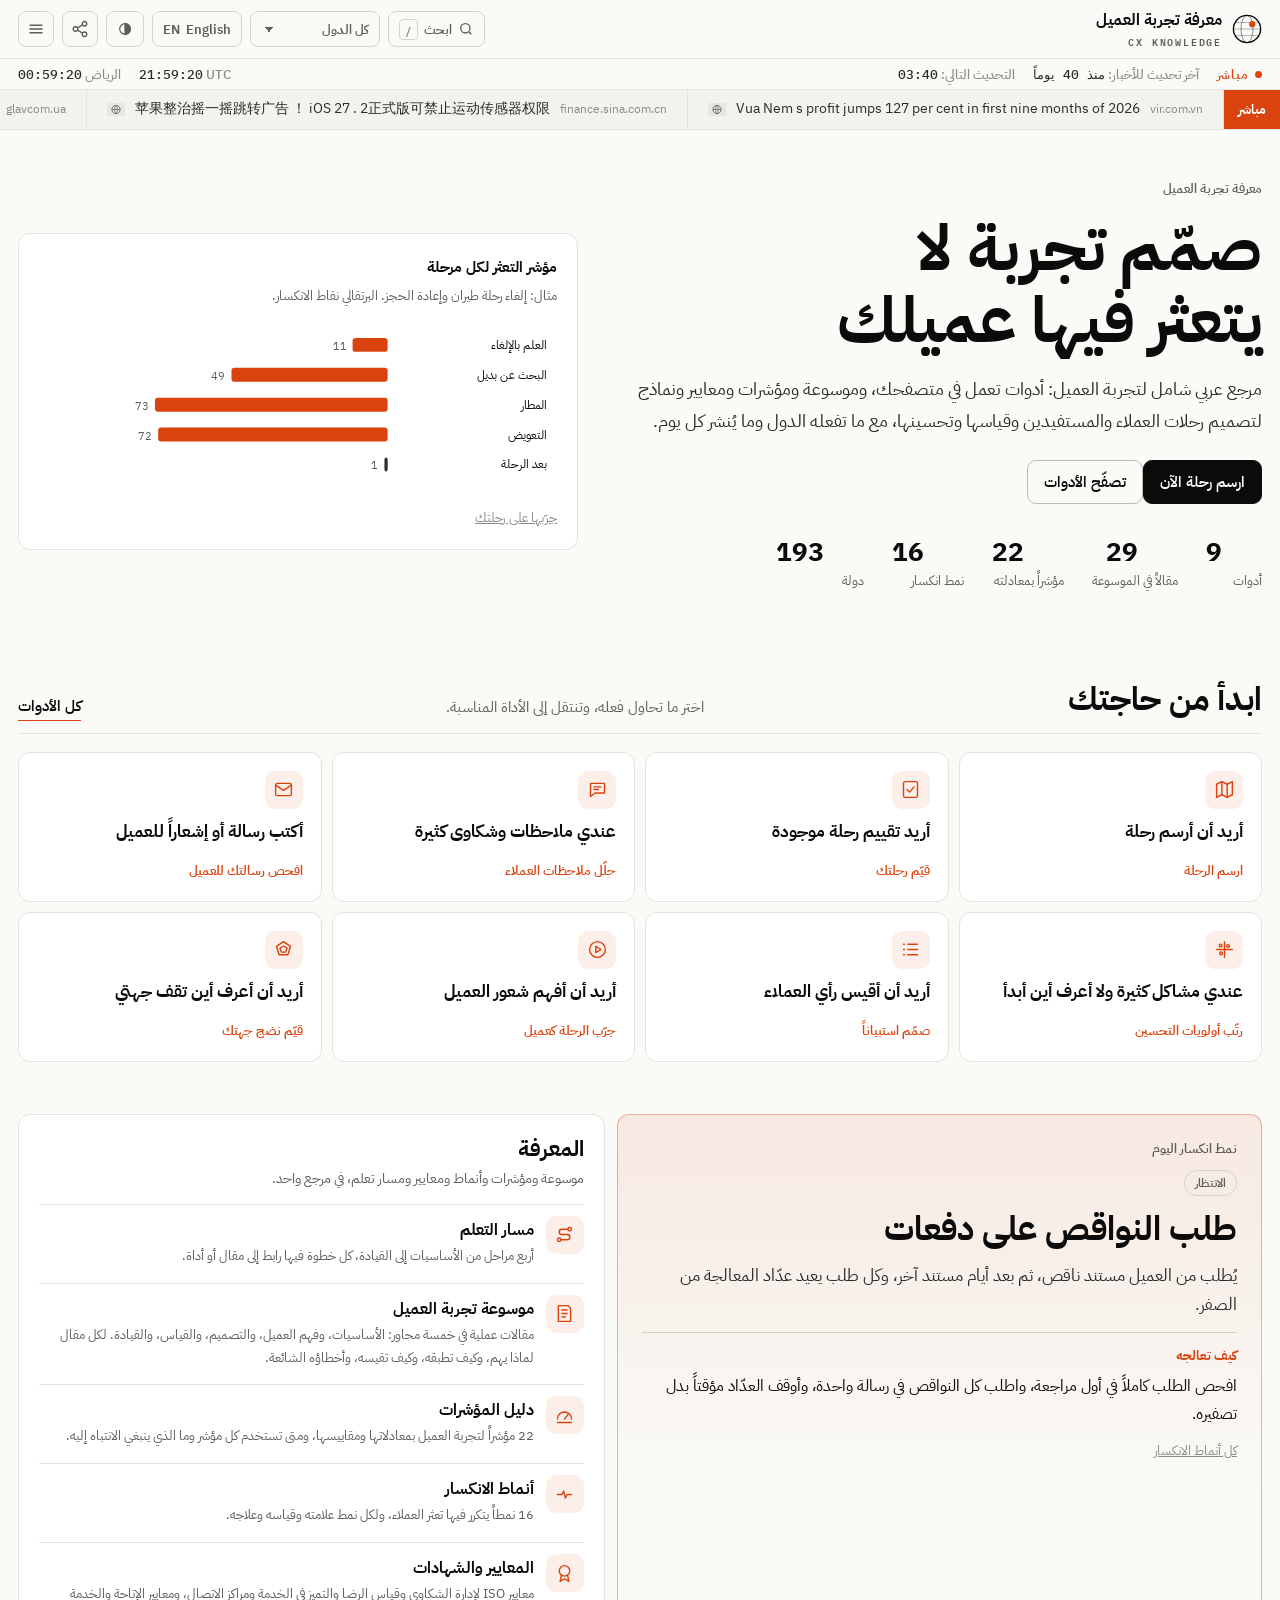
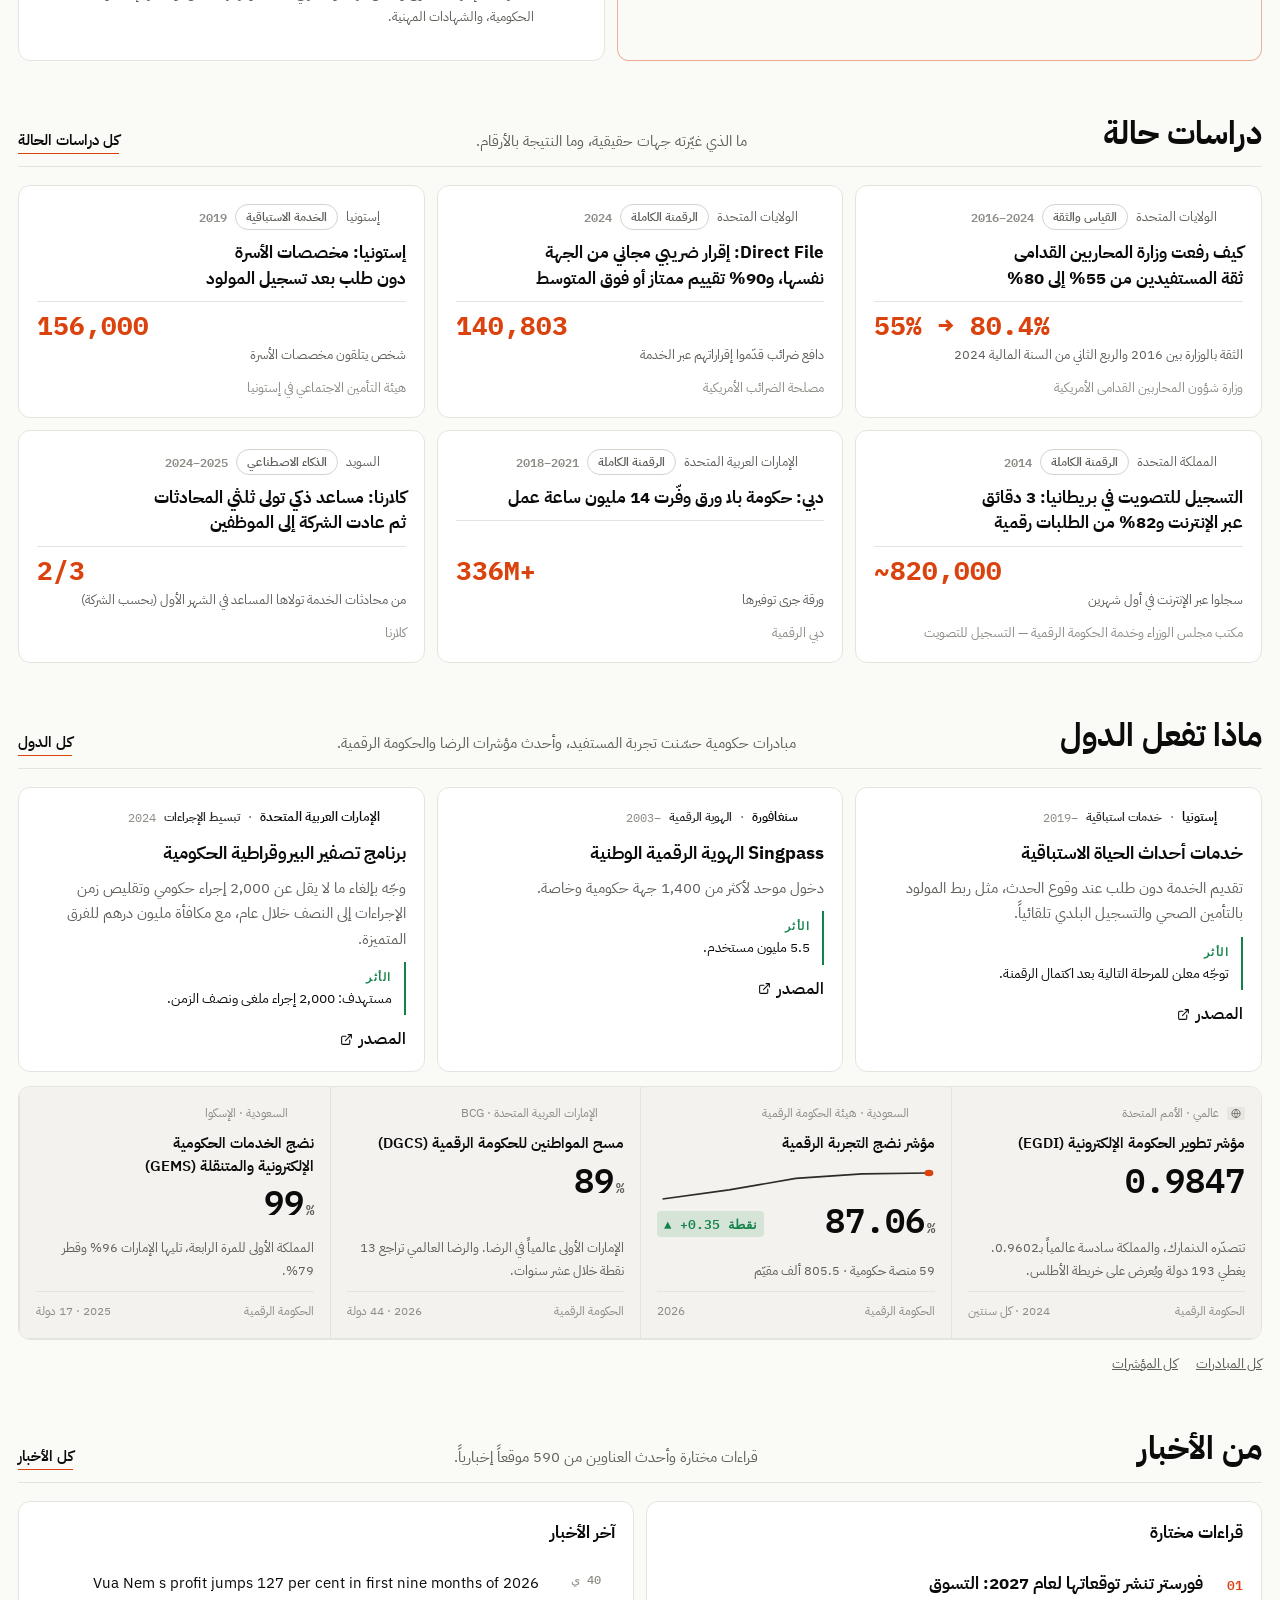
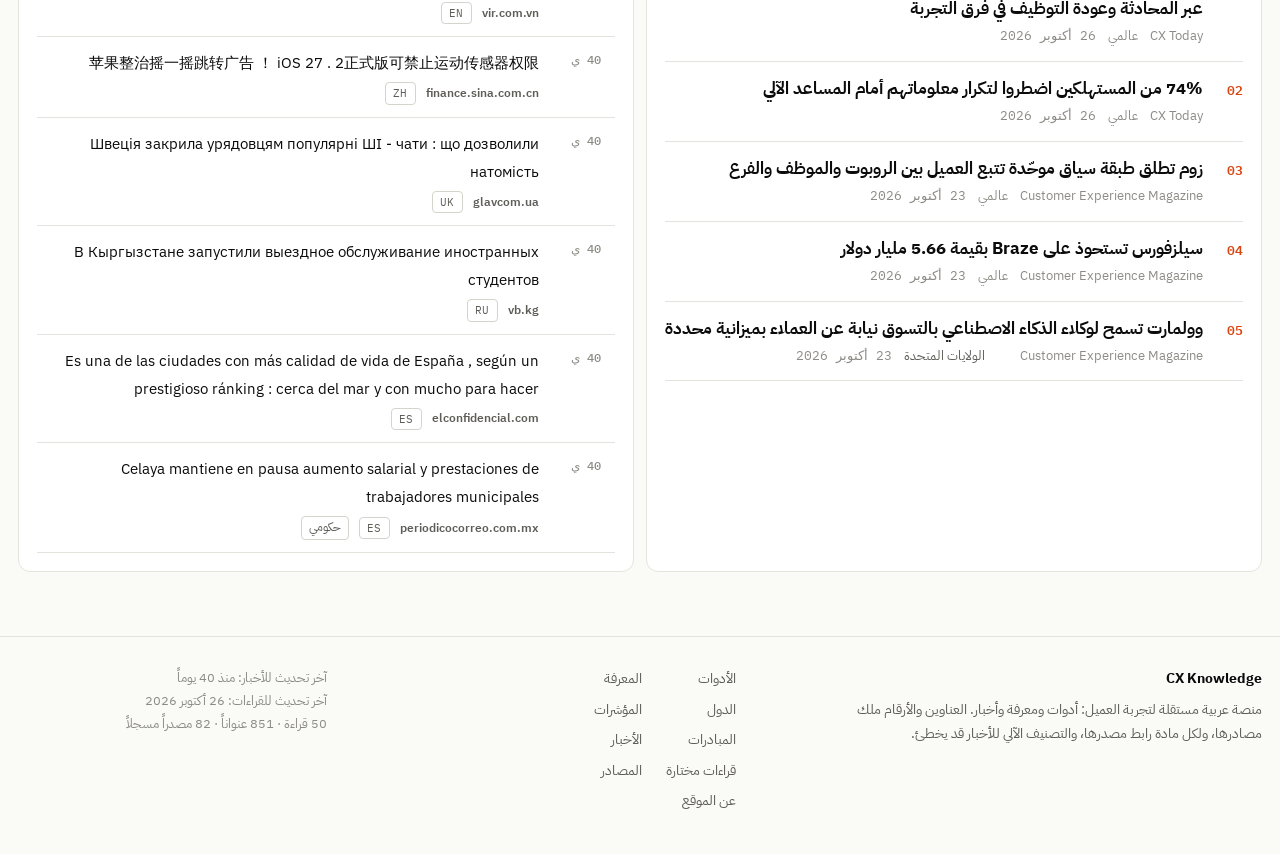
==== index.html @ 2ec8a0c2 "Cache-bust Co-Authored-By: Claude Opus 5.5 <noreply@anthropic.com> Claude-Session: https://claude.ai" ====
<!doctype html>
<html lang="ar" dir="rtl">
<head>
<meta charset="utf-8">
<meta name="viewport" content="width=device-width,initial-scale=1,viewport-fit=cover">
<title>CX Knowledge | معرفة تجربة العميل</title>
<meta name="description" content="منصة عربية لتجربة العميل: أدوات لرسم الرحلة وكشف نقاط الانكسار وتحليل ملاحظات العملاء وفحص الرسائل، ومعرفة عملية، وأخبار ومؤشرات من 193 دولة.">
<meta property="og:type" content="website">
<meta property="og:site_name" content="CX Knowledge">
<meta property="og:title" content="CX Knowledge | معرفة تجربة العميل">
<meta property="og:description" content="ارسم رحلة عميلك واكشف نقاط انكسارها، وحلّل ملاحظات العملاء، وافحص رسائلك، وتابع ما تفعله الدول في تجربة المستفيد.">
<meta property="og:image" content="assets/og.png">
<meta property="og:locale" content="ar_SA">
<meta name="twitter:card" content="summary_large_image">
<meta name="theme-color" content="#000000">
<link rel="icon" href="assets/favicon.svg" type="image/svg+xml">
<link rel="preconnect" href="https://fonts.googleapis.com">
<link rel="preconnect" href="https://fonts.gstatic.com" crossorigin>
<link rel="stylesheet" href="assets/fonts/fonts.css?v=202610271252">
<link rel="stylesheet" href="https://fonts.googleapis.com/css2?family=IBM+Plex+Sans+Arabic:wght@400;500;600;700&family=IBM+Plex+Sans:wght@400;500;600&family=IBM+Plex+Mono:wght@500;600&display=swap">
<link rel="stylesheet" href="assets/app.css?v=202610271252">
</head>
<body>
<a class="skip" href="#main">انتقل إلى المحتوى</a>
<header class="top">
  <div class="wrap bar">
    <a class="brand" href="#/" aria-label="CX Knowledge">
      <svg class="mark" viewBox="0 0 32 32" aria-hidden="true"><circle cx="16" cy="16" r="14.5" fill="none" stroke="currentColor" stroke-width="1.5"/><ellipse cx="16" cy="16" rx="6.4" ry="14.5" fill="none" stroke="currentColor" stroke-width="1" opacity=".5"/><path d="M1.5 16h29M4 9h24M4 23h24" stroke="currentColor" stroke-width=".9" opacity=".35"/><circle cx="21.6" cy="10.8" r="3.3" fill="var(--accent)"/></svg>
      <span class="bt"><b id="brandT">معرفة تجربة العميل</b><small id="brandS">CX KNOWLEDGE</small></span>
    </a>
    <nav class="nav" id="nav" aria-label="الأقسام"></nav>
    <div class="tools">
      <button class="ctl sbtn" id="searchBtn" type="button" aria-label="ابحث في الموقع"><svg viewBox="0 0 24 24" fill="none" stroke="currentColor" stroke-width="2" aria-hidden="true"><circle cx="11" cy="11" r="7"/><path d="m20 20-3.5-3.5"/></svg><span class="tx" id="searchTx">ابحث</span><kbd class="tx">/</kbd></button>
      <select id="lensSel" class="ctl" aria-label="تصفية بالدولة"></select>
      <button class="ctl" id="langBtn" type="button">EN</button>
      <button class="ctl" id="themeBtn" type="button" aria-label="المظهر"></button>
      <button class="iconbtn" id="shareBtn" type="button" aria-label="شارك الموقع"><svg viewBox="0 0 24 24" aria-hidden="true"><circle cx="18" cy="5" r="3" fill="none" stroke="currentColor" stroke-width="1.8"/><circle cx="6" cy="12" r="3" fill="none" stroke="currentColor" stroke-width="1.8"/><circle cx="18" cy="19" r="3" fill="none" stroke="currentColor" stroke-width="1.8"/><path d="m8.6 13.5 6.8 4M15.4 6.5l-6.8 4" stroke="currentColor" stroke-width="1.8"/></svg></button>
      <button class="iconbtn menu" id="menuBtn" type="button" aria-label="القائمة" aria-expanded="false"><svg viewBox="0 0 24 24" aria-hidden="true"><path d="M4 7h16M4 12h16M4 17h16" stroke="currentColor" stroke-width="1.8" stroke-linecap="round"/></svg></button>
    </div>
  </div>
</header>
<div class="status"><div class="wrap" id="status"></div></div>
<div class="ticker"><span class="tg">مباشر</span><div class="rail"><div class="track" id="tickTrack"></div></div></div>

<main id="main" tabindex="-1"></main>

<footer class="foot">
  <div class="wrap fgrid">
    <div>
      <b>CX Knowledge</b>
      <p id="footP"></p>
    </div>
    <div class="flinks" id="footLinks"></div>
    <div class="fmeta" id="fmeta"></div>
  </div>
</footer>
<nav class="bnav" id="bnav" aria-label="Quick"></nav>
<div class="toast" id="toast" role="status" aria-live="polite"></div>
<div class="tip" id="tip" role="tooltip" hidden></div>

<script>try{var t=localStorage.getItem('cxk-theme2');if(t==='light'||t==='dark')document.documentElement.setAttribute('data-theme',t);if(/^#\/?en(\/|$)/.test(location.hash)){document.documentElement.lang='en';document.documentElement.dir='ltr';}}catch(e){}</script>
<script src="data/countries.js?v=202610271252"></script>
<script src="data/profiles.js?v=202610271252"></script>
<script src="data/news.js?v=202610271252"></script>
<script src="data/indices.js?v=202610271252"></script>
<script src="data/library.js?v=202610271252"></script>
<script src="data/lab.js?v=202610271252"></script>
<script src="data/kit.js?v=202610271252"></script>
<script src="data/cases.js?v=202610271252"></script>
<script src="data/methods.js?v=202610271252"></script>
<script src="data/ref.js?v=202610271252"></script>
<script src="data/sources.js?v=202610271252"></script>
<script src="assets/vendor/d3-array.min.js?v=202610271252"></script>
<script src="assets/vendor/d3-geo.min.js?v=202610271252"></script>
<script src="assets/vendor/topojson-client.min.js?v=202610271252"></script>
<script src="assets/i18n.js?v=202610271252"></script>
<script src="assets/lab.js?v=202610271252"></script>
<script src="assets/tools.js?v=202610271252"></script>
<script src="assets/assess.js?v=202610271252"></script>
<script src="assets/ref.js?v=202610271252"></script>
<script src="assets/app.js?v=202610271252"></script>
</body>
</html>
---- assets/fonts/fonts.css ----
/* خط ثمانية — تُضاف ملفات الخط هنا بعد تنزيلها من الصفحة الرسمية.
   حتى ذلك الحين تُستخدم الخطوط البديلة المعرّفة في app.css. */
---- assets/app.css ----
/* CX Knowledge — مرصد أسود: الخريطة الحية والبث المباشر في الواجهة، وكل ما عداهما طبقات عليها.
   Single black theme by choice. One signal colour (orange) marks what is live or needs attention. */
:root{
  color-scheme:dark;
  --bg:#000; --bg-2:#060606; --surface:#0B0B0B; --surface-2:#131313; --surface-3:#1A1A1A;
  --line:#1C1C1C; --line-2:#2A2A2A; --line-3:#3A3A3A;
  --fg:#F2F1EC; --fg-2:#D6D5CF; --muted:#9F9E98; --faint:#64635E;
  --accent:#FF5A1F; --accent-ink:#000; --accent-soft:rgba(255,90,31,.13); --accent-line:rgba(255,90,31,.45);
  --up:#4CC38A; --down:#F0524A;
  --ramp-lo:#1B1B1B; --ramp-hi:#E9E7E0; --map-none:#0E0E0E; --map-stroke:#000;
  --gulf:#4CC38A; --arab:#6DB3F2; --europe:#B4B8FF; --asia:#F28DB2; --americas:#F2A66D; --africa:#E3C565; --oceania:#7FD9C0; --world:#9F9E98;
  --grid:rgba(242,241,236,.05); --hdr-bg:rgba(0,0,0,.86); --shadow:0 24px 60px rgba(0,0,0,.7);
  --f-display:"Thmanyah Serif Display","Thmanyah Sans","IBM Plex Sans Arabic",Tahoma,sans-serif;
  --f-body:"Thmanyah Sans","IBM Plex Sans Arabic","IBM Plex Sans","Segoe UI",Tahoma,sans-serif;
  --f-mono:"IBM Plex Mono",ui-monospace,Menlo,Consolas,monospace;
  --r:12px; --hdr:58px;
}
@media (prefers-color-scheme: light){:root:not([data-theme="dark"]){color-scheme:light;
  --bg:#FAFAF7; --bg-2:#F3F2EE; --surface:#FFFFFF; --surface-2:#F0EFEA; --surface-3:#E7E6E0;
  --line:#E4E3DD; --line-2:#D4D3CC; --line-3:#BEBDB6;
  --fg:#0B0B0B; --fg-2:#2B2B29; --muted:#5E5D58; --faint:#8C8B85;
  --accent:#DB430E; --accent-ink:#FFFFFF; --accent-soft:rgba(219,67,14,.09); --accent-line:rgba(219,67,14,.4);
  --up:#13834A; --down:#CC3329;
  --ramp-lo:#ECEBE6; --ramp-hi:#161616; --map-none:#F2F1EC; --map-stroke:#FAFAF7;
  --gulf:#13834A; --arab:#1D6FA8; --europe:#4C5BD3; --asia:#B0336A; --americas:#B4532A; --africa:#8A6A0E; --oceania:#1F7F66; --world:#5E5D58;
  --grid:rgba(11,11,11,.06); --hdr-bg:rgba(250,250,247,.88); --shadow:0 24px 60px rgba(20,20,20,.16);
}}
:root[data-theme="light"]{color-scheme:light;
  --bg:#FAFAF7; --bg-2:#F3F2EE; --surface:#FFFFFF; --surface-2:#F0EFEA; --surface-3:#E7E6E0;
  --line:#E4E3DD; --line-2:#D4D3CC; --line-3:#BEBDB6;
  --fg:#0B0B0B; --fg-2:#2B2B29; --muted:#5E5D58; --faint:#8C8B85;
  --accent:#DB430E; --accent-ink:#FFFFFF; --accent-soft:rgba(219,67,14,.09); --accent-line:rgba(219,67,14,.4);
  --up:#13834A; --down:#CC3329;
  --ramp-lo:#ECEBE6; --ramp-hi:#161616; --map-none:#F2F1EC; --map-stroke:#FAFAF7;
  --gulf:#13834A; --arab:#1D6FA8; --europe:#4C5BD3; --asia:#B0336A; --americas:#B4532A; --africa:#8A6A0E; --oceania:#1F7F66; --world:#5E5D58;
  --grid:rgba(11,11,11,.06); --hdr-bg:rgba(250,250,247,.88); --shadow:0 24px 60px rgba(20,20,20,.16);
}
:root[data-theme="dark"]{color-scheme:dark;
  --bg:#000; --bg-2:#060606; --surface:#0B0B0B; --surface-2:#131313; --surface-3:#1A1A1A;
  --line:#1C1C1C; --line-2:#2A2A2A; --line-3:#3A3A3A;
  --fg:#F2F1EC; --fg-2:#D6D5CF; --muted:#9F9E98; --faint:#64635E;
  --accent:#FF5A1F; --accent-ink:#000; --accent-soft:rgba(255,90,31,.13); --accent-line:rgba(255,90,31,.45);
  --up:#4CC38A; --down:#F0524A;
  --ramp-lo:#1B1B1B; --ramp-hi:#E9E7E0; --map-none:#0E0E0E; --map-stroke:#000;
  --gulf:#4CC38A; --arab:#6DB3F2; --europe:#B4B8FF; --asia:#F28DB2; --americas:#F2A66D; --africa:#E3C565; --oceania:#7FD9C0; --world:#9F9E98;
  --grid:rgba(242,241,236,.05); --hdr-bg:rgba(0,0,0,.86); --shadow:0 24px 60px rgba(0,0,0,.7);
}
:root[lang="en"]{--f-display:"IBM Plex Sans","Thmanyah Sans",system-ui,sans-serif;--f-body:"IBM Plex Sans","Thmanyah Sans",system-ui,sans-serif}
*{box-sizing:border-box}
html{scroll-padding-top:calc(var(--hdr) + 56px)}
body{margin:0;background:var(--bg);color:var(--fg);font:16px/1.75 var(--f-body);-webkit-font-smoothing:antialiased;padding-top:env(safe-area-inset-top,0px)}
body::before{content:"";position:fixed;inset:0 0 auto;height:env(safe-area-inset-top,0px);z-index:30;background:var(--bg)}
a{color:inherit}
img{max-width:100%}
h1,h2,h3,h4{font-family:var(--f-display);margin:0;line-height:1.3;text-wrap:balance;font-weight:700}
p{margin:0}
button{font:inherit;color:inherit}
:focus-visible{outline:2px solid var(--accent);outline-offset:2px;border-radius:4px}
[hidden]{display:none!important}
.num,.mono{font-family:var(--f-mono);font-variant-numeric:tabular-nums}
.wrap{max-width:1360px;margin-inline:auto;padding-left:max(18px,env(safe-area-inset-left,0px));padding-right:max(18px,env(safe-area-inset-right,0px))}
.skip{position:absolute;inset-inline-start:12px;top:-80px;background:var(--accent);color:var(--accent-ink);padding:8px 12px;border-radius:6px;z-index:50}
.skip:focus{top:8px}
.sr{position:absolute;width:1px;height:1px;overflow:hidden;clip:rect(0 0 0 0);white-space:nowrap}
.kicker{font:600 11.5px var(--f-mono);letter-spacing:.16em;color:var(--muted);text-transform:uppercase;display:inline-flex;align-items:center;gap:8px}
.kicker.live::before{content:"";width:7px;height:7px;border-radius:50%;background:var(--accent);animation:blink 1.6s infinite}
@keyframes blink{50%{opacity:.25}}

/* header */
.top{position:sticky;top:env(safe-area-inset-top,0px);z-index:20;background:var(--hdr-bg);backdrop-filter:blur(14px);-webkit-backdrop-filter:blur(14px);border-bottom:1px solid var(--line)}
.bar{display:flex;align-items:center;gap:16px;height:var(--hdr)}
.brand{display:flex;align-items:center;gap:10px;text-decoration:none;flex:none}
.mark{width:30px;height:30px}
.bt{display:grid;line-height:1.1}
.bt b{font:700 16px var(--f-body)}
.bt small{font:600 10px var(--f-mono);letter-spacing:.18em;color:var(--muted)}
.nav{display:flex;gap:0;margin-inline-start:10px}
.nav a{text-decoration:none;font-size:14.5px;color:var(--muted);padding:6px 11px;border-radius:6px;white-space:nowrap;display:inline-flex;align-items:center;gap:6px}
.nav a:hover{color:var(--fg)}
.nav a[aria-current="page"]{color:var(--fg);background:var(--surface-2)}
.nav a .ld{width:6px;height:6px;border-radius:50%;background:var(--accent);animation:blink 1.6s infinite}
.tools{margin-inline-start:auto;display:flex;align-items:center;gap:8px}
.clock{font:500 12.5px var(--f-mono);color:var(--muted);display:inline-flex;gap:8px;align-items:center;white-space:nowrap;direction:ltr}
.clock b{color:var(--fg);font-weight:500}
.iconbtn{width:36px;height:36px;display:inline-grid;place-items:center;border-radius:8px;border:1px solid var(--line-2);background:transparent;cursor:pointer;color:var(--muted)}
.iconbtn:hover{color:var(--fg);border-color:var(--line-3)}
.iconbtn svg{width:18px;height:18px}
.menu{display:none}
@media (max-width:1320px){
  .nav{position:fixed;inset:calc(var(--hdr) + env(safe-area-inset-top,0px)) 0 auto;flex-direction:column;margin:0;background:var(--bg);border-bottom:1px solid var(--line);padding:6px max(16px,env(safe-area-inset-left,0px)) 14px;transform:translateY(-8px);opacity:0;pointer-events:none;transition:.18s}
  .nav.open{transform:none;opacity:1;pointer-events:auto}
  .nav a{font-size:17px;padding:13px 6px;border-bottom:1px solid var(--line);border-radius:0}
  .nav a[aria-current="page"]{background:none;color:var(--accent)}
  .menu{display:inline-grid}
}
@media (max-width:1440px){.tools #themeBtn .tx{display:none}.tools select.ctl{max-width:130px}}

/* wire ticker */
.ticker{border-bottom:1px solid var(--line);background:var(--bg-2);overflow:hidden;display:flex;height:40px}
.ticker .tg{flex:none;background:var(--accent);color:var(--accent-ink);font:700 13px var(--f-body);padding:0 14px;display:flex;align-items:center;gap:8px}
.ticker .rail{overflow:hidden;flex:1;min-width:0;display:flex}
.ticker .track{display:flex;width:max-content;animation:tick 150s linear infinite}
.ticker:hover .track{animation-play-state:paused}
.ticker a{white-space:nowrap;padding:0 20px;font-size:14px;text-decoration:none;border-inline-end:1px solid var(--line);display:inline-flex;align-items:center;gap:10px;color:var(--fg-2)}
.ticker a:hover{color:var(--fg)}
.ticker a .s{color:var(--faint);font-size:12px}
@keyframes tick{from{transform:translateX(0)}to{transform:translateX(50%)}}
@keyframes tickl{from{transform:translateX(0)}to{transform:translateX(-50%)}}
[dir="ltr"] .ticker .track{animation-name:tickl}

/* observatory head */
.obs-head{display:grid;grid-template-columns:minmax(0,1fr) auto;gap:20px 40px;align-items:end;padding-block:30px 22px;border-bottom:1px solid var(--line)}
.obs-head h1{font-size:clamp(34px,5vw,64px);line-height:1.08;margin-top:8px}
.obs-head p{color:var(--muted);margin-top:10px;max-width:60ch}
.counters{display:flex;flex-wrap:wrap;border:1px solid var(--line);border-radius:var(--r)}
.counters div{padding:12px 18px;display:grid;gap:2px;border-inline-start:1px solid var(--line);min-width:118px}
.counters div:first-child{border-inline-start:0}
.counters b{font:600 28px/1.1 var(--f-mono)}
.counters span{font-size:12.5px;color:var(--muted)}
@media (max-width:980px){.obs-head{grid-template-columns:minmax(0,1fr)}.counters div{flex:1 1 45%;border-inline-start:0;border-top:1px solid var(--line)}.counters div:nth-child(-n+2){border-top:0}.counters div:nth-child(even){border-inline-start:1px solid var(--line)}}

/* dashboard grid */
.dash{display:grid;grid-template-columns:minmax(0,1.75fr) minmax(320px,1fr);gap:0;border:1px solid var(--line);border-radius:var(--r);margin-top:22px;overflow:hidden;background:var(--bg-2)}
@media (max-width:1000px){.dash{grid-template-columns:minmax(0,1fr)}}
.pane{min-width:0;display:flex;flex-direction:column}
.pane+.pane{border-inline-start:1px solid var(--line)}
@media (max-width:1000px){.pane+.pane{border-inline-start:0;border-top:1px solid var(--line)}}
.phd{display:flex;align-items:center;gap:10px;flex-wrap:wrap;padding:12px 16px;border-bottom:1px solid var(--line)}
.phd h2{font:700 16px var(--f-body)}
.phd .grow{flex:1}
.seg{display:inline-flex;border:1px solid var(--line-2);border-radius:8px;overflow:hidden}
.seg button{background:transparent;border:0;padding:5px 11px;font-size:13px;color:var(--muted);cursor:pointer}
.seg button[aria-pressed="true"]{background:var(--fg);color:var(--bg)}
.mapbox{position:relative;min-width:0;padding:8px 10px 6px}
.mapbox svg{display:block;width:100%;height:auto}
.mapbox path.c{stroke:var(--map-stroke);stroke-width:.45;cursor:pointer;transition:fill .2s}
.mapbox path.c:hover,.mapbox path.c.hl{stroke:var(--accent);stroke-width:1.3}
.mapbox path.sph{fill:var(--bg);stroke:var(--line-2);stroke-width:1}
.mapbox path.grat{fill:none;stroke:var(--grid);stroke-width:.6}
.mapbox circle.pin{fill:var(--accent);pointer-events:none}
.mapbox circle.halo{fill:none;stroke:var(--accent);stroke-width:1.2;pointer-events:none;transform-box:fill-box;transform-origin:center;animation:halo 2.4s ease-out infinite}
.mapbox circle.dpin{fill:var(--fg);stroke:var(--bg);stroke-width:1.2;pointer-events:none}
@keyframes halo{0%{transform:scale(1);opacity:.9}100%{transform:scale(3.2);opacity:0}}
.legend{display:flex;flex-wrap:wrap;align-items:center;gap:8px 16px;font-size:12px;color:var(--muted);padding:6px 6px 10px}
.legend .sw{display:inline-flex;align-items:center;gap:5px;white-space:nowrap}
.legend .sw i{width:12px;height:12px;border-radius:2px;display:inline-block;box-shadow:0 0 0 1px var(--line-2)}
.legend .pk{display:inline-flex;align-items:center;gap:6px}
.legend .pk i{width:9px;height:9px;border-radius:50%;background:var(--accent)}
.legend .pk i.w{background:var(--fg)}
.tip{position:fixed;z-index:40;pointer-events:none;background:var(--surface-2);border:1px solid var(--line-3);border-radius:10px;padding:10px 12px;font-size:13.5px;max-width:270px;box-shadow:var(--shadow)}
.tip b{display:block;font:700 15px var(--f-body)}
.tip .r{color:var(--muted);display:block}
.tip .hot{color:var(--accent);display:block;margin-top:2px}

/* wire */
.wire{overflow-y:auto;max-height:640px;scrollbar-width:thin;scrollbar-color:var(--line-3) transparent}
@media (max-width:1000px){.wire{max-height:none}}
.wtabs{display:flex;gap:4px;overflow-x:auto;scrollbar-width:none;padding:10px 12px;border-bottom:1px solid var(--line)}
.wtabs button{flex:none;font-size:13px;padding:5px 10px;border-radius:99px;border:1px solid var(--line-2);background:transparent;color:var(--muted);cursor:pointer;white-space:nowrap}
.wtabs button[aria-pressed="true"]{background:var(--fg);color:var(--bg);border-color:var(--fg)}
.wi{display:grid;grid-template-columns:52px minmax(0,1fr);gap:10px;padding:12px 14px;border-bottom:1px solid var(--line);text-decoration:none;position:relative}
.wi:hover{background:var(--surface)}
.wi .tm{font:500 12px var(--f-mono);color:var(--faint);padding-top:3px;white-space:nowrap}
.wi.new .tm{color:var(--accent)}
.wi .tt{font-size:15px;line-height:1.55;color:var(--fg)}
.wi .tt[dir="ltr"]{font-family:"IBM Plex Sans","Helvetica Neue",Arial,sans-serif;text-align:left;font-size:14.5px}
.wi .mt{display:flex;flex-wrap:wrap;align-items:center;gap:6px 10px;margin-top:5px;font-size:12px;color:var(--faint)}
.wi .src{color:var(--muted);font-weight:600}
.tag{font-size:11.5px;padding:1px 7px;border-radius:4px;border:1px solid var(--line-2);color:var(--muted);white-space:nowrap}
.tag.ed{border-color:var(--accent-line);color:var(--accent)}
.tag.en{font-family:var(--f-mono);font-size:10.5px;letter-spacing:.06em}
.ctry{display:inline-flex;align-items:center;gap:5px;text-decoration:none;color:var(--muted)}
.ctry:hover{color:var(--fg)}
.wmore{padding:12px;text-align:center;border-bottom:1px solid var(--line)}
.wnote{padding:10px 14px;font-size:12px;color:var(--faint)}

/* sections */
section.blk{padding-block:52px 0}
.sh{display:flex;flex-wrap:wrap;align-items:end;justify-content:space-between;gap:10px 24px;margin-bottom:18px;padding-bottom:12px;border-bottom:1px solid var(--line)}
.sh h2{font-size:clamp(23px,2.8vw,32px)}
.sh p{color:var(--muted);max-width:64ch;font-size:14.5px}
.sh .more{font-weight:600;color:var(--fg);text-decoration:none;font-size:14.5px;white-space:nowrap;border-bottom:1px solid var(--accent)}
.pagehead{padding-block:36px 6px;display:grid;gap:10px}
.pagehead h1{font-size:clamp(32px,4.6vw,56px)}
.pagehead p{color:var(--muted);font-size:17px;max-width:70ch}
.btn{font:600 15px var(--f-body);display:inline-flex;align-items:center;justify-content:center;gap:8px;padding:10px 16px;border-radius:9px;border:1px solid var(--line-3);background:transparent;color:var(--fg);cursor:pointer;text-decoration:none;white-space:nowrap}
.btn:hover{border-color:var(--fg)}
.btn.pri{background:var(--fg);border-color:var(--fg);color:var(--bg)}
.btn.pri:hover{opacity:.88}
.btn.sm{font-size:13.5px;padding:7px 11px;border-radius:8px}
.btn svg{width:16px;height:16px}
.chips{display:flex;flex-wrap:wrap;gap:6px}
.chip{font:500 14px var(--f-body);padding:5px 12px;border-radius:99px;border:1px solid var(--line-2);background:transparent;color:var(--muted);cursor:pointer;display:inline-flex;align-items:center;gap:7px;white-space:nowrap}
.chip:hover{color:var(--fg)}
.chip[aria-pressed="true"]{background:var(--fg);color:var(--bg);border-color:var(--fg)}
.chip .n{font:500 12px var(--f-mono);opacity:.7}
.dot{width:8px;height:8px;border-radius:50%;flex:none;background:var(--c,var(--muted));display:inline-block}
.filters{display:flex;flex-wrap:wrap;gap:10px 16px;align-items:center;margin-bottom:16px;padding:12px;background:var(--surface);border:1px solid var(--line);border-radius:var(--r)}
.field{position:relative;flex:1 1 220px;max-width:340px;margin-inline-start:auto}
.field input{width:100%;font:15px var(--f-body);padding:9px 12px;padding-inline-start:36px;border-radius:8px;border:1px solid var(--line-2);background:var(--bg);color:var(--fg)}
.field input::placeholder{color:var(--faint)}
.field svg{position:absolute;inset-inline-start:12px;top:50%;transform:translateY(-50%);width:16px;height:16px;color:var(--faint);pointer-events:none}
select.sel{font:15px var(--f-body);padding:8px 12px;border-radius:8px;border:1px solid var(--line-2);background:var(--bg);color:var(--fg);max-width:220px}
@media (max-width:640px){.field{max-width:none;margin-inline-start:0;flex-basis:100%}}
.flag{width:24px;height:17px;border-radius:2px;object-fit:cover;flex:none;background:var(--surface-3)}
.flag.lg{width:72px;height:50px;border-radius:4px}
.flag.sm{width:18px;height:13px}
.empty{grid-column:1/-1;text-align:center;padding:36px 16px;border:1px dashed var(--line-2);border-radius:var(--r);color:var(--muted)}
.srcl{font-size:12.5px;color:var(--faint)}
.srcl a{color:var(--muted)}
.chg{font:600 12.5px var(--f-mono);padding:2px 7px;border-radius:4px;direction:ltr;white-space:nowrap;display:inline-block}
.chg.up{color:var(--up);background:color-mix(in srgb,var(--up) 13%,transparent)}
.chg.down{color:var(--down);background:color-mix(in srgb,var(--down) 13%,transparent)}

/* overview list (world-observer style) */
.ovw{display:grid;grid-template-columns:repeat(2,minmax(0,1fr));gap:0 32px}
@media (max-width:860px){.ovw{grid-template-columns:minmax(0,1fr)}}
.ov{display:grid;grid-template-columns:28px minmax(0,1fr);gap:12px;padding:14px 0;border-bottom:1px solid var(--line);text-decoration:none}
.ov .i{font:600 13px var(--f-mono);color:var(--accent);padding-top:3px}
.ov h3{font:600 17px/1.55 var(--f-body)}
.ov:hover h3{text-decoration:underline;text-decoration-color:var(--accent);text-underline-offset:4px}
.ov .mt{display:flex;flex-wrap:wrap;gap:6px 12px;margin-top:4px;font-size:12.5px;color:var(--faint);align-items:center}

/* analysis cards */
.feed{display:grid;grid-template-columns:repeat(3,minmax(0,1fr));gap:12px}
@media (max-width:1100px){.feed{grid-template-columns:repeat(2,minmax(0,1fr))}}
@media (max-width:700px){.feed{grid-template-columns:minmax(0,1fr)}}
.card{background:var(--surface);border:1px solid var(--line);border-radius:var(--r);padding:18px;display:grid;gap:11px;align-content:start;min-width:0;scroll-margin-top:calc(var(--hdr) + 60px)}
.card:hover{border-color:var(--line-2)}
.card.hit{border-color:var(--accent);box-shadow:0 0 0 3px var(--accent-soft)}
.meta{display:flex;flex-wrap:wrap;align-items:center;gap:8px;font-size:12.5px;color:var(--muted)}
.type{font-weight:700;font-size:11.5px;padding:2px 8px;border-radius:4px;background:var(--surface-3);color:var(--fg-2)}
.type.study{background:var(--accent-soft);color:var(--accent)}
.meta time{margin-inline-start:auto;font:12px var(--f-mono);color:var(--faint)}
.card h3{font:700 18px/1.5 var(--f-display)}
.card .sum{color:var(--muted);font-size:14.5px}
.stat{display:flex;align-items:baseline;gap:10px;flex-wrap:wrap;border-inline-start:2px solid var(--accent);padding-inline-start:12px}
.stat b{font:600 24px var(--f-mono);line-height:1.2;unicode-bidi:isolate}
.stat b[dir="rtl"]{font-family:var(--f-body);font-weight:700}
.stat span{font-size:12.5px;color:var(--muted)}
.cfoot{display:flex;flex-wrap:wrap;align-items:center;gap:8px;border-top:1px solid var(--line);padding-top:11px;font-size:13px}
.cfoot .s{display:flex;align-items:center;gap:8px;flex-wrap:wrap;min-width:0}
.open{font-weight:600;color:var(--fg);text-decoration:none;display:inline-flex;align-items:center;gap:6px}
.open:hover{color:var(--accent)}
.open svg{width:13px;height:13px}
.tr{font-size:11px;border:1px solid var(--line-2);color:var(--muted);padding:1px 6px;border-radius:4px}
.acts{margin-inline-start:auto;display:flex;gap:4px}
.ic{width:32px;height:32px;display:inline-grid;place-items:center;border-radius:8px;border:1px solid var(--line-2);background:transparent;color:var(--muted);cursor:pointer;text-decoration:none}
.ic:hover{color:var(--fg);border-color:var(--line-3)}
.ic svg{width:15px;height:15px}

/* indices */
.board{display:grid;grid-template-columns:repeat(4,minmax(0,1fr));gap:0;border:1px solid var(--line);border-radius:var(--r);overflow:hidden}
@media (max-width:1150px){.board{grid-template-columns:repeat(3,minmax(0,1fr))}}
@media (max-width:860px){.board{grid-template-columns:repeat(2,minmax(0,1fr))}}
@media (max-width:540px){.board{grid-template-columns:minmax(0,1fr)}}
.ix{padding:16px;display:grid;gap:8px;grid-template-rows:auto auto 1fr auto;min-width:0;text-decoration:none;border-inline-end:1px solid var(--line);border-bottom:1px solid var(--line);background:var(--bg-2)}
.ix:hover{background:var(--surface)}
.ix .scope{display:flex;align-items:center;gap:8px;font-size:12px;color:var(--faint)}
.ix h3{font:600 15px/1.5 var(--f-body)}
.ix .row{display:flex;align-items:end;justify-content:space-between;gap:8px;flex-wrap:wrap}
.ix .val{font:600 34px/1 var(--f-mono);direction:ltr}
.ix .val small{font-size:14px;color:var(--muted);margin-inline-start:2px}
.ix .note{font-size:13px;color:var(--muted)}
.ix .ft{display:flex;justify-content:space-between;gap:8px;font-size:12px;color:var(--faint);border-top:1px solid var(--line);padding-top:9px}
.ix svg{width:100%;height:40px;display:block}

/* initiatives */
.inits{display:grid;grid-template-columns:repeat(3,minmax(0,1fr));gap:12px}
@media (max-width:1050px){.inits{grid-template-columns:repeat(2,minmax(0,1fr))}}
@media (max-width:680px){.inits{grid-template-columns:minmax(0,1fr)}}
.ini{background:var(--surface);border:1px solid var(--line);border-radius:var(--r);padding:18px;display:grid;gap:10px;align-content:start;min-width:0}
.ini .who{display:flex;align-items:center;gap:8px;font-size:13px;color:var(--muted)}
.ini .who a{text-decoration:none;color:var(--fg);font-weight:600}
.ini .who .y{margin-inline-start:auto;font:12px var(--f-mono);color:var(--faint)}
.ini h3{font:700 18px var(--f-display)}
.ini p{color:var(--muted);font-size:14.5px}
.impact{border-inline-start:2px solid var(--up);padding:4px 12px;font-size:14px;display:grid;gap:2px}
.impact small{font:600 10.5px var(--f-mono);letter-spacing:.14em;color:var(--up)}
.theme{font-size:12px;color:var(--fg-2);font-weight:600}

/* rankings */
.two{display:grid;grid-template-columns:minmax(0,1fr) minmax(0,1fr);gap:12px}
@media (max-width:860px){.two{grid-template-columns:minmax(0,1fr)}}
.panel{background:var(--surface);border:1px solid var(--line);border-radius:var(--r);padding:18px;display:grid;gap:12px;align-content:start;min-width:0}
.panel h3{font:700 17px var(--f-body)}
.panel .sub{font-size:13px;color:var(--muted)}
.rank{display:grid;gap:4px}
.rank a{display:grid;grid-template-columns:28px 20px minmax(0,1fr) minmax(70px,38%) 56px;gap:10px;align-items:center;text-decoration:none;font-size:14.5px;padding:4px 0}
.rank a:hover .nm{color:var(--accent)}
.rank .i{font:12px var(--f-mono);color:var(--faint);text-align:center}
.rank .nm{white-space:nowrap;overflow:hidden;text-overflow:ellipsis}
.rank .num{text-align:end;font-size:13px;color:var(--fg-2)}
.rank a.me .nm{color:var(--accent);font-weight:700}
.bar-in{height:5px;border-radius:3px;background:var(--surface-3);min-width:80px;overflow:hidden;direction:ltr}
.bar-in i{display:block;height:100%;background:var(--fg-2);border-radius:3px}
.bar-in.hot i{background:var(--accent)}

/* atlas */
.regions{display:flex;flex-wrap:wrap;gap:6px;margin-block:14px}
.frame{border:1px solid var(--line);border-radius:var(--r);background:var(--bg-2);overflow:hidden}
.tablewrap{overflow-x:auto;border:1px solid var(--line);border-radius:var(--r)}
table.ct{width:100%;border-collapse:collapse;font-size:14.5px;min-width:600px}
.ct th{font-weight:600;font-size:12px;color:var(--faint);text-align:start;padding:11px 14px;border-bottom:1px solid var(--line);white-space:nowrap;background:var(--bg-2)}
.ct td{padding:9px 14px;border-bottom:1px solid var(--line)}
.ct tr{cursor:pointer}
.ct tbody tr:hover td{background:var(--surface)}
.ct .nm{display:flex;align-items:center;gap:10px}
.ct .en{color:var(--faint);font-size:12.5px}
.ct .num{text-align:end}
.badge{font-size:11.5px;font-weight:600;color:var(--bg);background:var(--fg);padding:2px 8px;border-radius:99px;white-space:nowrap}
.badge.hot{background:var(--accent);color:var(--accent-ink)}

/* country */
.chero{padding-block:30px 10px;display:grid;grid-template-columns:minmax(0,1fr) 360px;gap:24px;align-items:start}
@media (max-width:900px){.chero{grid-template-columns:minmax(0,1fr)}}
.ctitle{display:flex;align-items:center;gap:16px;flex-wrap:wrap}
.ctitle h1{font-size:clamp(34px,4.6vw,56px)}
.ctitle .en{color:var(--muted);font-size:15px}
.crumbs{font-size:13px;color:var(--muted);display:flex;gap:6px;flex-wrap:wrap}
.crumbs a{color:var(--muted)}
.csum{font-size:17px;color:var(--fg-2);max-width:68ch;margin-top:12px}
.egcard{background:var(--surface);border:1px solid var(--line);border-radius:var(--r);padding:18px;display:grid;gap:12px}
.egcard .k{font-size:13px;color:var(--muted);display:flex;justify-content:space-between;gap:8px}
.egcard .v{font:600 44px/1 var(--f-mono);direction:ltr;text-align:right}
.egcard .rk{font:600 15px var(--f-mono);color:var(--fg)}
.scale{position:relative;height:30px;direction:ltr}
.scale .ln{position:absolute;inset-inline:0;top:13px;height:3px;border-radius:2px;background:linear-gradient(90deg,var(--ramp-lo),var(--ramp-hi))}
.scale .mk{position:absolute;top:6px;width:2px;height:17px;background:var(--faint)}
.scale .me{position:absolute;top:5px;width:19px;height:19px;border-radius:50%;background:var(--accent);border:3px solid var(--surface);transform:translateX(-50%)}
.scale-lbl{display:flex;justify-content:space-between;font:12px var(--f-mono);color:var(--faint);direction:ltr}
.cmp{display:grid;gap:6px;font-size:13.5px}
.cmp div{display:flex;justify-content:space-between;gap:8px}
.cmp span:last-child{font-family:var(--f-mono)}
.mgrid{display:grid;grid-template-columns:repeat(auto-fill,minmax(220px,1fr));gap:0;border:1px solid var(--line);border-radius:var(--r);overflow:hidden}
.mc{padding:16px;display:grid;gap:6px;align-content:start;border-inline-end:1px solid var(--line);border-bottom:1px solid var(--line);background:var(--bg-2)}
.mc b{font:600 28px/1.15 var(--f-mono);unicode-bidi:isolate}
.mc b[dir="rtl"]{font-family:var(--f-body)}
.mc span{font-size:14px;color:var(--fg-2)}
.mc small{font-size:12px;color:var(--faint)}
.mc small a{color:var(--muted)}
.bodies{display:flex;flex-wrap:wrap;gap:8px}
.bodies a{font-size:14px;text-decoration:none;padding:7px 12px;border:1px solid var(--line-2);border-radius:8px;display:inline-flex;gap:6px;align-items:center}
.bodies a:hover{border-color:var(--fg)}
.near{display:flex;flex-wrap:wrap;gap:8px}
.near a{display:inline-flex;align-items:center;gap:8px;text-decoration:none;font-size:14px;padding:7px 12px;border:1px solid var(--line-2);border-radius:8px}
.near a:hover{border-color:var(--fg)}
.near a .num{color:var(--faint);font-size:12px}
.pending{border:1px dashed var(--line-3);border-radius:var(--r);padding:18px;color:var(--muted);display:grid;gap:8px}
.listbox{border:1px solid var(--line);border-radius:var(--r);overflow:hidden;background:var(--bg-2)}

/* sources */
.tiers{display:grid;grid-template-columns:repeat(4,minmax(0,1fr));gap:0;border:1px solid var(--line);border-radius:var(--r);overflow:hidden;margin-bottom:22px}
@media (max-width:860px){.tiers{grid-template-columns:repeat(2,minmax(0,1fr))}}
.tiers div{padding:16px;border-inline-end:1px solid var(--line);border-bottom:1px solid var(--line);display:grid;gap:2px}
.tiers b{font:600 30px var(--f-mono)}
.tiers span{font-size:13px;color:var(--muted)}
.srcgrid{display:grid;grid-template-columns:repeat(auto-fill,minmax(290px,1fr));gap:0;border:1px solid var(--line);border-radius:var(--r);overflow:hidden}
.so{display:grid;grid-template-columns:20px minmax(0,1fr) auto;gap:10px;align-items:start;padding:12px 14px;border-inline-end:1px solid var(--line);border-bottom:1px solid var(--line);text-decoration:none;background:var(--bg-2)}
.so:hover{background:var(--surface)}
.so b{font:600 14.5px var(--f-body);display:block}
.so small{font-size:12.5px;color:var(--faint)}
.so .lv{font:600 10.5px var(--f-mono);letter-spacing:.08em;color:var(--accent);white-space:nowrap;padding-top:3px}
.fstat{display:grid;grid-template-columns:repeat(auto-fill,minmax(260px,1fr));gap:6px;font-size:13px}
.fstat div{display:flex;justify-content:space-between;gap:8px;padding:8px 12px;border:1px solid var(--line);border-radius:8px}
.fstat .ok{color:var(--up)} .fstat .no{color:var(--down)}

/* journey */
.jtabs{display:flex;gap:2px;border-bottom:1px solid var(--line);overflow-x:auto;margin-top:18px;scrollbar-width:none}
.jtabs a{text-decoration:none;padding:12px 16px;font-weight:600;color:var(--muted);border-bottom:2px solid transparent;white-space:nowrap}
.jtabs a[aria-current="page"]{color:var(--fg);border-color:var(--accent)}
.steps{display:grid;margin-top:26px}
.step{display:grid;grid-template-columns:56px minmax(0,1fr);gap:18px;position:relative;padding-bottom:26px}
.step::before{content:"";position:absolute;inset-inline-start:27px;top:52px;bottom:0;width:1px;background:var(--line-2)}
.step:last-child::before{display:none}
.step .no{width:56px;height:56px;border-radius:50%;border:1px solid var(--line-3);display:grid;place-items:center;font:600 19px var(--f-mono);color:var(--fg)}
.step h3{font-size:21px;margin-top:8px}
.step p{color:var(--muted);margin-top:6px;max-width:72ch}
.step .outs{display:flex;flex-wrap:wrap;gap:6px;margin-top:10px}
.step .outs span{font-size:13px;padding:2px 10px;border-radius:4px;border:1px solid var(--line-2);color:var(--fg-2)}
.step .tp{margin-top:10px;font-size:14px;border-inline-start:2px solid var(--accent);padding-inline-start:12px;color:var(--fg-2);max-width:72ch}
.kpis{display:grid;grid-template-columns:repeat(auto-fill,minmax(250px,1fr));gap:0;border:1px solid var(--line);border-radius:var(--r);overflow:hidden}
.kpi{padding:16px;display:grid;gap:4px;border-inline-end:1px solid var(--line);border-bottom:1px solid var(--line);background:var(--bg-2)}
.kpi b{font-size:16px}
.kpi code{font:12.5px var(--f-mono);color:var(--accent)}
.kpi p{font-size:14px;color:var(--muted)}
.gloss{width:100%;border-collapse:collapse;min-width:620px}
.gloss th,.gloss td{text-align:start;padding:10px 14px;border-bottom:1px solid var(--line);vertical-align:top;font-size:14.5px}
.gloss th{font-size:12px;color:var(--faint);font-weight:600;background:var(--bg-2)}
.gloss td:nth-child(2){font-family:var(--f-mono);font-size:13px;color:var(--accent);direction:ltr;text-align:left;white-space:nowrap}
.gloss td:nth-child(3){color:var(--muted)}
.tpls{display:grid;grid-template-columns:repeat(auto-fill,minmax(260px,1fr));gap:12px}
.tpl{background:var(--surface);border:1px solid var(--line);border-radius:var(--r);padding:16px;display:grid;gap:8px;align-content:start}
.tpl b{font-size:16px}
.tpl p{font-size:14px;color:var(--muted)}
.jt-bar{display:flex;flex-wrap:wrap;gap:8px;align-items:center;margin-block:18px 12px}
.jt-bar .grow{flex:1}
.jt-meta{display:grid;grid-template-columns:minmax(0,1fr) minmax(0,1fr);gap:10px;margin-bottom:12px}
@media (max-width:640px){.jt-meta{grid-template-columns:minmax(0,1fr)}}
.jt-meta label{display:grid;gap:4px;font-size:13px;color:var(--muted)}
.jt-meta input{font:600 16px var(--f-body);padding:10px 12px;border-radius:8px;border:1px solid var(--line-2);background:var(--surface);color:var(--fg)}
.jt-scroll{overflow-x:auto;border:1px solid var(--line);border-radius:var(--r);background:var(--surface)}
.jt{display:grid;min-width:max-content}
.jt .lane{position:sticky;inset-inline-start:0;z-index:2;background:var(--surface-2);font:600 13px var(--f-body);color:var(--muted);padding:10px 12px;border-bottom:1px solid var(--line);border-inline-end:1px solid var(--line);display:flex;align-items:flex-start;width:150px}
.jt .cell{border-bottom:1px solid var(--line);border-inline-end:1px solid var(--line);padding:6px;width:220px;background:var(--surface)}
.jt textarea{width:100%;min-height:64px;resize:vertical;border:1px solid transparent;border-radius:6px;background:transparent;color:var(--fg);font:14px/1.6 var(--f-body);padding:6px 8px}
.jt textarea:hover{border-color:var(--line-2)}
.jt textarea:focus{border-color:var(--accent);outline:none;background:var(--bg)}
.jt .shead{background:var(--bg-2);display:flex;align-items:center;gap:4px}
.jt .shead input{flex:1;min-width:0;font:700 15px var(--f-body);border:1px solid transparent;background:transparent;color:var(--fg);padding:6px 8px;border-radius:6px}
.jt .shead input:focus{border-color:var(--accent);outline:none}
.jt .shead button{width:22px;height:22px;font-size:12px !important;border-radius:6px;border:1px solid var(--line-2);background:transparent;cursor:pointer;color:var(--muted);display:grid;place-items:center;font-size:14px;flex:none}
.jt .shead button:hover{color:var(--fg);border-color:var(--fg)}
.jt .pain textarea{background:color-mix(in srgb,var(--down) 8%,transparent)}
.jt .opp textarea{background:color-mix(in srgb,var(--up) 8%,transparent)}
.jt .emo{display:grid;gap:6px;justify-items:center;padding-block:8px}
.jt .emo select{font:14px var(--f-body);padding:5px 8px;border-radius:6px;border:1px solid var(--line-2);background:var(--bg);color:var(--fg)}
.jt-note{font-size:13px;color:var(--faint);margin-top:10px}

.cta{margin-top:56px;border-block:1px solid var(--line);background:var(--bg-2)}
.cta .wrap{display:grid;grid-template-columns:minmax(0,1fr) minmax(0,1.1fr);gap:28px;align-items:center;padding-block:44px}
.cta h2{font-size:clamp(26px,3.4vw,42px)}
.cta p{color:var(--muted);margin-block:12px 18px;max-width:52ch}
.cta .acts2{display:flex;gap:10px;flex-wrap:wrap}
.mini{border:1px solid var(--line);border-radius:var(--r);padding:14px;background:var(--bg)}
.mini svg{display:block;width:100%;height:auto}
@media (max-width:860px){.cta .wrap{grid-template-columns:minmax(0,1fr)}}

.prose{max-width:74ch;display:grid;gap:14px;font-size:16.5px}
.prose h2{font-size:24px;margin-top:18px}
.prose p,.prose li{color:var(--muted)}
.prose ul{margin:0;padding-inline-start:20px;display:grid;gap:6px}

footer.foot{margin-top:64px;border-top:1px solid var(--line)}
.fgrid{display:grid;grid-template-columns:minmax(0,1.3fr) minmax(0,1fr) minmax(0,.8fr);gap:24px;padding-block:30px 40px;font-size:14px}
.fgrid p{color:var(--muted);margin-top:6px;max-width:52ch}
.flinks{display:grid;grid-template-columns:repeat(2,max-content);gap:6px 24px}
.flinks a{color:var(--muted);text-decoration:none}
.flinks a:hover{color:var(--fg)}
.fmeta{color:var(--faint);font-size:13px}
@media (max-width:820px){.fgrid{grid-template-columns:minmax(0,1fr)}}

.toast{position:fixed;bottom:calc(20px + env(safe-area-inset-bottom,0px));left:50%;transform:translate(-50%,20px);background:var(--fg);color:var(--bg);font-weight:600;font-size:14px;padding:10px 18px;border-radius:8px;opacity:0;pointer-events:none;transition:.25s;z-index:50;max-width:calc(100vw - 32px)}
.toast.on{opacity:1;transform:translate(-50%,0)}
.pop{position:absolute;z-index:45;background:var(--surface-2);border:1px solid var(--line-3);border-radius:10px;padding:6px;display:grid;gap:2px;min-width:210px}
.pop a,.pop button{display:flex;align-items:center;gap:10px;padding:9px 10px;border-radius:6px;text-decoration:none;font:500 14px var(--f-body);background:none;border:0;cursor:pointer;text-align:start;width:100%;color:var(--fg)}
.pop a:hover,.pop button:hover{background:var(--surface-3)}
.pop svg{width:16px;height:16px}
.fade{animation:fade .3s ease both}
@keyframes fade{from{opacity:.001}to{opacity:1}}
@media (prefers-reduced-motion:reduce){
  .ticker .track{animation:none}.ticker .rail{overflow-x:auto}
  .kicker.live::before,.nav a .ld,.mapbox circle.halo,.fade{animation:none}
  .mapbox circle.halo{display:none}
}
@media print{
  .top,.foot,.ticker,.jt-bar,.jtabs,.toast,.tip{display:none!important}
  body{background:#fff;color:#000}
  .jt-scroll{overflow:visible;border:0}
}

/* ---------- status strip, tools, mobile bar ---------- */
.status{border-bottom:1px solid var(--line);background:var(--bg)}
.status .wrap{display:flex;align-items:center;gap:6px 18px;flex-wrap:wrap;min-height:30px;font:500 12px var(--f-mono);color:var(--faint);padding-block:5px}
.status b{color:var(--fg-2);font-weight:500}
.status .lv{color:var(--accent);display:inline-flex;align-items:center;gap:6px;font-weight:600;letter-spacing:.08em}
.status .lv::before{content:"";width:7px;height:7px;border-radius:50%;background:var(--accent);animation:blink 1.6s infinite}
.status .sp{flex:1}
.status .lensChip{display:inline-flex;align-items:center;gap:6px;color:var(--fg);border:1px solid var(--accent-line);border-radius:99px;padding:1px 4px 1px 10px;font-family:var(--f-body)}
.status .lensChip button{border:0;background:none;color:var(--muted);cursor:pointer;font-size:14px;padding:0 4px}
@media (max-width:640px){.status .hide-s{display:none}}
.ctl{display:inline-flex;align-items:center;gap:6px;height:36px;padding:0 10px;border-radius:8px;border:1px solid var(--line-2);background:transparent;color:var(--muted);cursor:pointer;font:600 13px var(--f-body);white-space:nowrap}
.ctl:hover{color:var(--fg);border-color:var(--line-3)}
.ctl svg{width:16px;height:16px}
select.ctl{appearance:none;-webkit-appearance:none;padding-inline-end:24px;background-image:linear-gradient(45deg,transparent 50%,currentColor 50%),linear-gradient(135deg,currentColor 50%,transparent 50%);background-size:5px 5px;background-repeat:no-repeat;background-position:calc(100% - 13px) 15px,calc(100% - 8px) 15px;max-width:150px}
[dir="rtl"] select.ctl{background-position:13px 15px,18px 15px}
@media (max-width:760px){.tools{gap:6px}.tools .ctl .tx{display:none}.tools select.ctl{max-width:92px;padding-inline-start:8px}.tools .ctl{padding:0 8px}#shareBtn,#menuBtn{display:none}}
@media (max-width:430px){.brand .bt small{display:none}.brand .bt b{font-size:15px}.tools select.ctl{max-width:78px}}
.bnav{display:none}
@media (max-width:760px){
  .bnav{display:grid;grid-template-columns:repeat(5,1fr);position:fixed;inset:auto 0 0;z-index:25;background:var(--hdr-bg);backdrop-filter:blur(14px);-webkit-backdrop-filter:blur(14px);border-top:1px solid var(--line);padding:6px max(8px,env(safe-area-inset-left,0px)) calc(6px + env(safe-area-inset-bottom,0px)) max(8px,env(safe-area-inset-right,0px))}
  .bnav a,.bnav button{display:grid;justify-items:center;gap:2px;font:600 11px var(--f-body);color:var(--muted);text-decoration:none;background:none;border:0;padding:4px 0;cursor:pointer}
  .bnav svg{width:21px;height:21px}
  .bnav [aria-current="page"]{color:var(--accent)}
  body{padding-bottom:calc(64px + env(safe-area-inset-bottom,0px))}
  .toast{bottom:calc(84px + env(safe-area-inset-bottom,0px))}
}
/* ---------- modal ---------- */
.modal{position:fixed;inset:0;z-index:60;display:grid;place-items:center;padding:16px;background:rgba(0,0,0,.55);backdrop-filter:blur(4px)}
.modal .box{width:min(640px,100%);max-height:88vh;overflow:auto;background:var(--surface);border:1px solid var(--line-2);border-radius:16px;box-shadow:var(--shadow);display:grid;gap:14px;padding:22px}
.modal .mh{display:flex;align-items:flex-start;gap:12px}
.modal .mh .x{margin-inline-start:auto}
.modal h3{font:700 22px/1.45 var(--f-display)}
.modal .mmeta{display:flex;flex-wrap:wrap;gap:8px 14px;font-size:13px;color:var(--muted);align-items:center}
.modal .acts3{display:flex;flex-wrap:wrap;gap:8px}
.modal .rel{display:grid;border-top:1px solid var(--line)}
.modal .rel .wi{padding-inline:0}
.tonepill{font:600 11.5px var(--f-mono);padding:1px 7px;border-radius:4px}
.tonepill.n{color:var(--down);background:color-mix(in srgb,var(--down) 13%,transparent)}
.tonepill.p{color:var(--up);background:color-mix(in srgb,var(--up) 13%,transparent)}
.tonepill.z{color:var(--muted);background:var(--surface-3)}
/* ---------- tone & topics ---------- */
.tone{display:grid;gap:14px}
.tbar{display:flex;height:14px;border-radius:4px;overflow:hidden;background:var(--surface-3)}
.tbar i{display:block;height:100%}
.tbar .n{background:var(--down)} .tbar .z{background:var(--line-3)} .tbar .p{background:var(--up)}
.tleg{display:flex;flex-wrap:wrap;gap:6px 16px;font-size:13px;color:var(--muted)}
.tleg span{display:inline-flex;align-items:center;gap:6px}
.tleg i{width:10px;height:10px;border-radius:2px;display:inline-block}
.tbig{display:flex;align-items:baseline;gap:10px}
.tbig b{font:600 40px/1 var(--f-mono)}
.tdays{display:grid;grid-template-columns:repeat(7,1fr);gap:6px;align-items:end;height:90px;direction:ltr}
.tdays div{display:flex;flex-direction:column-reverse;height:100%;gap:1px}
.tdays i{display:block;border-radius:2px}
.tdl{display:grid;grid-template-columns:repeat(7,1fr);gap:6px;font:11px var(--f-mono);color:var(--faint);text-align:center;direction:ltr}
/* ---------- lab ---------- */
.lab-intro{display:grid;grid-template-columns:repeat(3,minmax(0,1fr));gap:12px;margin-top:22px}
@media (max-width:860px){.lab-intro{grid-template-columns:minmax(0,1fr)}}
.lab-intro a{display:grid;gap:6px;padding:18px;border:1px solid var(--line);border-radius:var(--r);text-decoration:none;background:var(--surface)}
.lab-intro a:hover{border-color:var(--accent)}
.lab-intro b{font:700 18px var(--f-display)}
.lab-intro span{color:var(--muted);font-size:14px}
.lane.num{color:var(--fg-2)}
.jt input.n{width:100%;font:500 14px var(--f-mono);border:1px solid var(--line-2);border-radius:6px;background:var(--bg);color:var(--fg);padding:6px 8px}
.jt .chk{display:flex;align-items:center;gap:8px;padding:6px 8px;font-size:13px;color:var(--muted)}
.fric{margin-top:16px;display:grid;gap:14px}
.fhead{display:grid;grid-template-columns:auto minmax(0,1fr);gap:16px 24px;align-items:center;padding:18px;border:1px solid var(--line);border-radius:var(--r);background:var(--surface)}
@media (max-width:640px){.fhead{grid-template-columns:minmax(0,1fr)}}
.gauge{width:150px;height:84px}
.gauge text{font-family:var(--f-mono)}
.fsum{display:flex;flex-wrap:wrap;gap:8px 22px}
.fsum div{display:grid}
.fsum b{font:600 22px var(--f-mono)}
.fsum span{font-size:12.5px;color:var(--muted)}
.fbars{display:grid;gap:8px;padding:18px;border:1px solid var(--line);border-radius:var(--r);background:var(--surface)}
.fb{display:grid;grid-template-columns:minmax(90px,22%) minmax(0,1fr) 44px;gap:12px;align-items:center;font-size:14px}
.fb .tr2{height:12px;border-radius:3px;background:var(--surface-3);overflow:hidden}
.fb .tr2 i{display:block;height:100%;border-radius:3px;background:var(--fg-2)}
.fb.bp .tr2 i{background:var(--accent)}
.fb .v{font:600 13px var(--f-mono);text-align:end}
.fb .nm{white-space:nowrap;overflow:hidden;text-overflow:ellipsis}
.bps{display:grid;gap:10px}
.bpc{border:1px solid var(--accent-line);border-inline-start:3px solid var(--accent);border-radius:10px;padding:14px 16px;background:var(--surface);display:grid;gap:6px}
.bpc h4{font:700 16px var(--f-body);display:flex;gap:10px;align-items:baseline;flex-wrap:wrap}
.bpc h4 small{font:600 12px var(--f-mono);color:var(--accent)}
.bpc ul{margin:0;padding-inline-start:18px;display:grid;gap:4px;font-size:14px;color:var(--fg-2)}
.bpc .fix{font-size:14px;color:var(--muted)}
.bpc .fix b{color:var(--up)}
.okmsg{padding:14px 16px;border:1px solid var(--line);border-radius:10px;color:var(--muted)}
.sim{display:grid;grid-template-columns:minmax(0,1.6fr) minmax(260px,1fr);gap:14px;margin-top:22px}
@media (max-width:860px){.sim{grid-template-columns:minmax(0,1fr)}}
.scene{border:1px solid var(--line);border-radius:var(--r);background:var(--surface);padding:24px;display:grid;gap:18px;align-content:start;min-height:320px}
.scene .sstep{font:600 12px var(--f-mono);color:var(--faint);letter-spacing:.1em}
.scene p.t{font:500 21px/1.6 var(--f-display)}
.choices{display:grid;gap:10px}
.choice{text-align:start;font:600 16px var(--f-body);padding:14px 16px;border-radius:10px;border:1px solid var(--line-2);background:var(--bg);color:var(--fg);cursor:pointer;display:flex;justify-content:space-between;gap:12px;align-items:center}
.choice:hover{border-color:var(--accent)}
.choice small{font:500 12px var(--f-mono);color:var(--faint);white-space:nowrap}
.hud{border:1px solid var(--line);border-radius:var(--r);background:var(--surface);padding:18px;display:grid;gap:14px;align-content:start}
.hud .row2{display:flex;justify-content:space-between;gap:10px}
.hud b{font:600 26px var(--f-mono)}
.hud span{font-size:12.5px;color:var(--muted)}
.emo-m{height:10px;border-radius:5px;background:linear-gradient(90deg,var(--down),var(--line-3),var(--up));position:relative;direction:ltr}
.emo-m i{position:absolute;top:-4px;width:18px;height:18px;border-radius:50%;background:var(--fg);border:3px solid var(--surface);transform:translateX(-50%);transition:left .4s}
.trail{display:grid;gap:6px;font-size:13px;color:var(--muted)}
.trail div{display:flex;gap:8px}
.trail div::before{content:"";flex:none;width:6px;height:6px;border-radius:50%;background:var(--line-3);margin-top:8px}
.trail .bp{color:var(--accent)}
.trail .bp::before{background:var(--accent)}
.calcs{display:grid;grid-template-columns:repeat(2,minmax(0,1fr));gap:14px;margin-top:22px}
@media (max-width:860px){.calcs{grid-template-columns:minmax(0,1fr)}}
.calc{border:1px solid var(--line);border-radius:var(--r);background:var(--surface);padding:18px;display:grid;gap:12px;align-content:start}
.calc h3{font:700 18px var(--f-display)}
.calc p.d{font-size:14px;color:var(--muted)}
.calc .ins{display:grid;grid-template-columns:repeat(auto-fit,minmax(130px,1fr));gap:10px}
.calc label{display:grid;gap:4px;font-size:12.5px;color:var(--muted)}
.calc input,.calc select{font:500 15px var(--f-mono);padding:8px 10px;border-radius:8px;border:1px solid var(--line-2);background:var(--bg);color:var(--fg);width:100%}
.calc .out{display:flex;align-items:baseline;gap:12px;flex-wrap:wrap;border-top:1px solid var(--line);padding-top:12px}
.calc .out b{font:600 34px var(--f-mono);color:var(--fg)}
.calc .out span{font-size:13.5px;color:var(--muted)}
.mat{display:grid;grid-template-columns:minmax(0,1.3fr) minmax(280px,1fr);gap:14px;margin-top:22px;align-items:start}
@media (max-width:900px){.mat{grid-template-columns:minmax(0,1fr)}}
.mq{border:1px solid var(--line);border-radius:var(--r);background:var(--surface);padding:18px;display:grid;gap:16px}
.mq h3{font:700 17px var(--f-body);border-bottom:1px solid var(--line);padding-bottom:8px}
.mq .q{display:grid;gap:8px}
.mq .q p{font-size:15px}
.opts{display:flex;flex-wrap:wrap;gap:6px}
.opts label{cursor:pointer}
.opts input{position:absolute;opacity:0;pointer-events:none}
.opts span{display:inline-block;font-size:13px;padding:5px 10px;border-radius:99px;border:1px solid var(--line-2);color:var(--muted)}
.opts input:checked+span{background:var(--fg);color:var(--bg);border-color:var(--fg)}
.opts input:focus-visible+span{outline:2px solid var(--accent);outline-offset:2px}
.mres{position:sticky;top:calc(var(--hdr) + 80px);border:1px solid var(--line);border-radius:var(--r);background:var(--surface);padding:18px;display:grid;gap:12px}
.mres svg{width:100%;height:auto;max-width:340px;justify-self:center}
.mres .lvl{display:flex;align-items:baseline;gap:10px}
.mres .lvl b{font:700 26px var(--f-display)}
.mres .lvl span{font:600 14px var(--f-mono);color:var(--muted)}
.mres .recs{display:grid;gap:8px;font-size:14px;color:var(--fg-2)}
.mres .recs div{border-inline-start:2px solid var(--accent);padding-inline-start:10px}
@media (max-width:640px){.lab-intro{display:none}}

/* ===== v4: الرئيسية الجديدة والأدوات والمعرفة ===== */
.hero{display:grid;grid-template-columns:minmax(0,1.15fr) minmax(0,1fr);gap:40px;align-items:center;padding-block:44px 18px}
.hero h1{font-size:clamp(34px,5vw,64px);line-height:1.12;text-wrap:balance;margin-top:12px}
.hero .hcopy>p{color:var(--fg-2);font-size:18px;max-width:58ch;margin-top:16px}
.hero .acts2{margin-top:24px}
.hstats{display:flex;flex-wrap:wrap;gap:10px 28px;margin-top:30px}
.hstats div{display:flex;flex-direction:column-reverse;gap:2px}
.hstats dd{font:700 26px var(--f-mono);color:var(--fg)}
.hstats dt{font-size:13px;color:var(--muted)}
.hfig{margin:0;background:var(--surface);border:1px solid var(--line);border-radius:var(--r);padding:20px;display:grid;gap:12px;min-width:0}
.hfig figcaption{display:grid;gap:4px}
.hfig figcaption b{font-size:15px}
.hfig figcaption span{font-size:13px;color:var(--muted)}
.hfig svg{width:100%;height:auto}
@media (max-width:900px){.hero{grid-template-columns:minmax(0,1fr);gap:24px;padding-top:30px}}
.needs{display:grid;grid-template-columns:repeat(4,minmax(0,1fr));gap:10px}
.need{display:grid;grid-template-rows:auto 1fr auto;gap:10px;padding:18px;border:1px solid var(--line);border-radius:var(--r);background:var(--surface);text-decoration:none;min-height:150px;transition:border-color .15s,transform .15s}
.need:hover{border-color:var(--accent-line);transform:translateY(-2px)}
.need b{font:700 17px/1.5 var(--f-body);color:var(--fg)}
.need>span:last-child{font-size:13px;color:var(--accent);font-weight:600}
.ti{width:38px;height:38px;border-radius:10px;display:grid;place-items:center;background:var(--accent-soft);color:var(--accent);flex:none}
.ti svg{width:21px;height:21px}
@media (max-width:1000px){.needs{grid-template-columns:repeat(2,minmax(0,1fr))}}
@media (max-width:420px){.need{min-height:0}}
.pod-row{display:grid;grid-template-columns:minmax(0,1.1fr) minmax(0,1fr);gap:12px}
@media (max-width:900px){.pod-row{grid-template-columns:minmax(0,1fr)}}
.pod{border:1px solid var(--accent-line);border-radius:var(--r);padding:24px;display:grid;gap:12px;align-content:start;background:linear-gradient(180deg,var(--accent-soft),transparent 70%)}
.pod h2{font-size:clamp(24px,3vw,34px);line-height:1.25}
.pod>p{color:var(--fg-2);font-size:16.5px}
.pod .pfix{border-top:1px solid var(--line-2);padding-top:12px;display:grid;gap:4px}
.pod .pfix b{font-size:13px;color:var(--accent)}
.stg{justify-self:start;font:600 12px var(--f-body);padding:3px 10px;border-radius:99px;border:1px solid var(--line-2);color:var(--muted)}
.lrn{border:1px solid var(--line);border-radius:var(--r);padding:20px;display:grid;gap:4px;align-content:start;background:var(--surface)}
.lrn h2{font-size:22px}
.lrn .sub{color:var(--muted);font-size:14px;margin-bottom:8px}
.lrn a{display:flex;gap:12px;align-items:flex-start;padding:11px 0;border-top:1px solid var(--line);text-decoration:none}
.lrn a b{display:block;font-size:15.5px;color:var(--fg)}
.lrn a span span{display:block;font-size:13px;color:var(--muted);margin-top:2px}
.lrn a:hover b{color:var(--accent)}
.morelinks{display:flex;gap:18px;margin-top:12px;font-size:14px}
.morelinks a{color:var(--muted)}
.ovw.one{grid-template-columns:minmax(0,1fr)}
.subtabs{display:flex;flex-wrap:wrap;gap:6px;margin-top:14px}
.subtabs a{font:600 13.5px var(--f-body);padding:6px 12px;border-radius:99px;border:1px solid var(--line-2);color:var(--muted);text-decoration:none}
.subtabs a[aria-current="page"]{background:var(--fg);color:var(--bg);border-color:var(--fg)}
/* hubs */
.pagehead.tight{padding-bottom:0}
.crumb{font-size:13px;color:var(--muted);text-decoration:none;justify-self:start}
.crumb::before{content:"‹ ";}
[dir="rtl"] .crumb::before{content:"› "}
.tgroup{padding-top:26px}
.tgroup h2{font-size:15px;color:var(--muted);font-family:var(--f-body);font-weight:700;margin-bottom:10px}
.tcards{display:grid;grid-template-columns:repeat(2,minmax(0,1fr));gap:10px}
.tcard{display:flex;gap:14px;align-items:flex-start;padding:18px;border:1px solid var(--line);border-radius:var(--r);background:var(--surface);text-decoration:none}
.tcard:hover{border-color:var(--accent-line)}
.tcard b{display:block;font-size:17px;color:var(--fg)}
.tcard span span{display:block;color:var(--muted);font-size:14px;margin-top:4px}
@media (max-width:760px){.tcards{grid-template-columns:minmax(0,1fr)}}
/* shared tool UI */
.ta{width:100%;font:15px/1.7 var(--f-body);padding:12px 14px;border-radius:10px;border:1px solid var(--line-2);background:var(--bg);color:var(--fg);resize:vertical}
.ta:focus,.bf input:focus,.ptab input:focus{outline:2px solid var(--accent);outline-offset:1px}
.row-btns{display:flex;flex-wrap:wrap;gap:8px;align-items:center;margin-top:10px}
.btn.ghost{border-color:transparent;color:var(--muted)}
.note{font-size:12.5px;color:var(--faint);margin-top:10px;max-width:80ch}
.h3{font:700 17px var(--f-body);margin-bottom:10px}
.warn{border:1px solid var(--accent-line);background:var(--accent-soft);border-radius:10px;padding:10px 12px;font-size:14px;margin-top:10px}
/* voc */
.voc{display:grid;gap:18px;margin-top:16px}
.kpis4{display:grid;grid-template-columns:repeat(4,minmax(0,1fr));border:1px solid var(--line);border-radius:var(--r);overflow:hidden}
.kpis4 div{padding:14px 16px;border-inline-start:1px solid var(--line);display:grid;gap:2px}
.kpis4 div:first-child{border-inline-start:0}
.kpis4 b{font:700 26px var(--f-mono)}
.kpis4 b.dn{color:var(--down)} .kpis4 b.up{color:var(--up)}
.kpis4 span{font-size:13px;color:var(--muted)}
@media (max-width:560px){.kpis4{grid-template-columns:repeat(2,minmax(0,1fr))}.kpis4 div:nth-child(3){border-inline-start:0}.kpis4 div:nth-child(n+3){border-top:1px solid var(--line)}}
.vgrid{display:grid;grid-template-columns:minmax(0,1fr) minmax(0,1fr);gap:12px;margin-top:12px}
@media (max-width:860px){.vgrid{grid-template-columns:minmax(0,1fr)}}
.tbars{display:grid;gap:4px}
.tb{display:grid;grid-template-columns:minmax(0,150px) minmax(0,1fr) 34px;gap:10px;align-items:center;padding:6px 8px;border-radius:8px;border:1px solid transparent;background:none;color:var(--fg);cursor:pointer;font:500 14px var(--f-body);text-align:start}
.tb:hover{background:var(--surface-2)} .tb.on{border-color:var(--accent-line);background:var(--accent-soft)}
.tb .nm{overflow:hidden;text-overflow:ellipsis;white-space:nowrap}
.tb .tr2{height:12px;background:var(--surface-3);border-radius:3px;overflow:hidden;display:block}
.tb .tr2 i{display:block;height:100%;background:var(--fg-2);border-radius:3px;position:relative}
.tb .tr2 em{position:absolute;inset-block:0;inset-inline-start:0;background:var(--down)}
.tb .v{text-align:end;font-size:13px;color:var(--muted)}
.quotes{display:grid;gap:8px;max-height:430px;overflow:auto}
.q{margin:0;padding:10px 12px;border-radius:8px;background:var(--surface-2);border-inline-start:3px solid var(--line-3);font-size:14.5px}
.q.n{border-inline-start-color:var(--down)} .q.p{border-inline-start-color:var(--up)}
.acts3{display:grid;grid-template-columns:repeat(3,minmax(0,1fr));gap:12px}
@media (max-width:900px){.acts3{grid-template-columns:minmax(0,1fr)}}
.act{border:1px solid var(--line);border-radius:var(--r);padding:16px;display:grid;gap:8px;align-content:start;background:var(--surface)}
.act h4{font-size:17px}
.act p{font-size:14px;color:var(--fg-2)}
/* message checker */
.msgx{display:grid;grid-template-columns:minmax(0,1.2fr) minmax(0,1fr);gap:16px;margin-top:16px;align-items:start}
@media (max-width:900px){.msgx{grid-template-columns:minmax(0,1fr)}}
.mprev{margin-top:12px;padding:12px 14px;border:1px dashed var(--line-2);border-radius:10px;font-size:15px;line-height:1.8;white-space:pre-wrap;min-height:20px}
.mprev:empty{display:none}
mark{background:var(--accent-soft);color:var(--fg);border-bottom:2px solid var(--accent);padding:0 2px;border-radius:2px}
.msgx .mres{border:1px solid var(--line);border-radius:var(--r);padding:18px;background:var(--surface);display:grid;gap:12px;position:static}
.ring{display:flex;gap:14px;align-items:center}
.ring svg{width:96px;height:96px;flex:none}
.ring b{display:block;font-size:17px}
.chk-list{list-style:none;margin:0;padding:0;display:grid;gap:8px}
.chk-list li{display:flex;gap:10px;align-items:flex-start}
.chk-list .ic{width:22px;height:22px;border-radius:50%;display:grid;place-items:center;font-size:12px;font-weight:700;flex:none}
.chk-list .ok .ic{background:color-mix(in srgb,var(--up) 18%,transparent);color:var(--up)}
.chk-list .no .ic{background:var(--accent-soft);color:var(--accent)}
.chk-list b{font-size:14.5px;font-weight:600}
.chk-list p{font-size:13px;color:var(--muted);margin-top:2px}
.bld{display:grid;grid-template-columns:minmax(0,1fr) minmax(0,1fr);gap:16px}
@media (max-width:860px){.bld{grid-template-columns:minmax(0,1fr)}}
.bf{display:grid;grid-template-columns:repeat(2,minmax(0,1fr));gap:10px}
@media (max-width:520px){.bf{grid-template-columns:minmax(0,1fr)}}
.bf label{display:grid;gap:5px;font-size:13px;color:var(--muted)}
.bf input{font:15px var(--f-body);padding:9px 11px;border-radius:8px;border:1px solid var(--line-2);background:var(--bg);color:var(--fg);width:100%}
.bout{border:1px solid var(--line);background:var(--surface);border-radius:12px;padding:16px;font-size:16px;line-height:1.8;min-height:120px}
/* priority */
.ptab{width:100%;border-collapse:collapse;margin-top:12px;font-size:14px}
.ptab th{font-size:12.5px;color:var(--muted);font-weight:600;text-align:start;padding:8px;border-bottom:1px solid var(--line-2);white-space:nowrap}
.ptab td{padding:6px 8px;border-bottom:1px solid var(--line)}
.ptab input{width:100%;min-width:180px;font:14.5px var(--f-body);padding:7px 9px;border-radius:7px;border:1px solid var(--line-2);background:var(--bg);color:var(--fg)}
.ptab select{font:14px var(--f-body);padding:6px 8px;border-radius:7px;border:1px solid var(--line-2);background:var(--bg);color:var(--fg)}
.ptab .x{border:0;background:none;color:var(--muted);font-size:18px;cursor:pointer;padding:2px 8px}
.pgrid{display:grid;grid-template-columns:minmax(0,1fr) minmax(0,1fr);gap:20px;margin-top:20px;align-items:start}
@media (max-width:900px){.pgrid{grid-template-columns:minmax(0,1fr)}}
.pmat{margin:0;border:1px solid var(--line);border-radius:var(--r);padding:10px;background:var(--surface)}
.pmat svg{width:100%;height:auto}
.prank{list-style:none;margin:0;padding:0;display:grid;gap:8px}
.prank li{display:grid;grid-template-columns:28px minmax(0,1fr) auto;gap:10px;align-items:start;padding:10px 0;border-bottom:1px solid var(--line)}
.prank .no{width:24px;height:24px;border-radius:50%;background:var(--surface-3);display:grid;place-items:center;font-size:12px;font-weight:700}
.prank b{font-size:15px;margin-inline-end:8px}
.prank p{font-size:13px;color:var(--muted);margin-top:3px}
.prank .sc{font:700 15px var(--f-mono)}
.qchip{display:inline-block;font-size:11.5px;font-weight:700;padding:2px 8px;border-radius:99px;border:1px solid var(--line-2);color:var(--muted)}
.qchip.quick{background:var(--accent);border-color:var(--accent);color:var(--accent-ink)}
.qchip.major{border-color:var(--fg-2);color:var(--fg)}
/* survey */
.surv{display:grid;grid-template-columns:minmax(0,1fr) minmax(0,1.1fr);gap:18px;margin-top:16px;align-items:start}
@media (max-width:900px){.surv{grid-template-columns:minmax(0,1fr)}}
.sopts{display:grid;gap:16px}
.sopts fieldset{border:0;padding:0;margin:0;display:grid;gap:8px}
.sopts legend{font-weight:700;font-size:14.5px;margin-bottom:8px;padding:0}
.chip small{font-size:11px;opacity:.75}
.chks{display:grid;gap:6px}
.chk{display:flex;gap:8px;align-items:center;font-size:14.5px;cursor:pointer}
.chk input{accent-color:var(--accent);width:17px;height:17px}
.sout{border:1px solid var(--line);border-radius:var(--r);padding:18px;background:var(--surface)}
.sq{margin:0;padding-inline-start:22px;display:grid;gap:12px}
.sq li b{display:block;font-size:15.5px;font-weight:600}
.sq li span{font-size:13px;color:var(--muted)}
.smeta{display:grid;grid-template-columns:minmax(0,1fr) minmax(0,1fr);gap:12px;margin-top:16px;padding-top:14px;border-top:1px solid var(--line)}
.smeta p{font-size:14px;margin-top:4px}
@media (max-width:520px){.smeta{grid-template-columns:minmax(0,1fr)}}
/* patterns & principles */
.jstrip{display:grid;grid-template-columns:repeat(5,minmax(0,1fr));gap:4px;margin-top:20px}
.jstrip button{position:relative;display:grid;gap:2px;padding:12px 14px;border:1px solid var(--line-2);background:var(--surface);color:var(--fg);cursor:pointer;text-align:start;font:inherit;border-radius:8px}
.jstrip button b{font-size:14px}
.jstrip button span{font:700 20px var(--f-mono);color:var(--accent)}
.jstrip button.on{border-color:var(--accent);background:var(--accent-soft)}
@media (max-width:640px){.jstrip{grid-template-columns:repeat(3,minmax(0,1fr))}}
.pats{display:grid;grid-template-columns:repeat(2,minmax(0,1fr));gap:12px;margin-top:16px}
@media (max-width:860px){.pats{grid-template-columns:minmax(0,1fr)}}
.pat{border:1px solid var(--line);border-radius:var(--r);padding:20px;background:var(--surface);display:grid;gap:12px;align-content:start;scroll-margin-top:120px}
.pat.hit{border-color:var(--accent);box-shadow:0 0 0 3px var(--accent-soft)}
.pat .ph{display:grid;gap:8px}
.pat h3{font-size:20px}
.pat dl{margin:0;display:grid;gap:10px}
.pat dt{font-size:12.5px;font-weight:700;color:var(--muted)}
.pat dd{margin:2px 0 0;font-size:14.5px;color:var(--fg-2)}
.pat .fx dt{color:var(--accent)}
.pat .fx dd{color:var(--fg)}
.prins{display:grid;grid-template-columns:repeat(2,minmax(0,1fr));gap:12px;margin-top:18px}
@media (max-width:760px){.prins{grid-template-columns:minmax(0,1fr)}}
.prin{border:1px solid var(--line);border-radius:var(--r);padding:20px;background:var(--surface);display:grid;gap:10px;align-content:start}
.prin h3{font-size:20px}
.prin>p{color:var(--fg-2)}
.prin .ask{border-top:1px solid var(--line);padding-top:10px}
.prin .ask p{font-weight:600;margin-top:4px}
/* الحروف العربية لا تُباعد: التباعد يكسر اتصالها */
:root[lang="ar"] .kicker,:root[lang="ar"] .tgroup h2{letter-spacing:0;font-family:var(--f-body);text-transform:none;font-size:13px}
:root[lang="ar"] .status .wrap{font-family:var(--f-body);font-size:12.5px}
:root[lang="ar"] .status b{font-family:var(--f-mono)}

/* ===== v5: المرجع والبحث ===== */
.sbtn kbd{font:600 11px var(--f-mono);border:1px solid var(--line-2);border-radius:4px;padding:0 5px;color:var(--faint)}
.noscroll{overflow:hidden}
.srch{position:fixed;inset:0;z-index:80;background:rgba(0,0,0,.55);backdrop-filter:blur(3px);display:flex;justify-content:center;align-items:flex-start;padding:calc(64px + env(safe-area-inset-top,0px)) max(12px,env(safe-area-inset-right,0px)) 12px max(12px,env(safe-area-inset-left,0px))}
.sbox{width:min(720px,100%);max-height:calc(100vh - 100px);display:flex;flex-direction:column;background:var(--surface);border:1px solid var(--line-2);border-radius:14px;box-shadow:var(--shadow);overflow:hidden}
.sin{display:flex;align-items:center;gap:10px;padding:14px 16px;border-bottom:1px solid var(--line)}
.sin svg{width:20px;height:20px;color:var(--muted);flex:none}
.sin input{flex:1;min-width:0;border:0;background:none;color:var(--fg);font:17px var(--f-body);outline:none}
.sin .x{border:1px solid var(--line-2);background:none;color:var(--muted);font:600 11px var(--f-mono);border-radius:5px;padding:3px 6px;cursor:pointer}
.sres{overflow:auto;padding:10px;display:grid;gap:2px}
.sres>.srcl{padding:4px 8px}
.sugg{display:flex;flex-wrap:wrap;gap:6px;align-items:center;padding:4px 8px;font-size:13px;color:var(--muted)}
.sugg button{font:500 13px var(--f-body);border:1px solid var(--line-2);border-radius:99px;padding:3px 10px;background:none;color:var(--fg-2);cursor:pointer}
.sr-i{display:grid;gap:2px;padding:10px 12px;border-radius:9px;text-decoration:none;color:var(--fg)}
.sr-i small{font-size:11.5px;color:var(--accent);font-weight:700}
.sr-i b{font-size:15.5px;font-weight:600}
.sr-i span{font-size:13px;color:var(--muted);overflow:hidden;text-overflow:ellipsis;white-space:nowrap}
.sr-i:hover,.sr-i.on{background:var(--surface-2)}
@media (max-width:760px){.sbtn kbd{display:none}}
/* encyclopedia */
.ecat{padding-top:26px}
.eh{display:grid;gap:4px;margin-bottom:12px}
.eh h2{font-size:24px}
.eh p{color:var(--muted);font-size:14.5px}
.ecards{display:grid;grid-template-columns:repeat(3,minmax(0,1fr));gap:10px}
@media (max-width:1000px){.ecards{grid-template-columns:repeat(2,minmax(0,1fr))}}
@media (max-width:620px){.ecards{grid-template-columns:minmax(0,1fr)}}
.ecard{display:grid;gap:6px;align-content:start;padding:16px 18px;border:1px solid var(--line);border-radius:var(--r);background:var(--surface);text-decoration:none}
.ecard b{font-size:17px;color:var(--fg)}
.ecard span{font-size:14px;color:var(--muted);display:-webkit-box;-webkit-line-clamp:3;-webkit-box-orient:vertical;overflow:hidden}
.ecard:hover{border-color:var(--accent-line)}
.art{max-width:880px;margin-top:22px}
.art-head{display:grid;gap:10px;padding-bottom:18px;border-bottom:1px solid var(--line)}
.art-head h2{font-size:clamp(28px,3.6vw,42px);line-height:1.2;text-wrap:balance}
.art-head .lead{font-size:19px;color:var(--fg-2);line-height:1.75}
.art-body{display:grid;gap:26px;padding-top:22px}
.art-body h3{font:700 18px var(--f-body);margin-bottom:8px}
.art-body p{font-size:16.5px;line-height:1.85;color:var(--fg-2)}
.steps2{margin:0;padding-inline-start:0;list-style:none;counter-reset:s;display:grid;gap:10px}
.steps2 li{counter-increment:s;display:grid;grid-template-columns:30px minmax(0,1fr);gap:10px;font-size:16px;line-height:1.75}
.steps2 li::before{content:counter(s);width:26px;height:26px;border-radius:50%;background:var(--accent-soft);color:var(--accent);display:grid;place-items:center;font:700 13px var(--f-mono)}
.two-c{display:grid;grid-template-columns:minmax(0,1fr) minmax(0,1fr);gap:16px}
@media (max-width:760px){.two-c{grid-template-columns:minmax(0,1fr)}}
.warnbox{border:1px solid var(--line-2);border-radius:12px;padding:14px 16px;background:var(--surface)}
.warnbox ul{margin:0;padding-inline-start:18px;display:grid;gap:6px;font-size:15px;color:var(--fg-2)}
.rels{display:flex;flex-wrap:wrap;gap:8px}
.rels a{display:grid;gap:1px;padding:8px 12px;border:1px solid var(--line-2);border-radius:10px;text-decoration:none;color:var(--fg);font-weight:600;font-size:14.5px}
.rels a small{font-size:11px;color:var(--accent);font-weight:700}
.rels a:hover{border-color:var(--accent-line)}
.srcs{margin:0;padding-inline-start:18px;display:grid;gap:6px;font-size:14.5px}
.srcs a{color:var(--fg-2)}
.srcs svg{width:13px;height:13px;vertical-align:-1px}
.pn{display:grid;grid-template-columns:1fr auto 1fr;gap:12px;align-items:center;margin-top:32px;padding-top:18px;border-top:1px solid var(--line)}
.pn a{display:grid;gap:2px;text-decoration:none;color:var(--fg);font-weight:600;font-size:14.5px}
.pn a small{color:var(--muted);font-weight:500;font-size:12px}
.pn .nx{text-align:end}
@media (max-width:560px){.pn{grid-template-columns:1fr 1fr}.pn .btn{grid-column:1/-1;order:3}}
/* metrics */
.mets{display:grid;grid-template-columns:repeat(2,minmax(0,1fr));gap:12px;margin-top:16px}
@media (max-width:860px){.mets{grid-template-columns:minmax(0,1fr)}}
.met{border:1px solid var(--line);border-radius:var(--r);padding:18px;background:var(--surface);display:grid;gap:10px;align-content:start;scroll-margin-top:120px}
.met.hit,.fw.hit,.std.hit{border-color:var(--accent);box-shadow:0 0 0 3px var(--accent-soft)}
.met .mh{display:grid;gap:6px}
.met h3{font-size:19px}
.mab{font:700 13px var(--f-mono);color:var(--accent);margin-inline-start:4px}
.met>p{color:var(--fg-2);font-size:15px}
.fml{display:grid;gap:4px;padding:10px 12px;border-radius:10px;background:var(--bg-2);border:1px solid var(--line)}
.fml small{font-size:12px;color:var(--muted)}
.fml code{font:600 14.5px/1.7 var(--f-body);color:var(--fg)}
.met dl{margin:0;display:grid;gap:8px}
.met dt{font-size:12.5px;font-weight:700;color:var(--muted)}
.met dd{margin:2px 0 0;font-size:14.5px}
.met .w dt{color:var(--accent)}
/* frameworks / standards / books / path */
.fws{display:grid;grid-template-columns:repeat(2,minmax(0,1fr));gap:12px;margin-top:18px}
@media (max-width:760px){.fws{grid-template-columns:minmax(0,1fr)}}
.fw{border:1px solid var(--line);border-radius:var(--r);padding:20px;background:var(--surface);display:grid;gap:8px;align-content:start;scroll-margin-top:120px}
.fw h3{font-size:20px}
.fw>p{color:var(--fg-2)}
.fw .ask{border-top:1px solid var(--line);padding-top:10px}
.stds{display:grid;grid-template-columns:repeat(3,minmax(0,1fr));gap:10px}
@media (max-width:1000px){.stds{grid-template-columns:repeat(2,minmax(0,1fr))}}
@media (max-width:620px){.stds{grid-template-columns:minmax(0,1fr)}}
.std{border:1px solid var(--line);border-radius:var(--r);padding:18px;background:var(--surface);display:grid;gap:6px;align-content:start;scroll-margin-top:120px}
.std>b{font:700 14px var(--f-mono);color:var(--accent);justify-self:start}
.std h3{font-size:17px}
.std p{font-size:14.5px;color:var(--fg-2)}
.books{display:grid;grid-template-columns:repeat(2,minmax(0,1fr));gap:12px;margin-top:18px}
@media (max-width:760px){.books{grid-template-columns:minmax(0,1fr)}}
.book{display:grid;grid-template-columns:76px minmax(0,1fr);gap:14px;padding:14px;border:1px solid var(--line);border-radius:var(--r);background:var(--surface)}
.book .cv{height:104px;border-radius:4px 8px 8px 4px;background:linear-gradient(135deg,var(--surface-3),var(--surface-2));border:1px solid var(--line-2);border-inline-start:5px solid var(--accent);display:flex;align-items:flex-end;padding:8px;overflow:hidden}
.book .cv span{font:700 10px/1.25 var(--f-body);color:var(--fg-2)}
.book h3{font-size:17px}
.book p{font-size:14px;color:var(--fg-2);margin-top:6px}
.lpath{list-style:none;margin:20px 0 0;padding:0;display:grid;grid-template-columns:repeat(4,minmax(0,1fr));gap:12px}
@media (max-width:1100px){.lpath{grid-template-columns:repeat(2,minmax(0,1fr))}}
@media (max-width:620px){.lpath{grid-template-columns:minmax(0,1fr)}}
.lpath>li{border:1px solid var(--line);border-radius:var(--r);background:var(--surface);padding:18px;display:grid;gap:12px;align-content:start;position:relative}
.lpath>li:first-child{border-color:var(--accent-line)}
.lh h3{font-size:20px;margin-top:4px}
.lh p{font-size:14px;color:var(--muted);margin-top:4px}
.lpath ul{list-style:none;margin:0;padding:0;display:grid;gap:6px}
.lpath ul a{display:grid;gap:1px;padding:9px 11px;border-radius:9px;border:1px solid var(--line-2);text-decoration:none;color:var(--fg);font-weight:600;font-size:14.5px}
.lpath ul a small{font-size:11px;color:var(--accent);font-weight:700}
.lpath ul a:hover{border-color:var(--accent-line)}
@media (max-width:430px){.tools{gap:4px}.tools select.ctl{max-width:66px;padding-inline-start:6px}.tools .ctl{padding:0 7px}.brand .bt b{font-size:14px}.brand .mark{width:26px;height:26px}}
/* ===== دراسات الحالة ===== */
.cases{display:grid;grid-template-columns:repeat(3,minmax(0,1fr));gap:12px;margin-top:4px}
@media (max-width:1000px){.cases{grid-template-columns:repeat(2,minmax(0,1fr))}}
@media (max-width:620px){.cases{grid-template-columns:minmax(0,1fr)}}
#cl.cases{margin-top:16px}
.case{display:grid;grid-template-rows:auto auto 1fr auto;gap:10px;padding:18px;border:1px solid var(--line);border-radius:var(--r);background:var(--surface);text-decoration:none;color:var(--fg)}
.case:hover{border-color:var(--accent-line)}
.ch{display:flex;flex-wrap:wrap;align-items:center;gap:6px 8px;font-size:13px;color:var(--muted)}
.ch .y{margin-inline-start:auto;font:600 12px var(--f-mono);color:var(--faint)}
.case h3{font-size:17px;line-height:1.5;text-wrap:balance}
.case .big{display:grid;gap:2px;align-content:end;padding-top:6px;border-top:1px solid var(--line)}
.case .big b{font:700 26px var(--f-mono);color:var(--accent);justify-self:start}
[dir="rtl"] .case .big b{justify-self:end}
.case .big span{font-size:13px;color:var(--muted)}
.case .org{font-size:12.5px;color:var(--faint)}
.resrow{display:grid;grid-template-columns:repeat(auto-fit,minmax(180px,1fr));gap:0;border:1px solid var(--line);border-radius:var(--r);overflow:hidden;margin-top:18px;background:var(--surface)}
.resrow div{padding:16px;border-inline-start:1px solid var(--line);display:grid;gap:4px;align-content:start}
.resrow div:first-child{border-inline-start:0}
.resrow b{font:700 26px var(--f-mono);color:var(--accent)}
[dir="rtl"] .resrow b{text-align:right}
.resrow span{font-size:13.5px;color:var(--fg-2)}
.cs .art-head h2{font-size:clamp(26px,3.2vw,38px)}
.lessons{border-color:var(--accent-line);background:var(--accent-soft)}
.art.cs{max-width:960px}
/* ===== قيّم رحلتك ===== */
.asteps{list-style:none;margin:18px 0 0;padding:0;display:grid;gap:18px}
.ast{border:1px solid var(--line);border-radius:var(--r);background:var(--surface);padding:20px;display:grid;gap:12px;min-width:0}
.ah{display:flex;align-items:center;gap:12px}
.ah .no{width:30px;height:30px;border-radius:50%;background:var(--accent);color:var(--accent-ink);display:grid;place-items:center;font:700 15px var(--f-mono);flex:none}
.ah h2{font-size:22px}
.atabs{margin-top:0}
.atabs button{background:none;border:0;border-bottom:2px solid transparent;padding:10px 14px;font:600 14.5px var(--f-body);color:var(--muted);cursor:pointer;white-space:nowrap}
.atabs button[aria-selected="true"]{color:var(--fg);border-bottom-color:var(--accent)}
.afield{display:grid;gap:5px;font-size:13px;color:var(--muted);margin:12px 0}
.afield input{font:16px var(--f-body);padding:9px 12px;border-radius:8px;border:1px solid var(--line-2);background:var(--bg);color:var(--fg)}
.astages{display:grid;gap:8px}
.arow{display:grid;grid-template-columns:28px minmax(0,1fr) 28px;gap:8px;align-items:start}
.arow>.num{width:26px;height:26px;border-radius:50%;background:var(--surface-3);display:grid;place-items:center;font-size:12px;font-weight:700;margin-top:6px}
.ain{display:grid;gap:6px}
.ain input,.ain textarea{font:15px/1.6 var(--f-body);padding:8px 11px;border-radius:8px;border:1px solid var(--line-2);background:var(--bg);color:var(--fg);width:100%;resize:vertical}
.ain input{font-weight:600}
.arow .x{border:0;background:none;color:var(--muted);font-size:20px;cursor:pointer;margin-top:4px}
.ilist{margin:0;padding-inline-start:20px;display:grid;gap:6px;font-size:14.5px}
.ilist span{color:var(--muted)}
.okmsg{color:var(--up);font-weight:600}
.mcards{display:grid;grid-template-columns:repeat(auto-fit,minmax(240px,1fr));gap:10px}
.mcard{display:grid;gap:6px;align-content:start;padding:16px;border:1px solid var(--line-2);border-radius:12px;background:var(--bg);cursor:pointer;position:relative}
.mcard input[type=radio]{position:absolute;opacity:0;pointer-events:none}
.mcard.on{border-color:var(--accent);box-shadow:0 0 0 3px var(--accent-soft)}
.mcard b{font-size:16px}
.mcard span{font-size:13.5px;color:var(--muted)}
.mcard small{font-size:12px;color:var(--faint)}
.mcard small a{color:var(--muted)}
.mcard.up{cursor:default;border-style:dashed}
.astats{display:flex;flex-wrap:wrap;gap:8px}
.astats div{display:flex;gap:6px;align-items:baseline;padding:6px 12px;border-radius:99px;border:1px solid var(--line-2);font-size:13px;color:var(--muted)}
.astats b{font-size:15px;color:var(--fg)}
.acrit{display:grid;gap:10px}
.acr{border:1px solid var(--line-2);border-radius:12px;padding:14px 16px;background:var(--bg);display:grid;gap:10px}
.acr.ok{border-inline-start:4px solid var(--up)}
.acr-h{display:flex;justify-content:space-between;gap:12px;align-items:flex-start}
.acr-h h3{font-size:17px}
.acr-h p{font-size:14px;color:var(--muted);margin-top:2px}
.acr-s{display:flex;flex-wrap:wrap;gap:10px 16px;align-items:center;justify-content:space-between}
.sug{font-size:13.5px;color:var(--fg-2)}
.sug em{color:var(--accent);font-style:normal;font-weight:600}
.scale{display:flex;gap:4px;flex-wrap:wrap}
.scale label{display:grid;justify-items:center;gap:0;min-width:58px;padding:5px 6px;border:1px solid var(--line-2);border-radius:8px;cursor:pointer;background:var(--surface)}
.scale label b{font:700 16px var(--f-mono)}
.scale label span{font-size:11px;color:var(--muted)}
.scale input{position:absolute;opacity:0;pointer-events:none}
.scale label.on{background:var(--fg);border-color:var(--fg);color:var(--bg)}
.scale label.on span{color:var(--bg);opacity:.8}
.scale label:focus-within{outline:2px solid var(--accent);outline-offset:1px}
.ev summary{cursor:pointer;font-size:13px;color:var(--muted)}
.ev ul{margin:8px 0 0;padding:0;list-style:none;display:grid;gap:6px}
.ev li{font-size:14px;padding:6px 10px;border-radius:8px;background:var(--surface-2);border-inline-start:3px solid var(--line-3)}
.ev li.n{border-inline-start-color:var(--down)} .ev li.p{border-inline-start-color:var(--up)}
.anote{font:14px var(--f-body);padding:7px 10px;border-radius:8px;border:1px solid var(--line);background:var(--surface);color:var(--fg)}
.arep{display:grid;gap:18px}
.arep-h{display:flex;flex-wrap:wrap;justify-content:space-between;gap:16px;align-items:center}
.arep-h h3{font-size:24px;margin-top:4px}
.arep .ring svg{width:110px;height:110px}
.arep h4{font:700 16px var(--f-body);margin-bottom:8px}
.abars{display:grid;gap:6px}
.abr{display:grid;grid-template-columns:minmax(0,240px) minmax(0,1fr) 44px;gap:10px;align-items:center;font-size:14px}
.abr .nm{overflow:hidden;text-overflow:ellipsis;white-space:nowrap}
.abr .tr2{height:12px;background:var(--surface-3);border-radius:3px;overflow:hidden;display:block}
.abr .tr2 i{display:block;height:100%;background:var(--accent);border-radius:3px}
.abr.un .tr2 i{opacity:.45}
.abr .v{text-align:end;color:var(--muted)}
@media (max-width:560px){.abr{grid-template-columns:minmax(0,1fr) 44px}.abr .tr2{grid-column:1/-1;order:3}}
.agrid{display:grid;grid-template-columns:minmax(0,1.4fr) minmax(0,1fr);gap:16px}
@media (max-width:760px){.agrid{grid-template-columns:minmax(0,1fr)}}
.agaps{margin:0;padding-inline-start:20px;display:grid;gap:10px}
.agaps p{font-size:14px;color:var(--fg-2);margin-top:2px}
.astr{margin:0;padding-inline-start:18px;display:grid;gap:6px;font-size:14.5px}
@media print{
 body.print-assess .top,body.print-assess .status,body.print-assess .ticker,body.print-assess .foot,body.print-assess .bnav,body.print-assess .pagehead,body.print-assess .jtabs,body.print-assess .csum,body.print-assess .note,body.print-assess .ast:not(#asReport),body.print-assess .noprint,body.print-assess .crumb{display:none!important}
 body.print-assess #asReport{border:0;padding:0}
}
@media (max-width:430px){.tools #lensSel{display:none}}
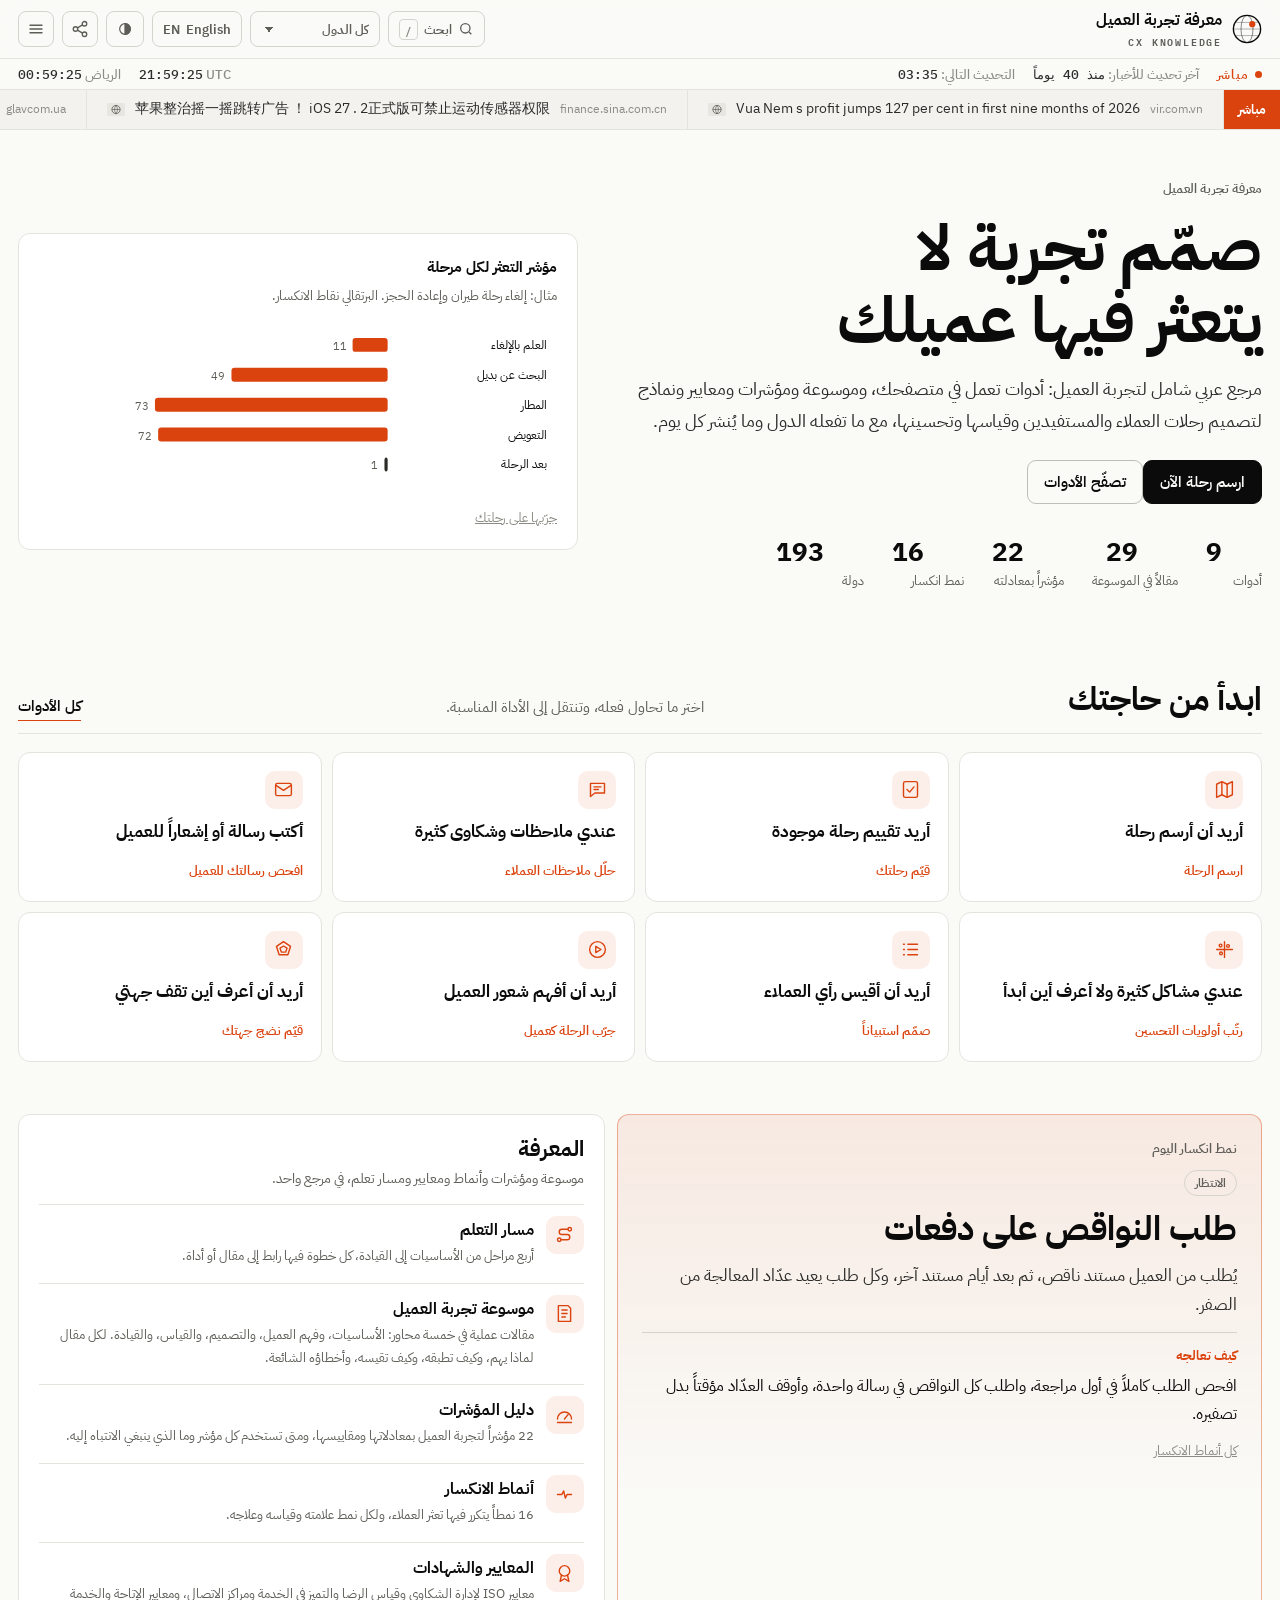
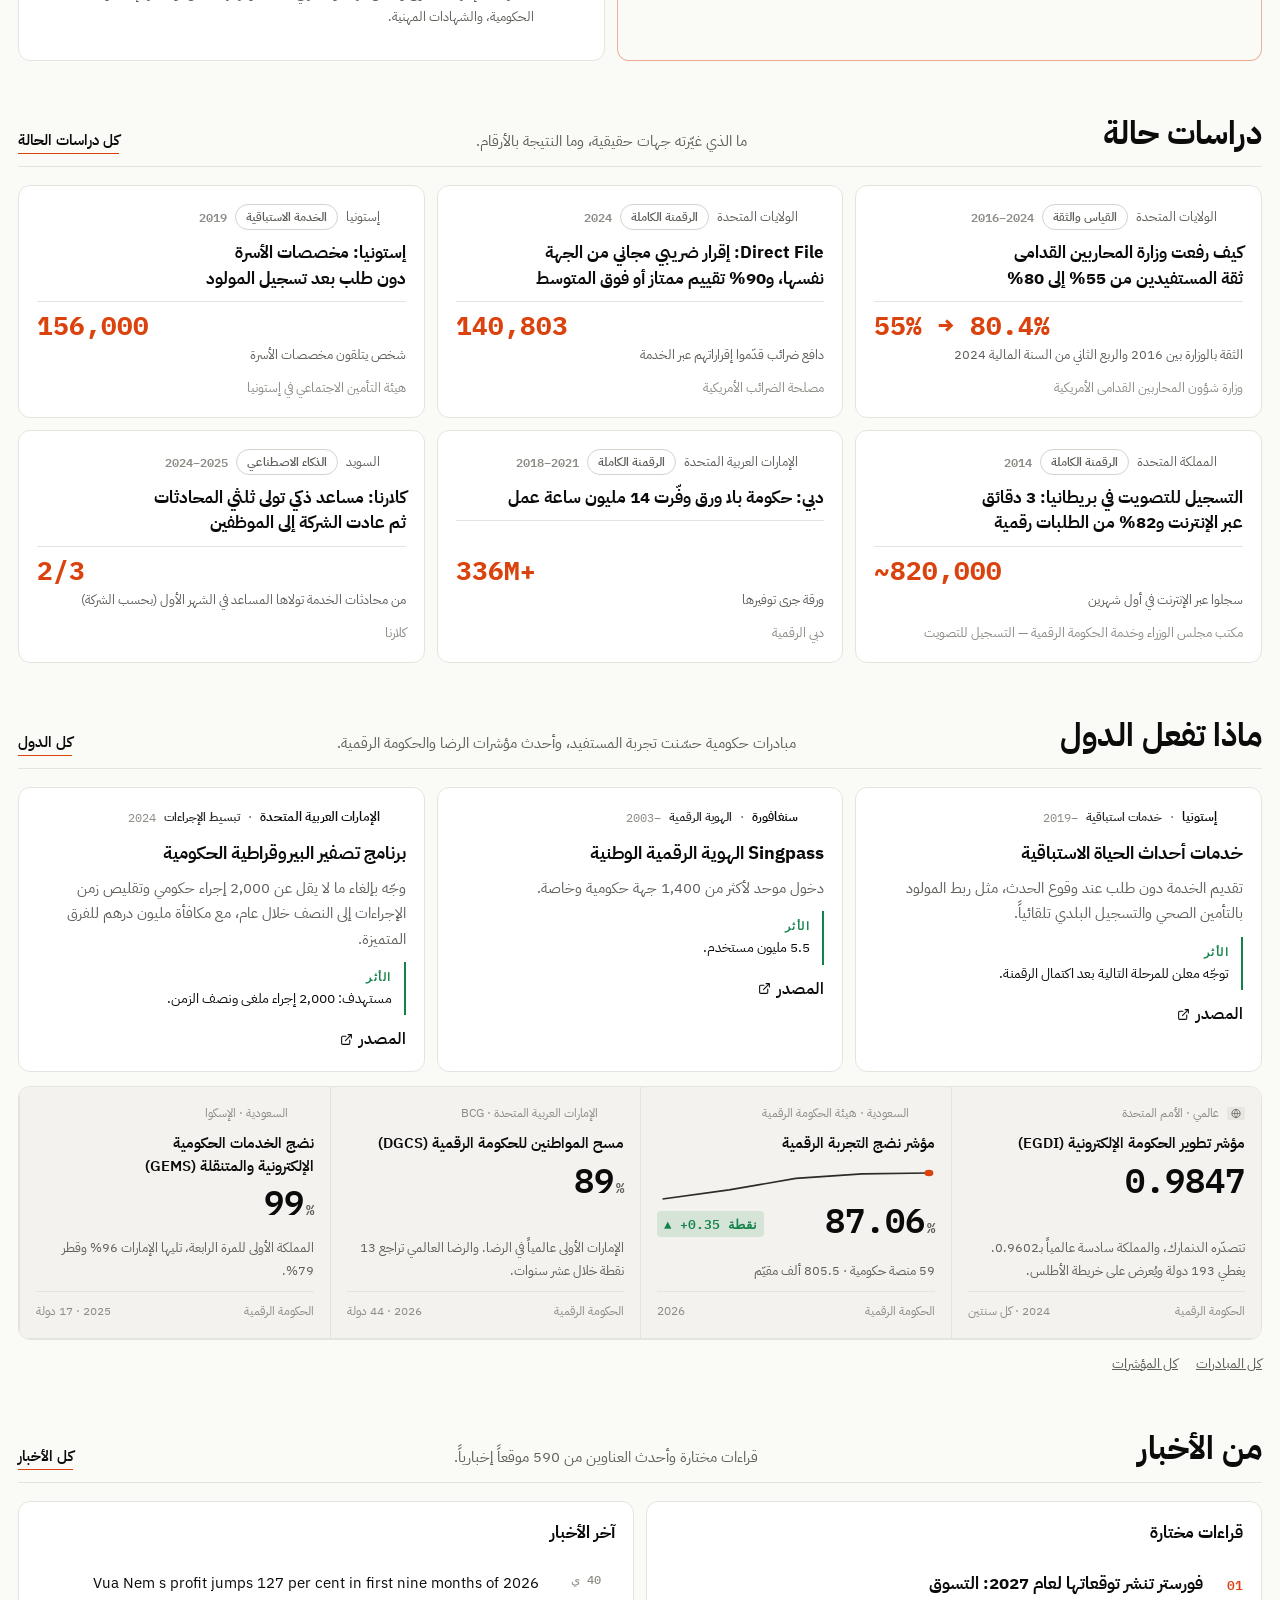
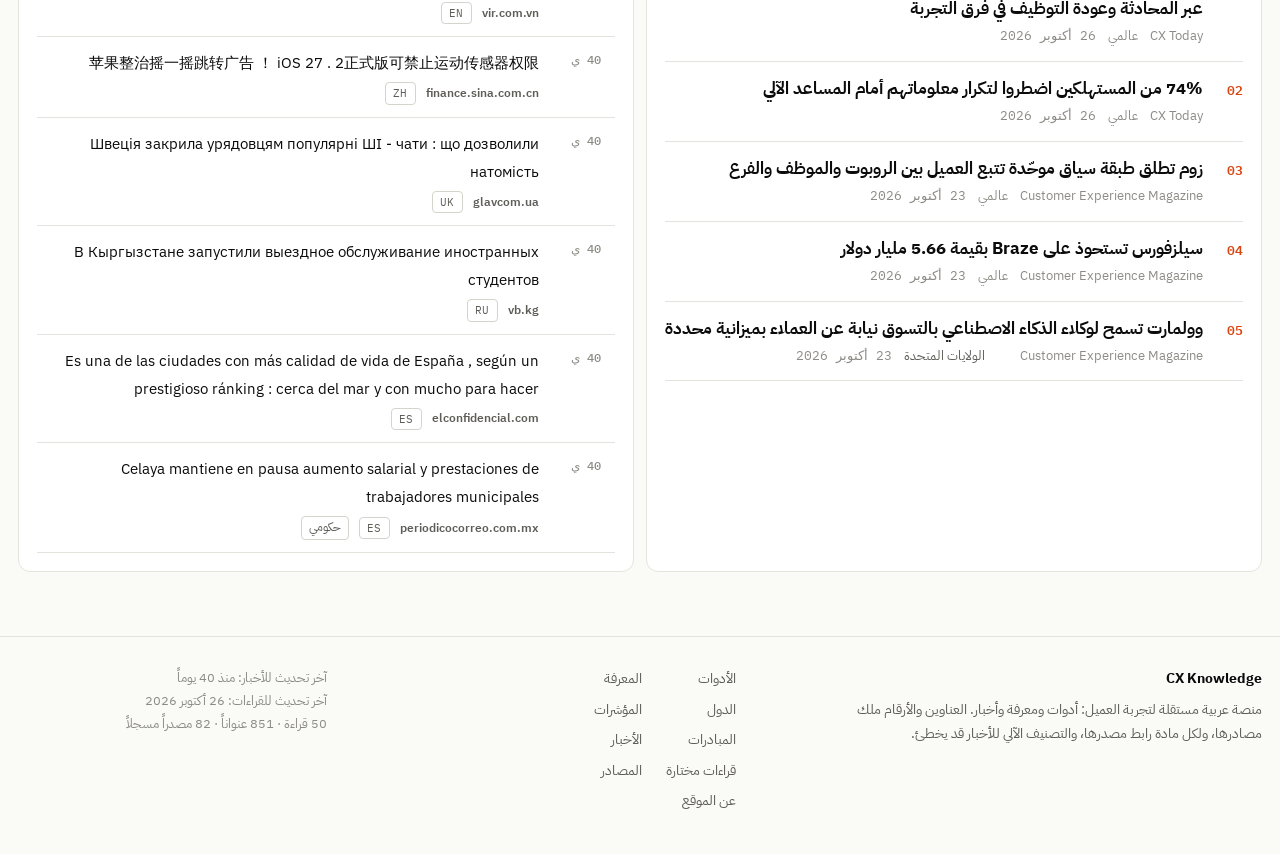
==== commit 69a81041: "Assessment: journey development methodology (five stages, four gap types, gap register); live wire: " ====
--- a/index.html
+++ b/index.html
@@ -16,9 +16,9 @@
 <link rel="icon" href="assets/favicon.svg" type="image/svg+xml">
 <link rel="preconnect" href="https://fonts.googleapis.com">
 <link rel="preconnect" href="https://fonts.gstatic.com" crossorigin>
-<link rel="stylesheet" href="assets/fonts/fonts.css?v=202610271252">
+<link rel="stylesheet" href="assets/fonts/fonts.css?v=202610271302">
 <link rel="stylesheet" href="https://fonts.googleapis.com/css2?family=IBM+Plex+Sans+Arabic:wght@400;500;600;700&family=IBM+Plex+Sans:wght@400;500;600&family=IBM+Plex+Mono:wght@500;600&display=swap">
-<link rel="stylesheet" href="assets/app.css?v=202610271252">
+<link rel="stylesheet" href="assets/app.css?v=202610271302">
 </head>
 <body>
 <a class="skip" href="#main">انتقل إلى المحتوى</a>
@@ -59,25 +59,25 @@
 <div class="tip" id="tip" role="tooltip" hidden></div>
 
 <script>try{var t=localStorage.getItem('cxk-theme2');if(t==='light'||t==='dark')document.documentElement.setAttribute('data-theme',t);if(/^#\/?en(\/|$)/.test(location.hash)){document.documentElement.lang='en';document.documentElement.dir='ltr';}}catch(e){}</script>
-<script src="data/countries.js?v=202610271252"></script>
-<script src="data/profiles.js?v=202610271252"></script>
-<script src="data/news.js?v=202610271252"></script>
-<script src="data/indices.js?v=202610271252"></script>
-<script src="data/library.js?v=202610271252"></script>
-<script src="data/lab.js?v=202610271252"></script>
-<script src="data/kit.js?v=202610271252"></script>
-<script src="data/cases.js?v=202610271252"></script>
-<script src="data/methods.js?v=202610271252"></script>
-<script src="data/ref.js?v=202610271252"></script>
-<script src="data/sources.js?v=202610271252"></script>
-<script src="assets/vendor/d3-array.min.js?v=202610271252"></script>
-<script src="assets/vendor/d3-geo.min.js?v=202610271252"></script>
-<script src="assets/vendor/topojson-client.min.js?v=202610271252"></script>
-<script src="assets/i18n.js?v=202610271252"></script>
-<script src="assets/lab.js?v=202610271252"></script>
-<script src="assets/tools.js?v=202610271252"></script>
-<script src="assets/assess.js?v=202610271252"></script>
-<script src="assets/ref.js?v=202610271252"></script>
-<script src="assets/app.js?v=202610271252"></script>
+<script src="data/countries.js?v=202610271302"></script>
+<script src="data/profiles.js?v=202610271302"></script>
+<script src="data/news.js?v=202610271302"></script>
+<script src="data/indices.js?v=202610271302"></script>
+<script src="data/library.js?v=202610271302"></script>
+<script src="data/lab.js?v=202610271302"></script>
+<script src="data/kit.js?v=202610271302"></script>
+<script src="data/cases.js?v=202610271302"></script>
+<script src="data/methods.js?v=202610271302"></script>
+<script src="data/ref.js?v=202610271302"></script>
+<script src="data/sources.js?v=202610271302"></script>
+<script src="assets/vendor/d3-array.min.js?v=202610271302"></script>
+<script src="assets/vendor/d3-geo.min.js?v=202610271302"></script>
+<script src="assets/vendor/topojson-client.min.js?v=202610271302"></script>
+<script src="assets/i18n.js?v=202610271302"></script>
+<script src="assets/lab.js?v=202610271302"></script>
+<script src="assets/tools.js?v=202610271302"></script>
+<script src="assets/assess.js?v=202610271302"></script>
+<script src="assets/ref.js?v=202610271302"></script>
+<script src="assets/app.js?v=202610271302"></script>
 </body>
 </html>
--- a/assets/app.css
+++ b/assets/app.css
@@ -991,3 +991,11 @@
  body.print-assess #asReport{border:0;padding:0}
 }
 @media (max-width:430px){.tools #lensSel{display:none}}
+.acr-h .stg{display:inline-block;margin-bottom:6px}
+.gtab{width:100%;border-collapse:collapse;font-size:14px}
+.gtab th{font-size:12.5px;color:var(--muted);font-weight:600;text-align:start;padding:8px;border-bottom:1px solid var(--line-2);white-space:nowrap}
+.gtab td{padding:9px 8px;border-bottom:1px solid var(--line);vertical-align:top}
+.imp{display:inline-block;font-size:12px;font-weight:700;padding:2px 9px;border-radius:99px;white-space:nowrap;border:1px solid var(--line-2)}
+.imp.i0{background:var(--down);border-color:var(--down);color:#fff}
+.imp.i1{background:var(--accent);border-color:var(--accent);color:var(--accent-ink)}
+.imp.i2{border-color:var(--accent-line);color:var(--accent)}
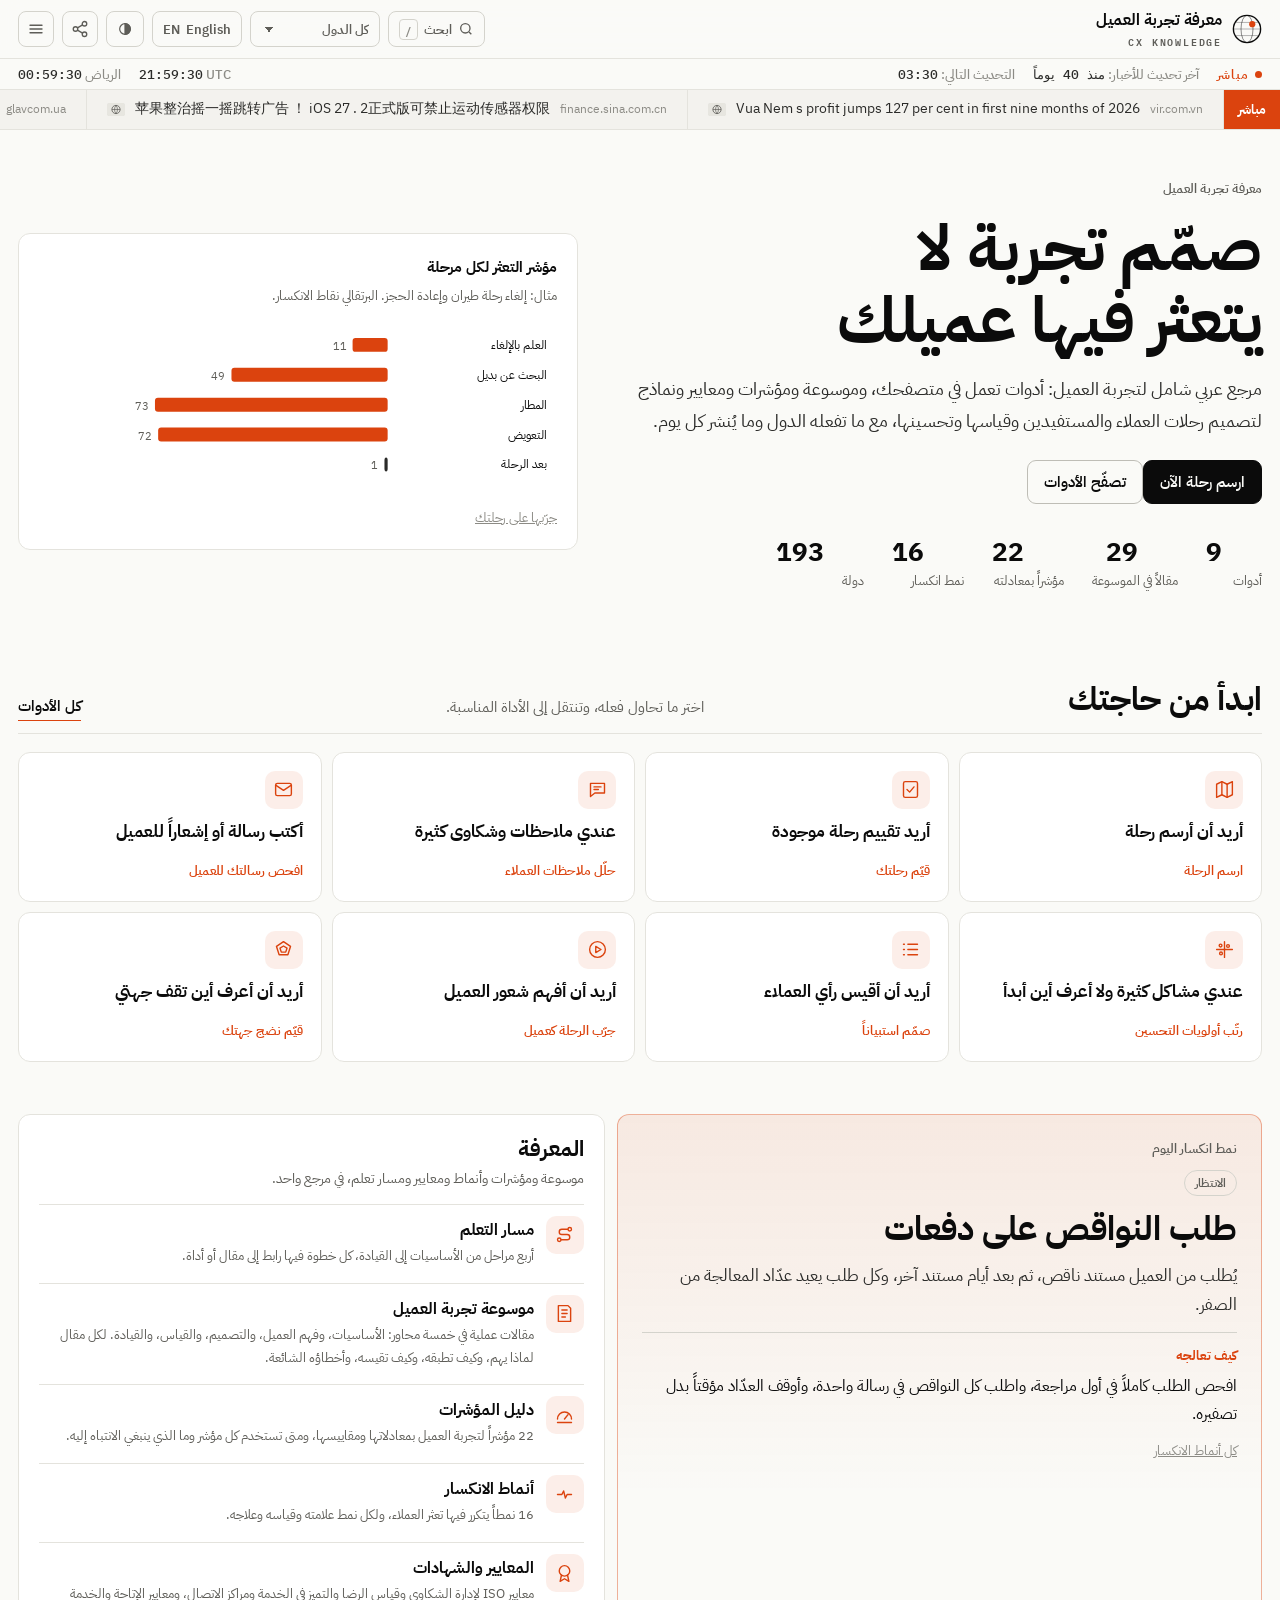
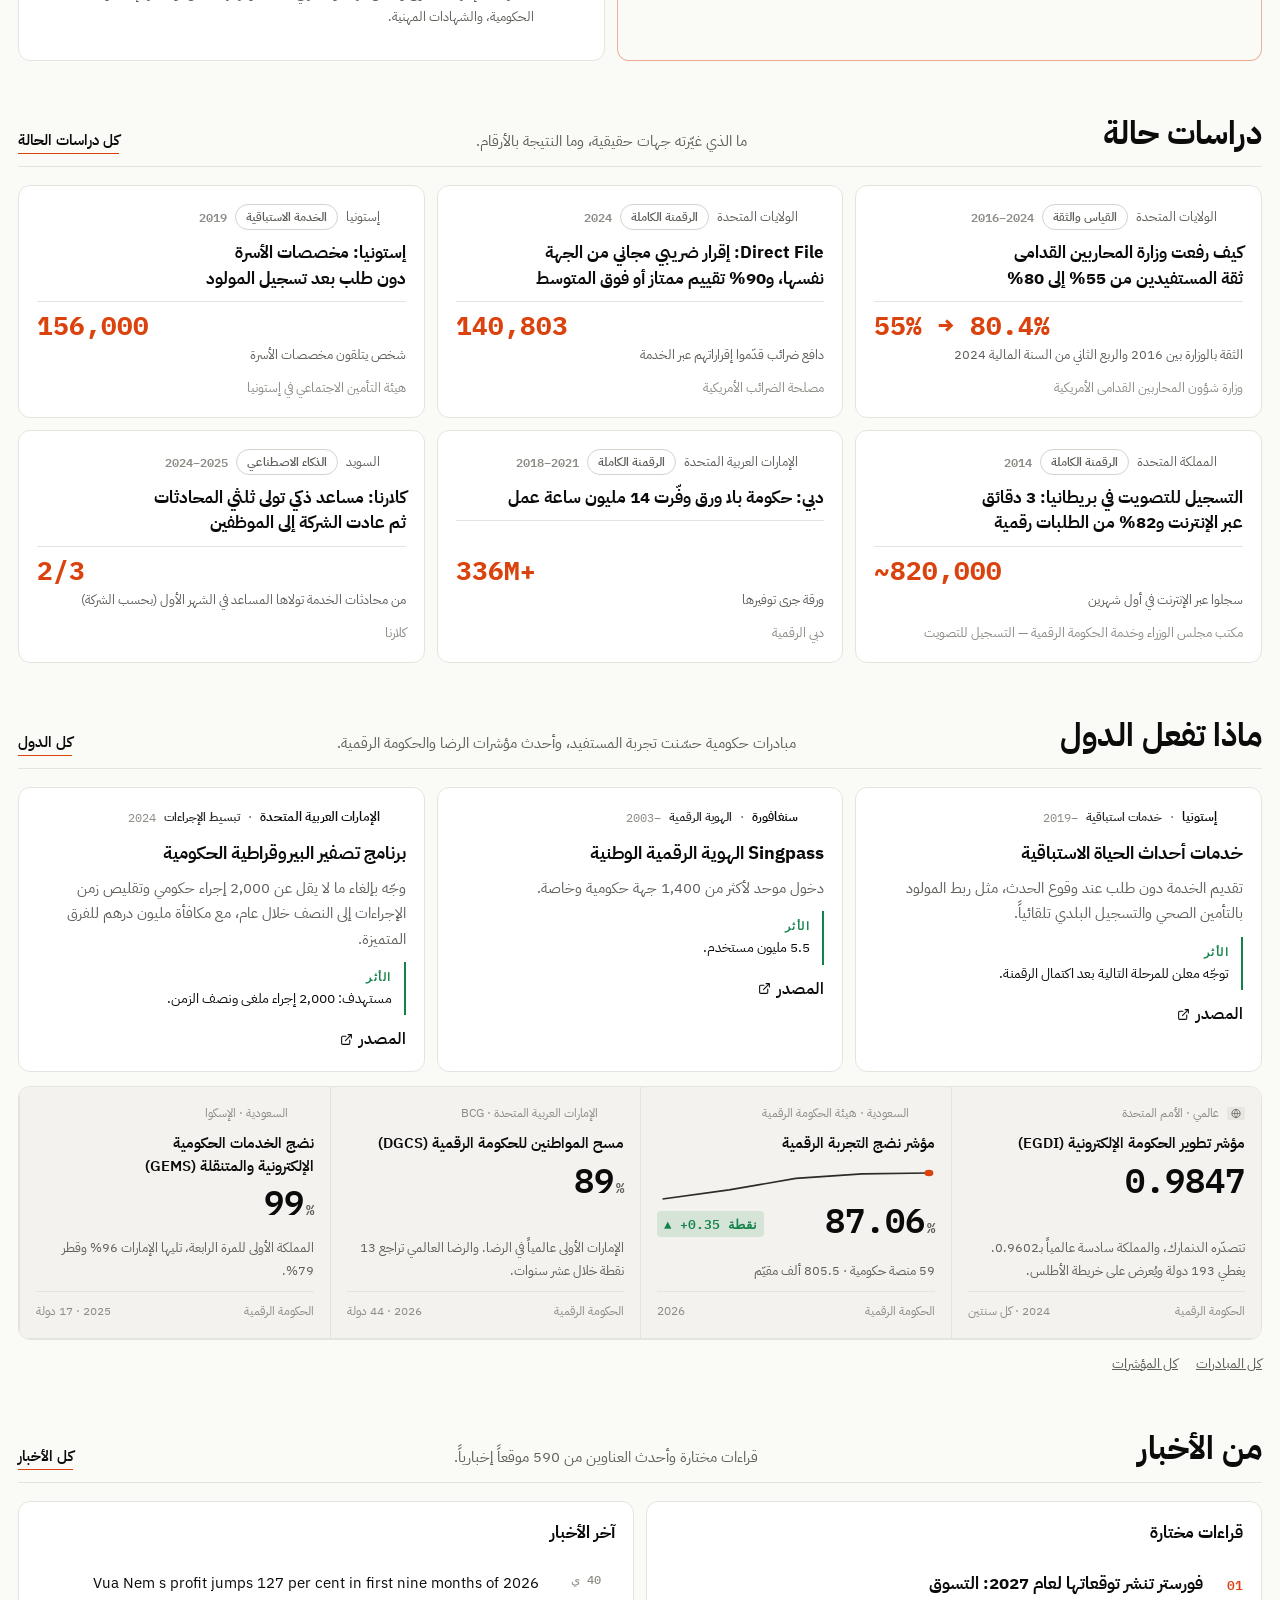
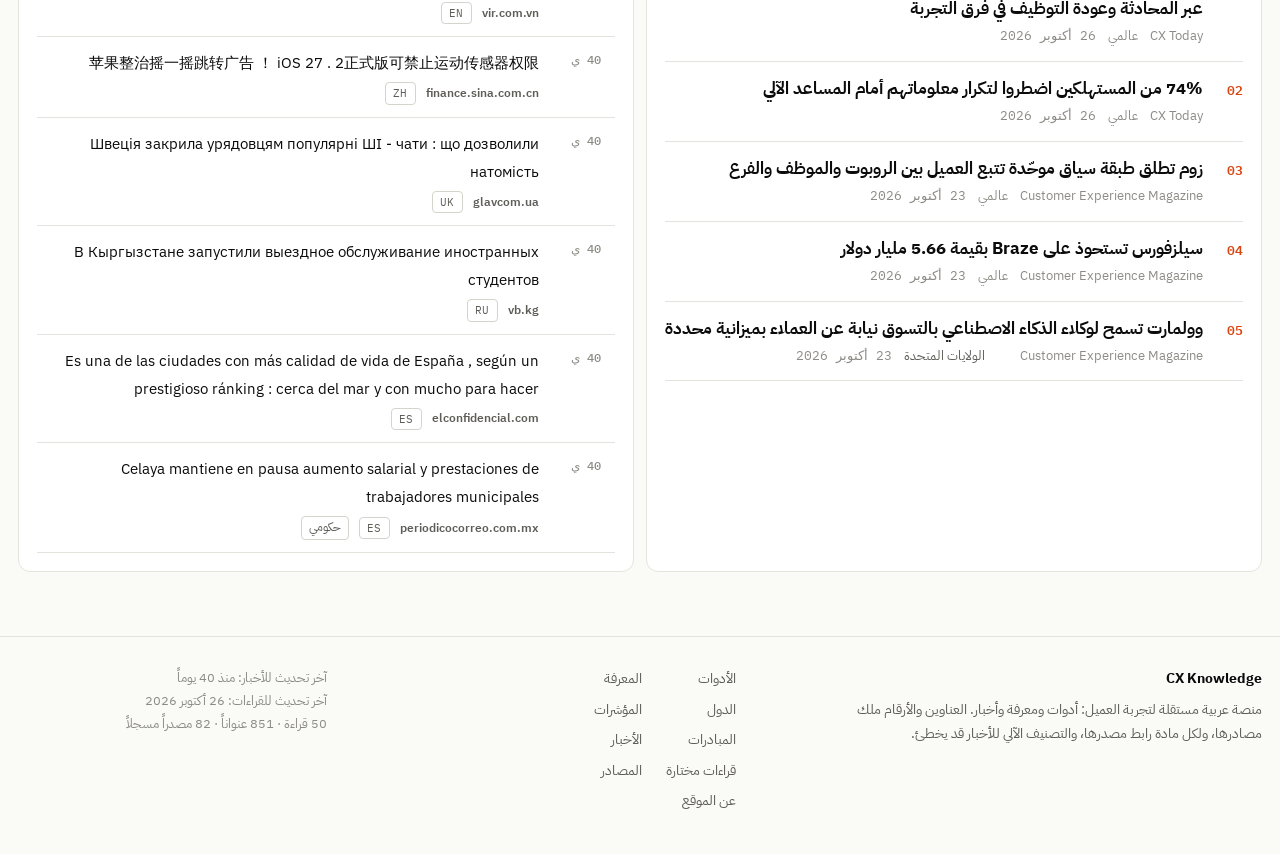
==== commit c0678739: "Gap register wording and mobile table fix Co-Authored-By: Claude Opus 5.5 <noreply@anthropic.com> Cl" ====
--- a/index.html
+++ b/index.html
@@ -16,9 +16,9 @@
 <link rel="icon" href="assets/favicon.svg" type="image/svg+xml">
 <link rel="preconnect" href="https://fonts.googleapis.com">
 <link rel="preconnect" href="https://fonts.gstatic.com" crossorigin>
-<link rel="stylesheet" href="assets/fonts/fonts.css?v=202610271302">
+<link rel="stylesheet" href="assets/fonts/fonts.css?v=202610271303">
 <link rel="stylesheet" href="https://fonts.googleapis.com/css2?family=IBM+Plex+Sans+Arabic:wght@400;500;600;700&family=IBM+Plex+Sans:wght@400;500;600&family=IBM+Plex+Mono:wght@500;600&display=swap">
-<link rel="stylesheet" href="assets/app.css?v=202610271302">
+<link rel="stylesheet" href="assets/app.css?v=202610271303">
 </head>
 <body>
 <a class="skip" href="#main">انتقل إلى المحتوى</a>
@@ -59,25 +59,25 @@
 <div class="tip" id="tip" role="tooltip" hidden></div>
 
 <script>try{var t=localStorage.getItem('cxk-theme2');if(t==='light'||t==='dark')document.documentElement.setAttribute('data-theme',t);if(/^#\/?en(\/|$)/.test(location.hash)){document.documentElement.lang='en';document.documentElement.dir='ltr';}}catch(e){}</script>
-<script src="data/countries.js?v=202610271302"></script>
-<script src="data/profiles.js?v=202610271302"></script>
-<script src="data/news.js?v=202610271302"></script>
-<script src="data/indices.js?v=202610271302"></script>
-<script src="data/library.js?v=202610271302"></script>
-<script src="data/lab.js?v=202610271302"></script>
-<script src="data/kit.js?v=202610271302"></script>
-<script src="data/cases.js?v=202610271302"></script>
-<script src="data/methods.js?v=202610271302"></script>
-<script src="data/ref.js?v=202610271302"></script>
-<script src="data/sources.js?v=202610271302"></script>
-<script src="assets/vendor/d3-array.min.js?v=202610271302"></script>
-<script src="assets/vendor/d3-geo.min.js?v=202610271302"></script>
-<script src="assets/vendor/topojson-client.min.js?v=202610271302"></script>
-<script src="assets/i18n.js?v=202610271302"></script>
-<script src="assets/lab.js?v=202610271302"></script>
-<script src="assets/tools.js?v=202610271302"></script>
-<script src="assets/assess.js?v=202610271302"></script>
-<script src="assets/ref.js?v=202610271302"></script>
-<script src="assets/app.js?v=202610271302"></script>
+<script src="data/countries.js?v=202610271303"></script>
+<script src="data/profiles.js?v=202610271303"></script>
+<script src="data/news.js?v=202610271303"></script>
+<script src="data/indices.js?v=202610271303"></script>
+<script src="data/library.js?v=202610271303"></script>
+<script src="data/lab.js?v=202610271303"></script>
+<script src="data/kit.js?v=202610271303"></script>
+<script src="data/cases.js?v=202610271303"></script>
+<script src="data/methods.js?v=202610271303"></script>
+<script src="data/ref.js?v=202610271303"></script>
+<script src="data/sources.js?v=202610271303"></script>
+<script src="assets/vendor/d3-array.min.js?v=202610271303"></script>
+<script src="assets/vendor/d3-geo.min.js?v=202610271303"></script>
+<script src="assets/vendor/topojson-client.min.js?v=202610271303"></script>
+<script src="assets/i18n.js?v=202610271303"></script>
+<script src="assets/lab.js?v=202610271303"></script>
+<script src="assets/tools.js?v=202610271303"></script>
+<script src="assets/assess.js?v=202610271303"></script>
+<script src="assets/ref.js?v=202610271303"></script>
+<script src="assets/app.js?v=202610271303"></script>
 </body>
 </html>
--- a/assets/app.css
+++ b/assets/app.css
@@ -999,3 +999,6 @@
 .imp.i0{background:var(--down);border-color:var(--down);color:#fff}
 .imp.i1{background:var(--accent);border-color:var(--accent);color:var(--accent-ink)}
 .imp.i2{border-color:var(--accent-line);color:var(--accent)}
+.arep>*,.ast>*{min-width:0}
+.arep .tablewrap{overflow-x:auto;max-width:100%}
+.gtab{min-width:640px}
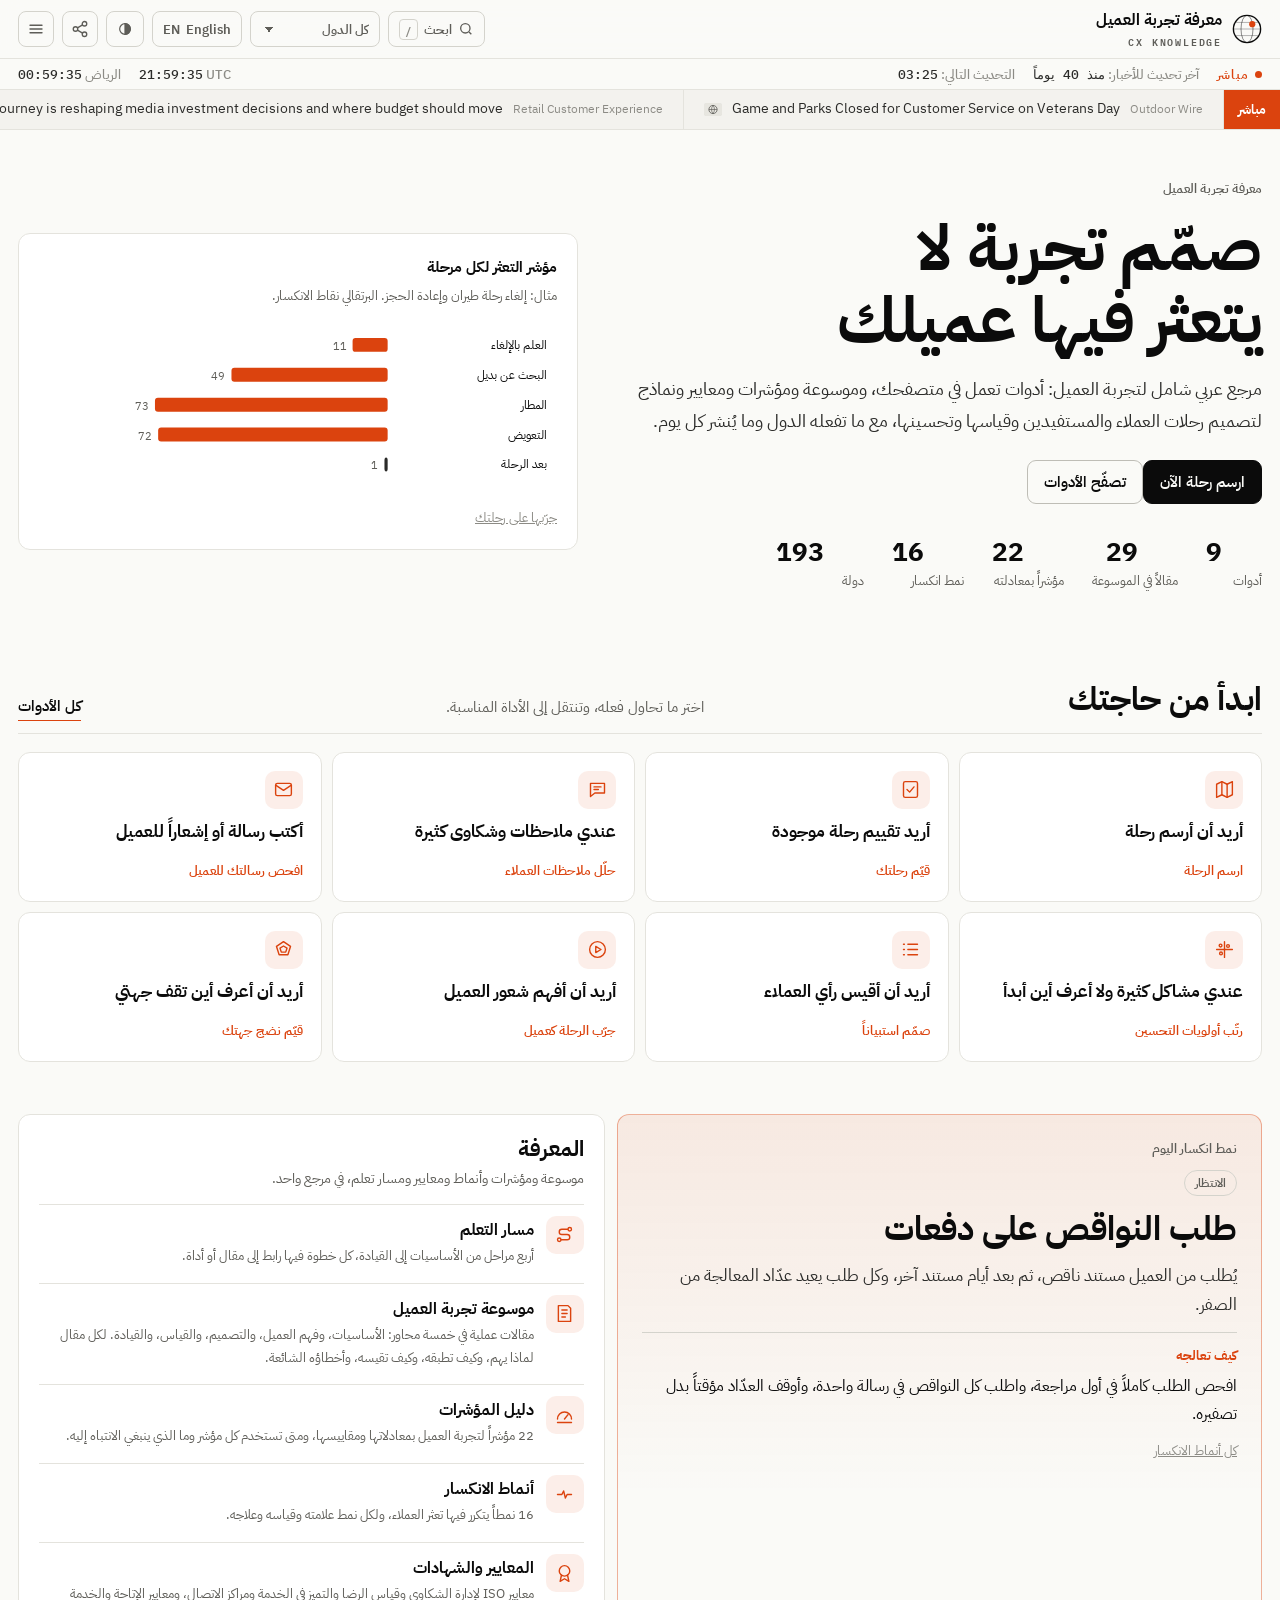
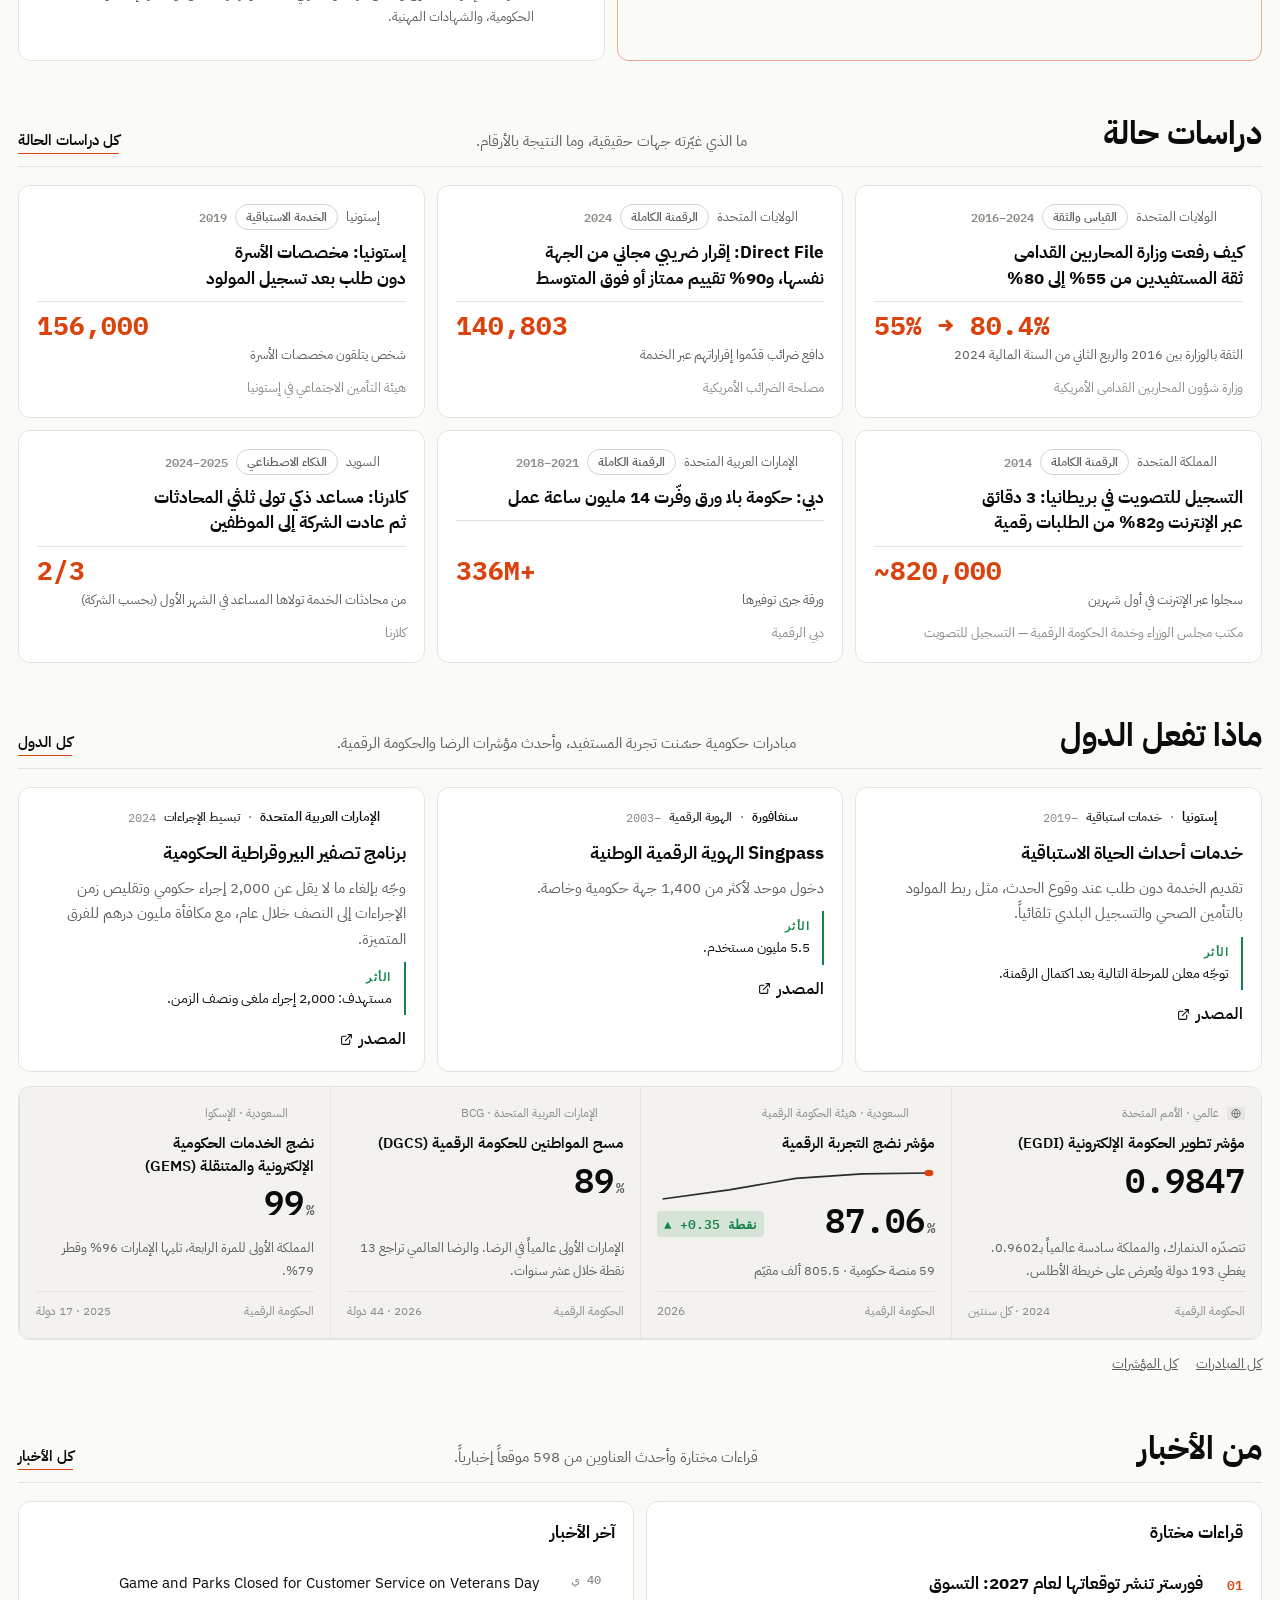
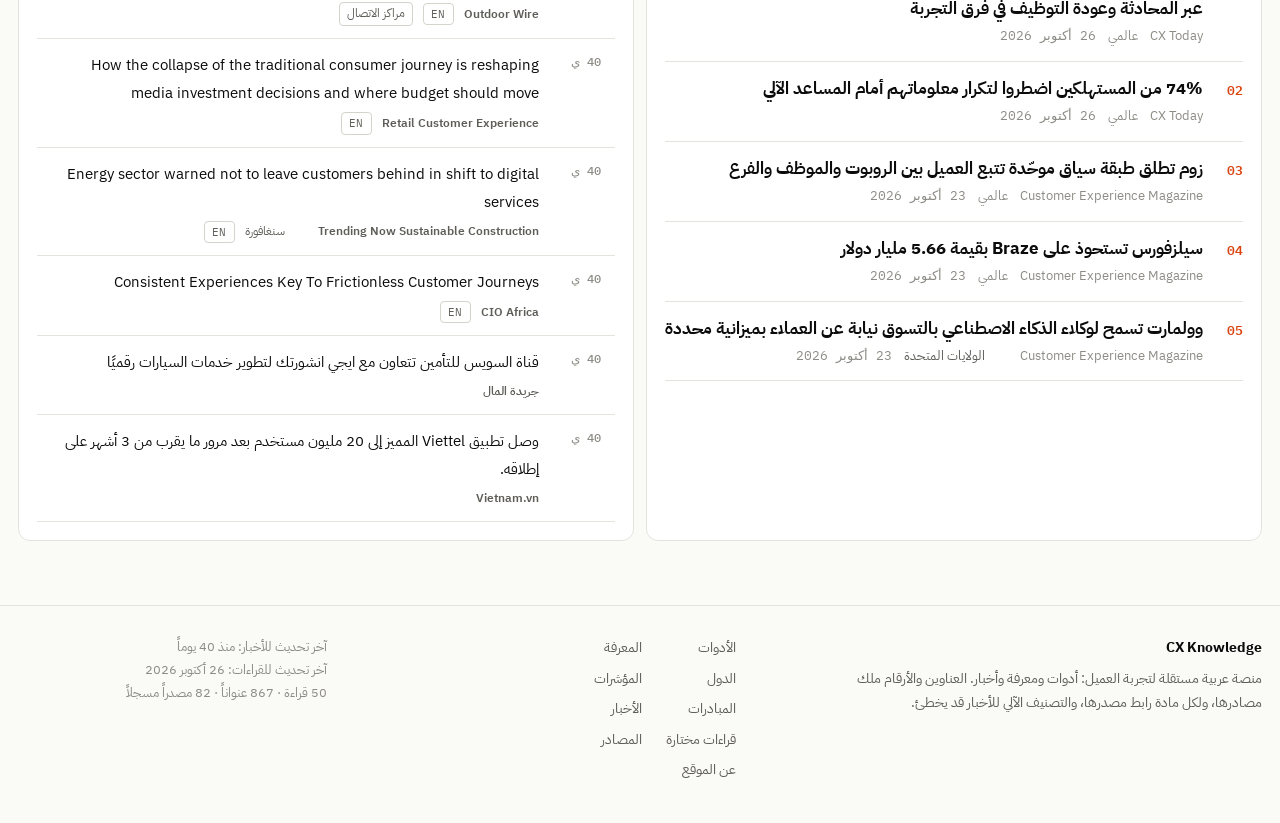
==== commit b50017c2: "حذف الأمثلة المرتبطة بالرخص والخدمات البلدية واستبدالها بأمثلة عامة Co-Authored-By: Claude Opus 5.5 " ====
--- a/index.html
+++ b/index.html
@@ -16,9 +16,9 @@
 <link rel="icon" href="assets/favicon.svg" type="image/svg+xml">
 <link rel="preconnect" href="https://fonts.googleapis.com">
 <link rel="preconnect" href="https://fonts.gstatic.com" crossorigin>
-<link rel="stylesheet" href="assets/fonts/fonts.css?v=202610271303">
+<link rel="stylesheet" href="assets/fonts/fonts.css?v=202610271017">
 <link rel="stylesheet" href="https://fonts.googleapis.com/css2?family=IBM+Plex+Sans+Arabic:wght@400;500;600;700&family=IBM+Plex+Sans:wght@400;500;600&family=IBM+Plex+Mono:wght@500;600&display=swap">
-<link rel="stylesheet" href="assets/app.css?v=202610271303">
+<link rel="stylesheet" href="assets/app.css?v=202610271017">
 </head>
 <body>
 <a class="skip" href="#main">انتقل إلى المحتوى</a>
@@ -59,25 +59,25 @@
 <div class="tip" id="tip" role="tooltip" hidden></div>
 
 <script>try{var t=localStorage.getItem('cxk-theme2');if(t==='light'||t==='dark')document.documentElement.setAttribute('data-theme',t);if(/^#\/?en(\/|$)/.test(location.hash)){document.documentElement.lang='en';document.documentElement.dir='ltr';}}catch(e){}</script>
-<script src="data/countries.js?v=202610271303"></script>
-<script src="data/profiles.js?v=202610271303"></script>
-<script src="data/news.js?v=202610271303"></script>
-<script src="data/indices.js?v=202610271303"></script>
-<script src="data/library.js?v=202610271303"></script>
-<script src="data/lab.js?v=202610271303"></script>
-<script src="data/kit.js?v=202610271303"></script>
-<script src="data/cases.js?v=202610271303"></script>
-<script src="data/methods.js?v=202610271303"></script>
-<script src="data/ref.js?v=202610271303"></script>
-<script src="data/sources.js?v=202610271303"></script>
-<script src="assets/vendor/d3-array.min.js?v=202610271303"></script>
-<script src="assets/vendor/d3-geo.min.js?v=202610271303"></script>
-<script src="assets/vendor/topojson-client.min.js?v=202610271303"></script>
-<script src="assets/i18n.js?v=202610271303"></script>
-<script src="assets/lab.js?v=202610271303"></script>
-<script src="assets/tools.js?v=202610271303"></script>
-<script src="assets/assess.js?v=202610271303"></script>
-<script src="assets/ref.js?v=202610271303"></script>
-<script src="assets/app.js?v=202610271303"></script>
+<script src="data/countries.js?v=202610271017"></script>
+<script src="data/profiles.js?v=202610271017"></script>
+<script src="data/news.js?v=202610271017"></script>
+<script src="data/indices.js?v=202610271017"></script>
+<script src="data/library.js?v=202610271017"></script>
+<script src="data/lab.js?v=202610271017"></script>
+<script src="data/kit.js?v=202610271017"></script>
+<script src="data/cases.js?v=202610271017"></script>
+<script src="data/methods.js?v=202610271017"></script>
+<script src="data/ref.js?v=202610271017"></script>
+<script src="data/sources.js?v=202610271017"></script>
+<script src="assets/vendor/d3-array.min.js?v=202610271017"></script>
+<script src="assets/vendor/d3-geo.min.js?v=202610271017"></script>
+<script src="assets/vendor/topojson-client.min.js?v=202610271017"></script>
+<script src="assets/i18n.js?v=202610271017"></script>
+<script src="assets/lab.js?v=202610271017"></script>
+<script src="assets/tools.js?v=202610271017"></script>
+<script src="assets/assess.js?v=202610271017"></script>
+<script src="assets/ref.js?v=202610271017"></script>
+<script src="assets/app.js?v=202610271017"></script>
 </body>
 </html>
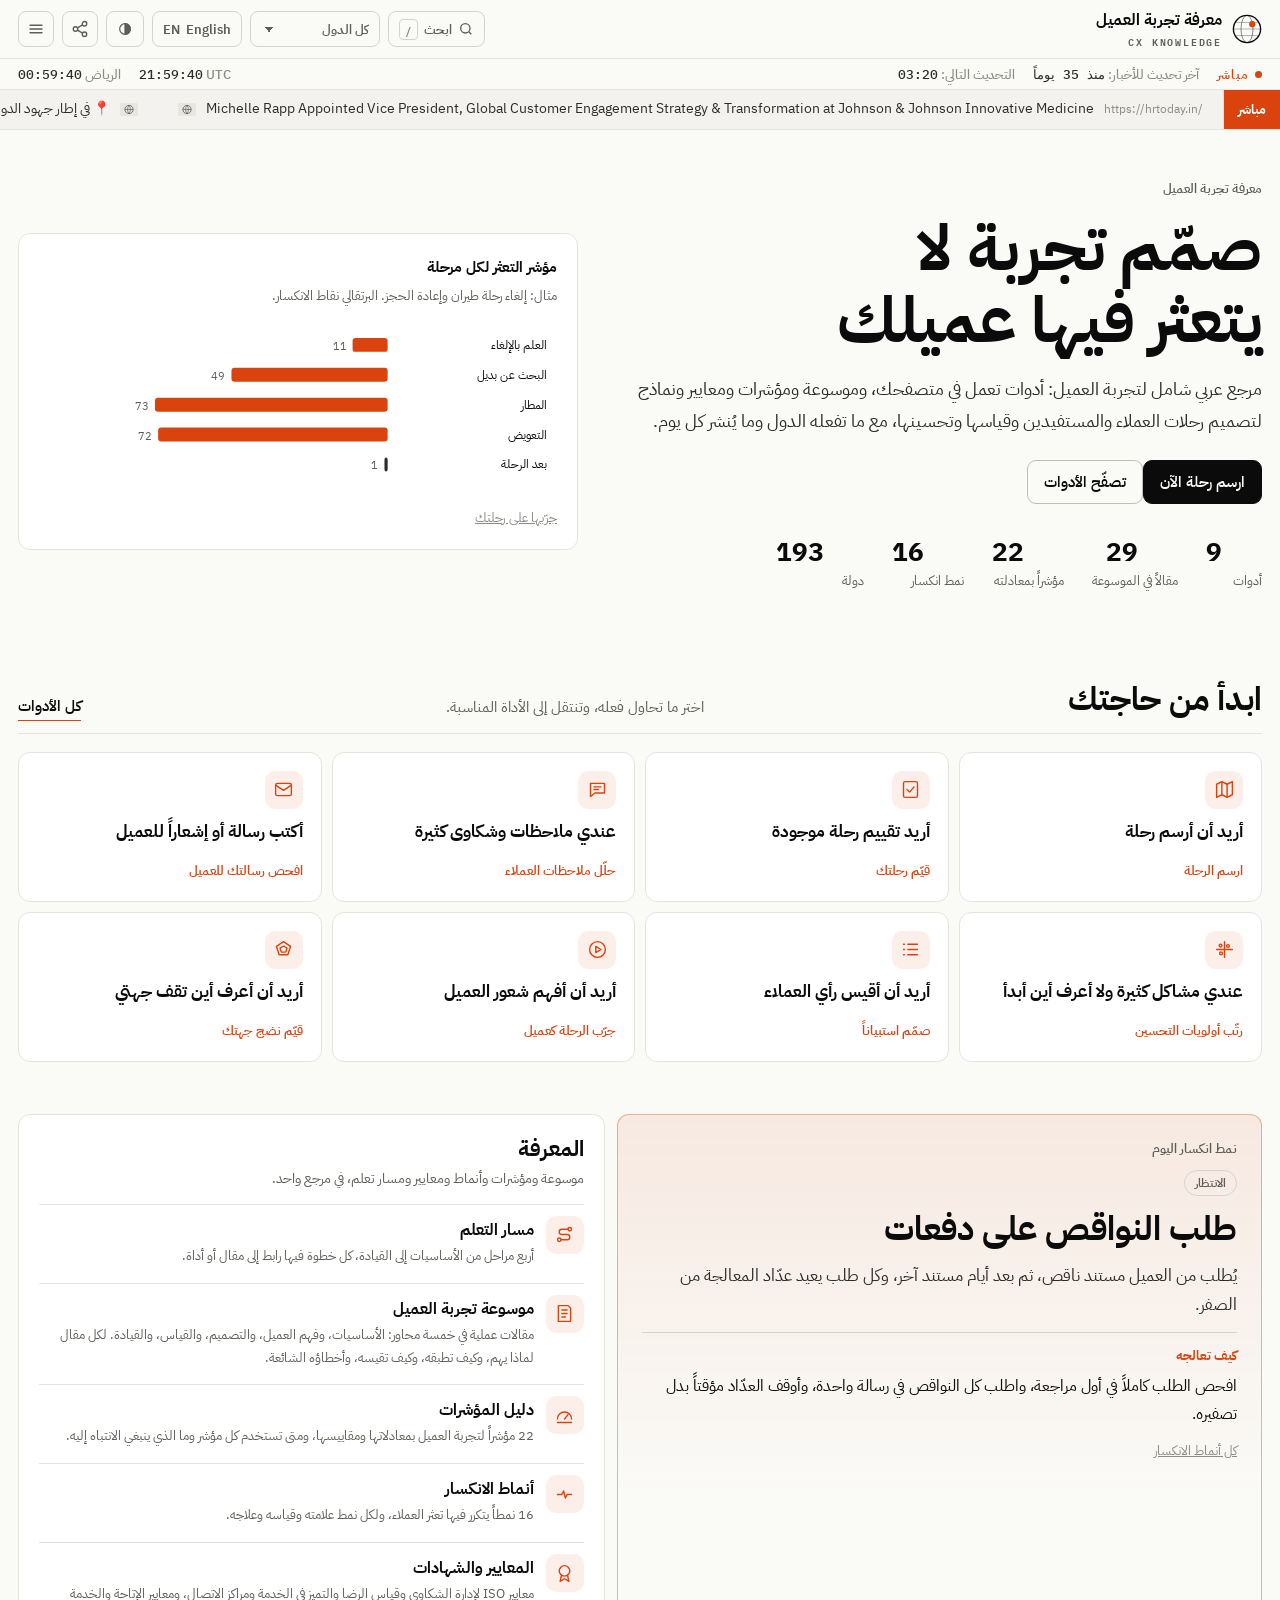
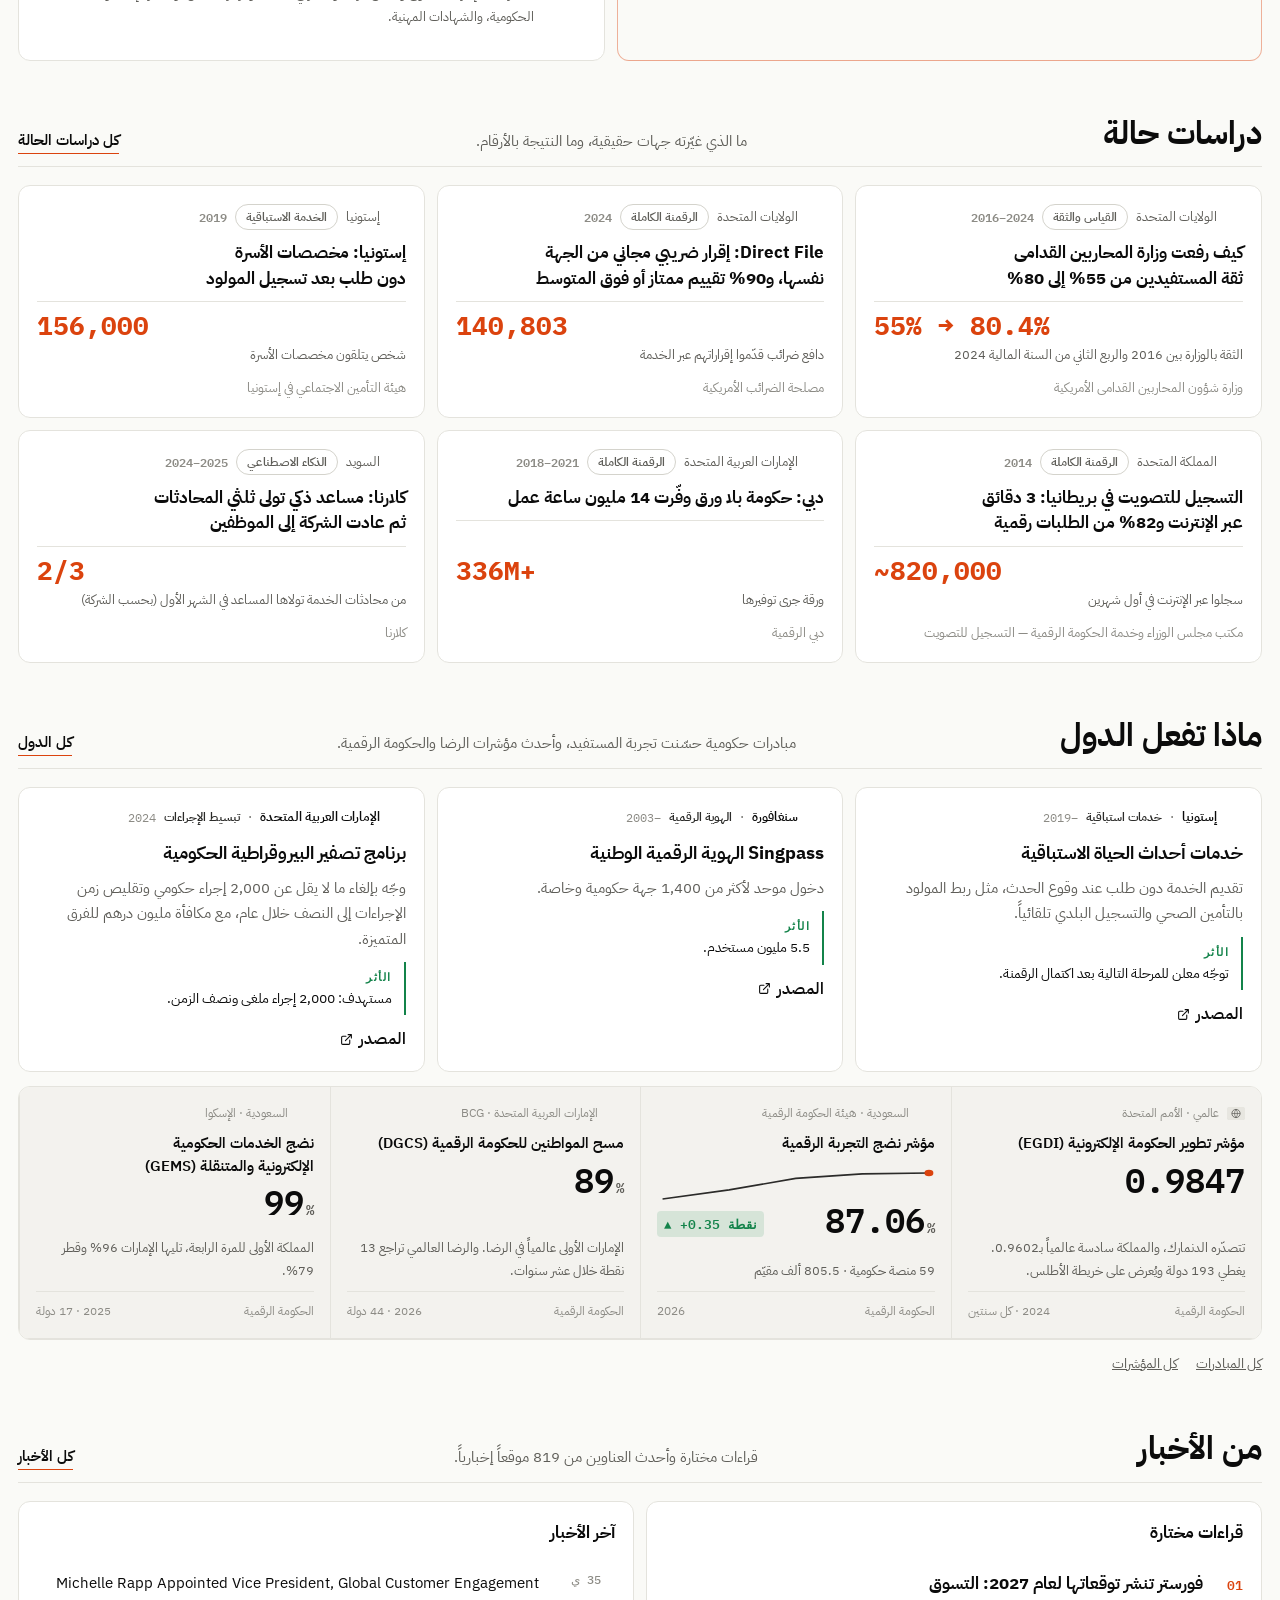
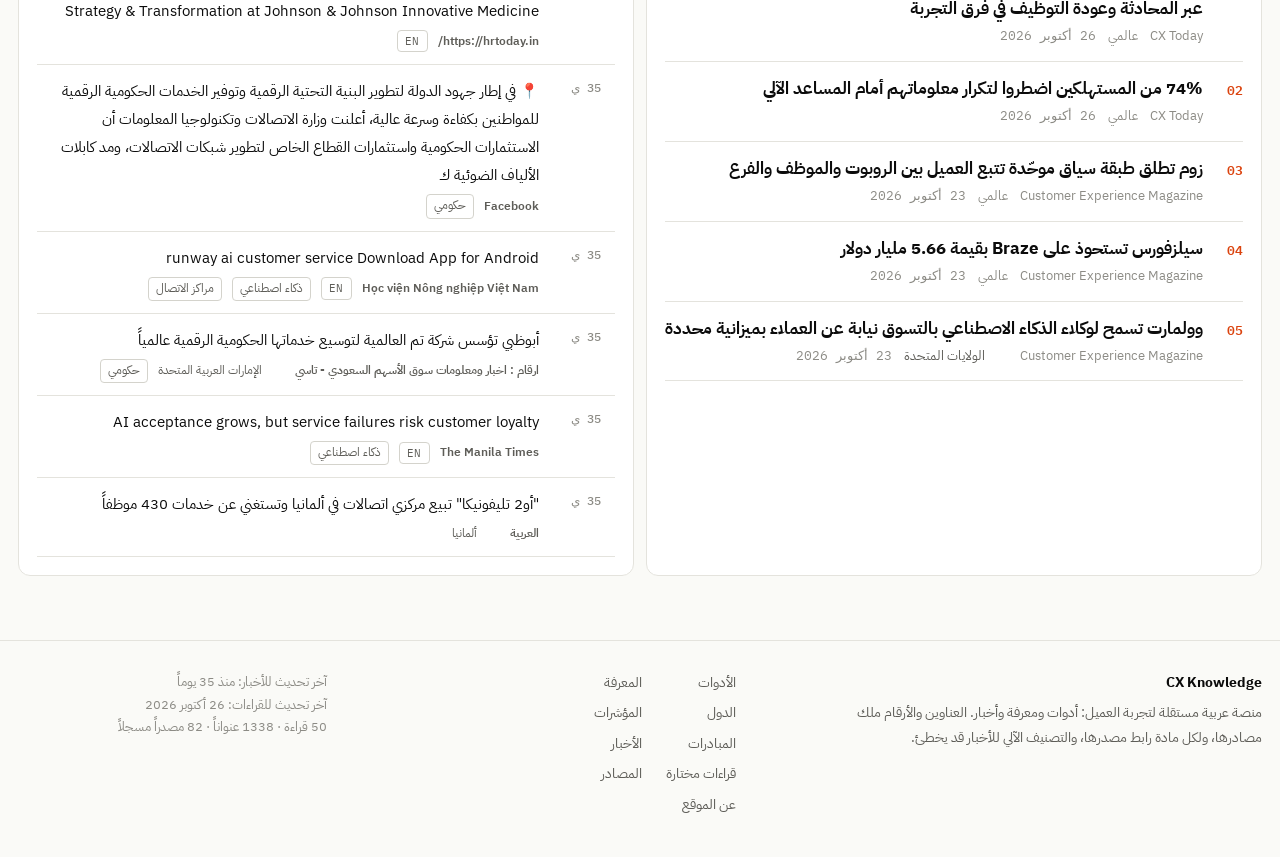
==== commit 193acfcd: "Add files via upload" ====
--- a/index.html
+++ b/index.html
@@ -16,9 +16,9 @@
 <link rel="icon" href="assets/favicon.svg" type="image/svg+xml">
 <link rel="preconnect" href="https://fonts.googleapis.com">
 <link rel="preconnect" href="https://fonts.gstatic.com" crossorigin>
-<link rel="stylesheet" href="assets/fonts/fonts.css?v=202610271017">
+<link rel="stylesheet" href="assets/fonts/fonts.css?v=202610311200">
 <link rel="stylesheet" href="https://fonts.googleapis.com/css2?family=IBM+Plex+Sans+Arabic:wght@400;500;600;700&family=IBM+Plex+Sans:wght@400;500;600&family=IBM+Plex+Mono:wght@500;600&display=swap">
-<link rel="stylesheet" href="assets/app.css?v=202610271017">
+<link rel="stylesheet" href="assets/app.css?v=202610311200">
 </head>
 <body>
 <a class="skip" href="#main">انتقل إلى المحتوى</a>
@@ -59,25 +59,30 @@
 <div class="tip" id="tip" role="tooltip" hidden></div>
 
 <script>try{var t=localStorage.getItem('cxk-theme2');if(t==='light'||t==='dark')document.documentElement.setAttribute('data-theme',t);if(/^#\/?en(\/|$)/.test(location.hash)){document.documentElement.lang='en';document.documentElement.dir='ltr';}}catch(e){}</script>
-<script src="data/countries.js?v=202610271017"></script>
-<script src="data/profiles.js?v=202610271017"></script>
-<script src="data/news.js?v=202610271017"></script>
-<script src="data/indices.js?v=202610271017"></script>
-<script src="data/library.js?v=202610271017"></script>
-<script src="data/lab.js?v=202610271017"></script>
-<script src="data/kit.js?v=202610271017"></script>
-<script src="data/cases.js?v=202610271017"></script>
-<script src="data/methods.js?v=202610271017"></script>
-<script src="data/ref.js?v=202610271017"></script>
-<script src="data/sources.js?v=202610271017"></script>
-<script src="assets/vendor/d3-array.min.js?v=202610271017"></script>
-<script src="assets/vendor/d3-geo.min.js?v=202610271017"></script>
-<script src="assets/vendor/topojson-client.min.js?v=202610271017"></script>
-<script src="assets/i18n.js?v=202610271017"></script>
-<script src="assets/lab.js?v=202610271017"></script>
-<script src="assets/tools.js?v=202610271017"></script>
-<script src="assets/assess.js?v=202610271017"></script>
-<script src="assets/ref.js?v=202610271017"></script>
-<script src="assets/app.js?v=202610271017"></script>
+<script src="data/countries.js?v=202610311200"></script>
+<script src="data/profiles.js?v=202610311200"></script>
+<script src="data/news.js?v=202610311200"></script>
+<script src="data/indices.js?v=202610311200"></script>
+<script src="data/library.js?v=202610311200"></script>
+<script src="data/lab.js?v=202610311200"></script>
+<script src="data/kit.js?v=202610311200"></script>
+<script src="data/cases.js?v=202610311200"></script>
+<script src="data/methods.js?v=202610311200"></script>
+<script src="data/ref.js?v=202610311200"></script>
+<script src="data/sources.js?v=202610311200"></script>
+<script src="data/glossary.js?v=202610311200"></script>
+<script src="data/shelf.js?v=202610311200"></script>
+<script src="data/metricx.js?v=202610311200"></script>
+<script src="data/model.js?v=202610311200"></script>
+<script src="assets/vendor/d3-array.min.js?v=202610311200"></script>
+<script src="assets/vendor/d3-geo.min.js?v=202610311200"></script>
+<script src="assets/vendor/topojson-client.min.js?v=202610311200"></script>
+<script src="assets/i18n.js?v=202610311200"></script>
+<script src="assets/lab.js?v=202610311200"></script>
+<script src="assets/tools.js?v=202610311200"></script>
+<script src="assets/assess.js?v=202610311200"></script>
+<script src="assets/ref.js?v=202610311200"></script>
+<script src="assets/model.js?v=202610311200"></script>
+<script src="assets/app.js?v=202610311200"></script>
 </body>
 </html>
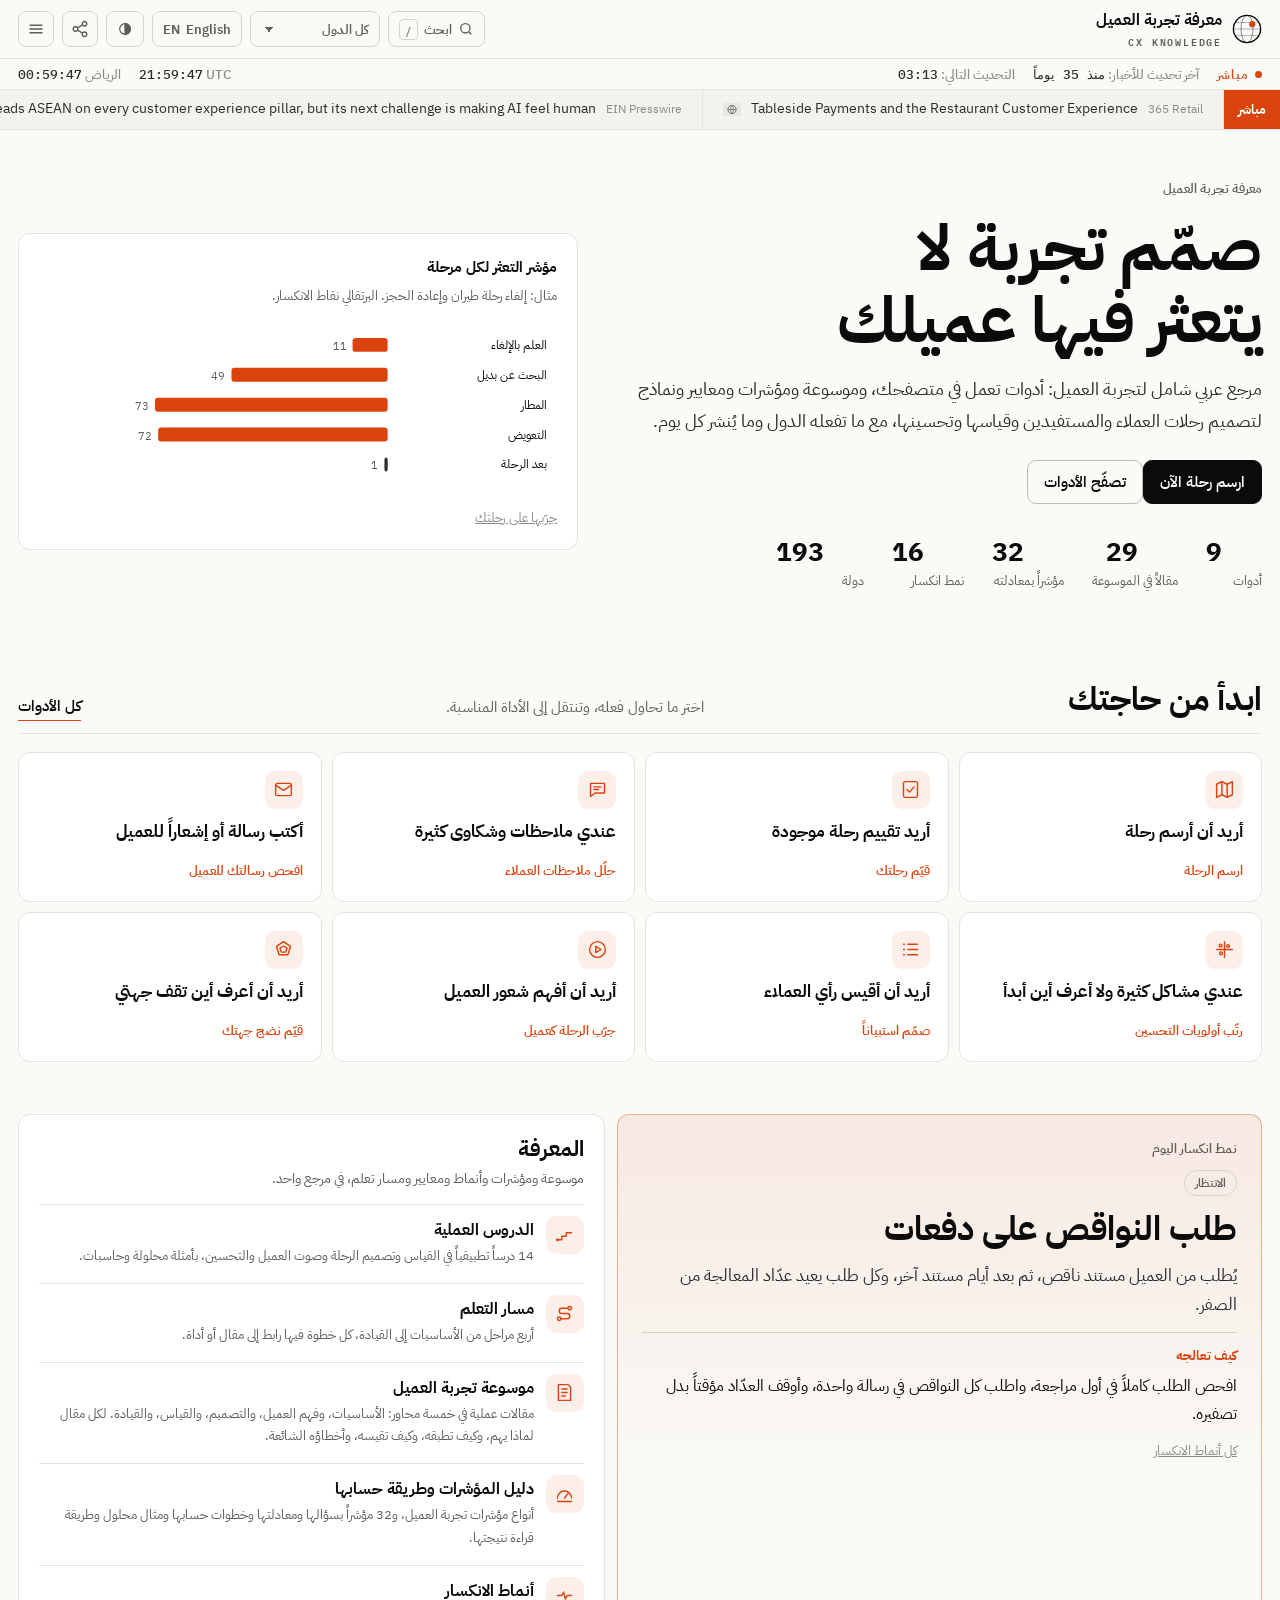
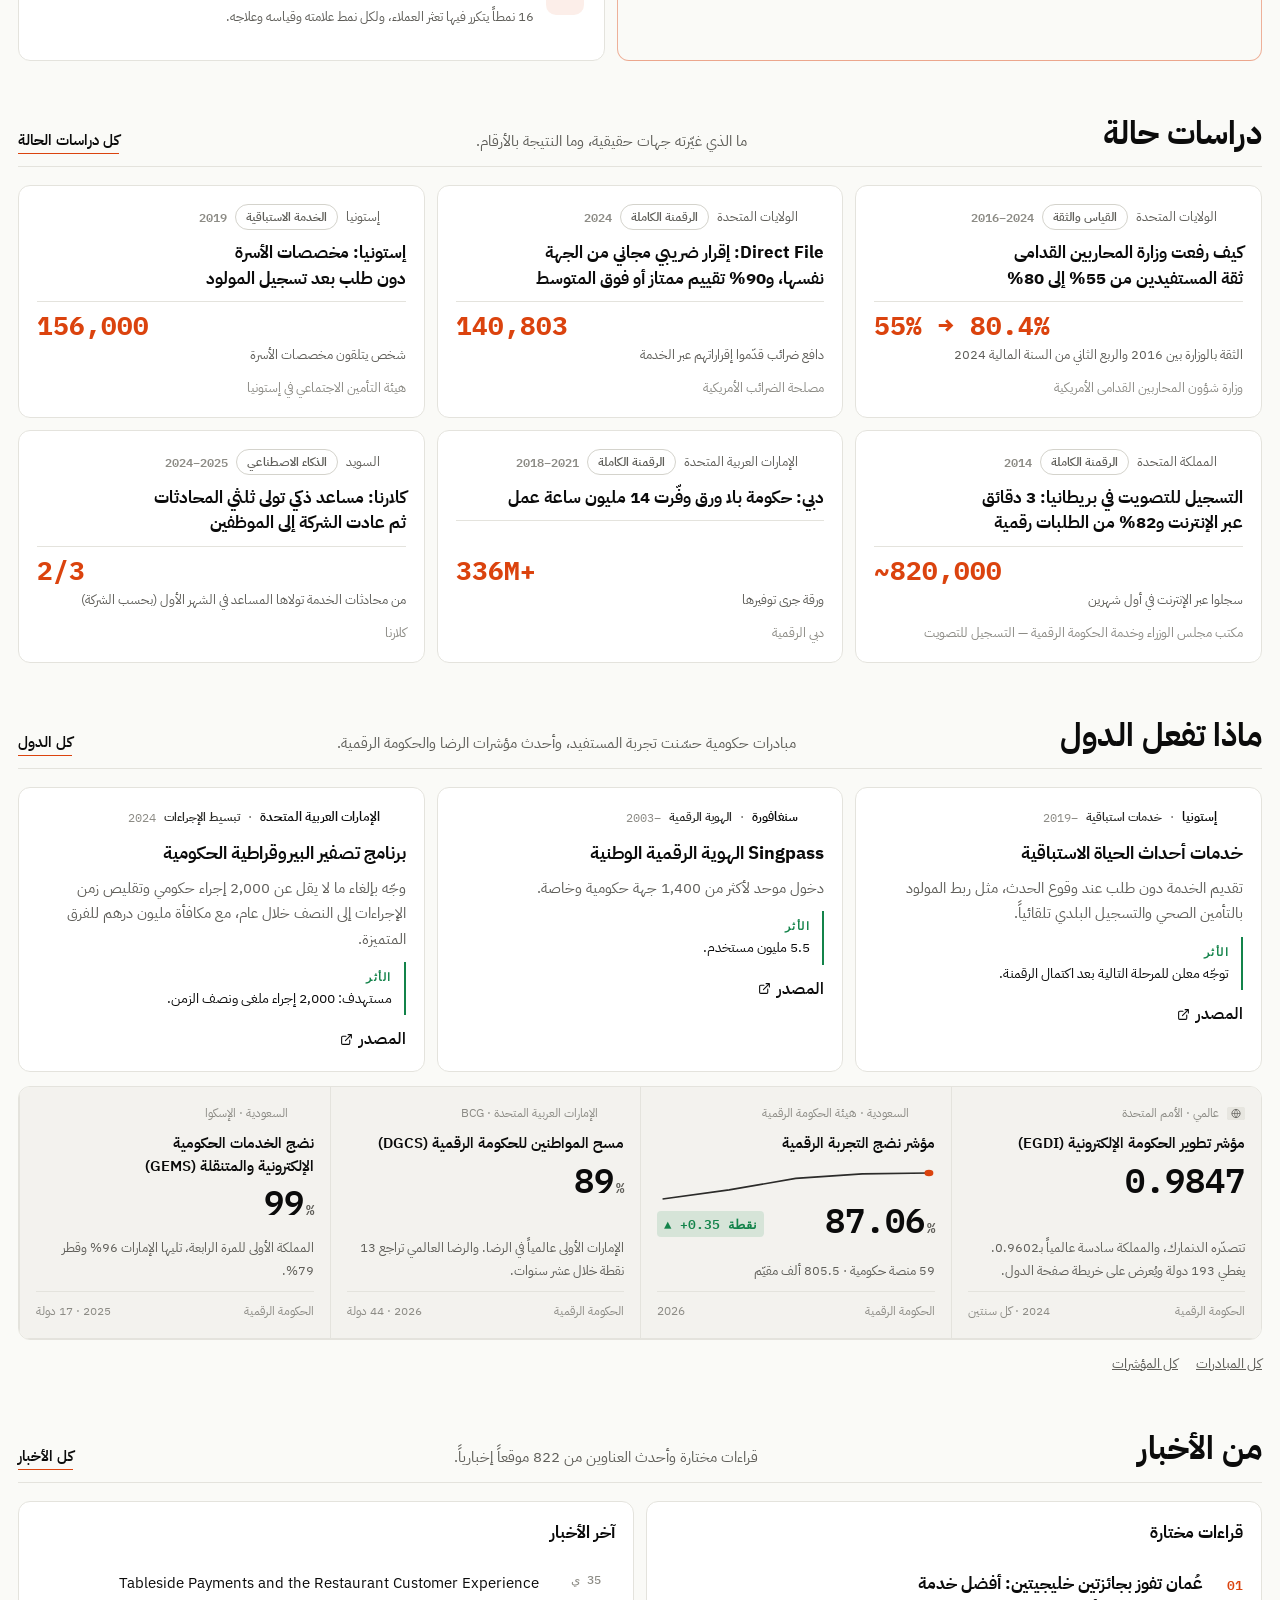
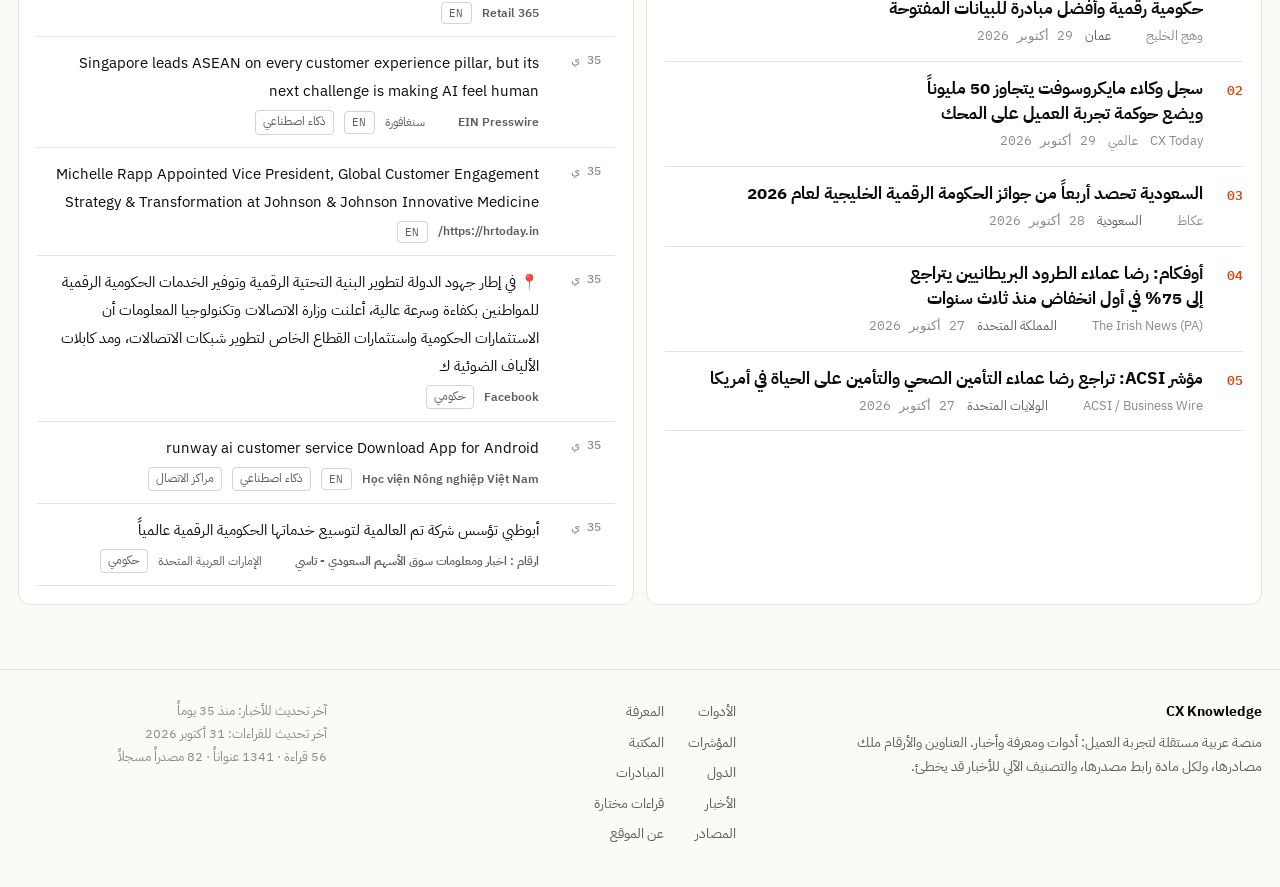
==== commit 521ec479: "Practical lessons (14, with worked examples and calculators); countries route and wording replace at" ====
--- a/index.html
+++ b/index.html
@@ -16,9 +16,9 @@
 <link rel="icon" href="assets/favicon.svg" type="image/svg+xml">
 <link rel="preconnect" href="https://fonts.googleapis.com">
 <link rel="preconnect" href="https://fonts.gstatic.com" crossorigin>
-<link rel="stylesheet" href="assets/fonts/fonts.css?v=202610311200">
+<link rel="stylesheet" href="assets/fonts/fonts.css?v=202610312358">
 <link rel="stylesheet" href="https://fonts.googleapis.com/css2?family=IBM+Plex+Sans+Arabic:wght@400;500;600;700&family=IBM+Plex+Sans:wght@400;500;600&family=IBM+Plex+Mono:wght@500;600&display=swap">
-<link rel="stylesheet" href="assets/app.css?v=202610311200">
+<link rel="stylesheet" href="assets/app.css?v=202610312358">
 </head>
 <body>
 <a class="skip" href="#main">انتقل إلى المحتوى</a>
@@ -59,30 +59,32 @@
 <div class="tip" id="tip" role="tooltip" hidden></div>
 
 <script>try{var t=localStorage.getItem('cxk-theme2');if(t==='light'||t==='dark')document.documentElement.setAttribute('data-theme',t);if(/^#\/?en(\/|$)/.test(location.hash)){document.documentElement.lang='en';document.documentElement.dir='ltr';}}catch(e){}</script>
-<script src="data/countries.js?v=202610311200"></script>
-<script src="data/profiles.js?v=202610311200"></script>
-<script src="data/news.js?v=202610311200"></script>
-<script src="data/indices.js?v=202610311200"></script>
-<script src="data/library.js?v=202610311200"></script>
-<script src="data/lab.js?v=202610311200"></script>
-<script src="data/kit.js?v=202610311200"></script>
-<script src="data/cases.js?v=202610311200"></script>
-<script src="data/methods.js?v=202610311200"></script>
-<script src="data/ref.js?v=202610311200"></script>
-<script src="data/sources.js?v=202610311200"></script>
-<script src="data/glossary.js?v=202610311200"></script>
-<script src="data/shelf.js?v=202610311200"></script>
-<script src="data/metricx.js?v=202610311200"></script>
-<script src="data/model.js?v=202610311200"></script>
-<script src="assets/vendor/d3-array.min.js?v=202610311200"></script>
-<script src="assets/vendor/d3-geo.min.js?v=202610311200"></script>
-<script src="assets/vendor/topojson-client.min.js?v=202610311200"></script>
-<script src="assets/i18n.js?v=202610311200"></script>
-<script src="assets/lab.js?v=202610311200"></script>
-<script src="assets/tools.js?v=202610311200"></script>
-<script src="assets/assess.js?v=202610311200"></script>
-<script src="assets/ref.js?v=202610311200"></script>
-<script src="assets/model.js?v=202610311200"></script>
-<script src="assets/app.js?v=202610311200"></script>
+<script src="data/countries.js?v=202610312358"></script>
+<script src="data/profiles.js?v=202610312358"></script>
+<script src="data/news.js?v=202610312358"></script>
+<script src="data/indices.js?v=202610312358"></script>
+<script src="data/library.js?v=202610312358"></script>
+<script src="data/lab.js?v=202610312358"></script>
+<script src="data/kit.js?v=202610312358"></script>
+<script src="data/cases.js?v=202610312358"></script>
+<script src="data/methods.js?v=202610312358"></script>
+<script src="data/ref.js?v=202610312358"></script>
+<script src="data/sources.js?v=202610312358"></script>
+<script src="data/glossary.js?v=202610312358"></script>
+<script src="data/shelf.js?v=202610312358"></script>
+<script src="data/metricx.js?v=202610312358"></script>
+<script src="data/model.js?v=202610312358"></script>
+<script src="data/lessons.js?v=202610312358"></script>
+<script src="assets/vendor/d3-array.min.js?v=202610312358"></script>
+<script src="assets/vendor/d3-geo.min.js?v=202610312358"></script>
+<script src="assets/vendor/topojson-client.min.js?v=202610312358"></script>
+<script src="assets/i18n.js?v=202610312358"></script>
+<script src="assets/lab.js?v=202610312358"></script>
+<script src="assets/tools.js?v=202610312358"></script>
+<script src="assets/assess.js?v=202610312358"></script>
+<script src="assets/ref.js?v=202610312358"></script>
+<script src="assets/model.js?v=202610312358"></script>
+<script src="assets/lessons.js?v=202610312358"></script>
+<script src="assets/app.js?v=202610312358"></script>
 </body>
 </html>
--- a/assets/app.css
+++ b/assets/app.css
@@ -1002,3 +1002,172 @@
 .arep>*,.ast>*{min-width:0}
 .arep .tablewrap{overflow-x:auto;max-width:100%}
 .gtab{min-width:640px}
+
+/* ===== إضافات 2026-10: التقييم عند الطلب، نموذج «وُصول»، المنهجيات، المكتبة، المؤشرات ===== */
+.gobar{display:flex;flex-wrap:wrap;align-items:center;gap:10px 14px;margin-top:6px;padding:12px 14px;border:1px dashed var(--line-2);border-radius:var(--r);background:var(--surface-2)}
+.gobar .srcl.warn,#mMsg.warn,.srcl.warn{color:var(--accent);font-weight:600}
+.dim{opacity:.45;filter:grayscale(.4);transition:opacity .2s}
+.repstale{display:flex;flex-wrap:wrap;align-items:center;gap:10px;padding:10px 12px;margin-bottom:12px;border:1px solid var(--accent-line);border-radius:10px;background:var(--accent-soft);font-size:14px}
+.repcap{padding:10px 12px;border-inline-start:3px solid var(--accent);background:var(--accent-soft);border-radius:6px;font-size:14px;margin:4px 0}
+.cix{display:block;font-size:13px;color:var(--muted);margin-top:4px}.cix b{color:var(--fg)}
+.critb{display:inline-block;font:700 11px var(--f-body);color:var(--accent);border:1px solid var(--accent-line);border-radius:99px;padding:0 8px;margin-inline-start:2px}
+.lvd{font-size:13.5px;color:var(--fg-2);margin:0;min-height:1em}.lvd b{font-family:var(--f-mono)}
+.evsel{display:inline-flex;align-items:center;gap:8px;font-size:13px;color:var(--muted)}.evsel select{font:inherit;color:var(--fg);background:var(--surface);border:1px solid var(--line-2);border-radius:8px;padding:4px 8px}
+.row-btns .grow,.jt-bar .grow{flex:1}
+.calc .out[hidden]{display:none}
+.linkbtn{background:none;border:0;color:var(--accent);font:inherit;cursor:pointer;padding:0;text-decoration:underline}
+/* المؤشرات */
+.mtypes{margin-top:22px}.mtypes .h3{font-size:20px}
+.mtgrid{display:grid;grid-template-columns:repeat(auto-fit,minmax(230px,1fr));gap:10px;margin-top:12px}
+.mtc{all:unset;box-sizing:border-box;cursor:pointer;display:grid;gap:6px;align-content:start;padding:14px;border:1px solid var(--line);border-radius:var(--r);background:var(--surface)}
+.mtc b{font:700 15px var(--f-body)}.mtc span{font-size:13.5px;color:var(--fg-2);line-height:1.6}.mtc small{color:var(--muted);font-size:12px}
+.mtc:hover,.mtc:focus-visible{border-color:var(--line-3)}.mtc[aria-pressed="true"]{border-color:var(--accent);box-shadow:0 0 0 3px var(--accent-soft)}
+.mlens{display:grid;grid-template-columns:repeat(auto-fit,minmax(280px,1fr));gap:10px;margin-top:10px}
+.mlens>div{padding:12px 14px;border-radius:var(--r);background:var(--surface-2)}.mlens b{font-size:14.5px}.mlens p{font-size:13.5px;color:var(--fg-2);margin-top:4px}
+.mdet{margin-top:10px;border-top:1px solid var(--line);padding-top:10px}
+.mdet summary{cursor:pointer;font:600 14px var(--f-body);color:var(--accent)}
+.mdet p{font-size:14px;color:var(--fg-2);margin-top:8px}
+.mq2,.mex{margin-top:10px;padding:10px 12px;border-radius:8px;background:var(--surface-2)}.mq2 small,.mex small{font:600 12px var(--f-body);color:var(--muted)}.mq2 p,.mex p{margin-top:4px;color:var(--fg)}
+.mex{border-inline-start:3px solid var(--accent)}
+.msteps,.apsteps{margin:10px 0 0;padding-inline-start:22px;display:grid;gap:4px;font-size:14px;color:var(--fg-2)}
+.ixtypes{display:grid;grid-template-columns:repeat(auto-fit,minmax(200px,1fr));gap:10px;margin-top:18px}
+.ixtypes>div{padding:12px 14px;border:1px solid var(--line);border-radius:var(--r);background:var(--surface)}.ixtypes b{font-size:14.5px}.ixtypes p{font-size:13px;color:var(--fg-2);margin-top:4px;line-height:1.6}
+.ixw{display:grid;grid-template-rows:1fr auto;min-width:0;border-inline-end:1px solid var(--line);border-bottom:1px solid var(--line);background:var(--bg-2)}
+.ixw .ix{border:0}
+.ixm{padding:0 16px 14px}.ixm summary{cursor:pointer;font:600 13.5px var(--f-body);color:var(--accent)}
+.ixm p{font-size:13.5px;color:var(--fg-2);margin-top:8px;line-height:1.7}.ixm .stg{margin-top:8px;display:inline-block}
+.ixm dl{display:grid;gap:6px;margin:8px 0 0}.ixm dt{font:600 12px var(--f-body);color:var(--muted)}.ixm dd{margin:0;font-size:13.5px}
+/* نموذج وصول */
+.mdl-hero{margin-top:18px}.mdl-tag{font:700 clamp(18px,2.4vw,22px)/1.5 var(--f-display);color:var(--accent);margin-bottom:8px}
+.mdl-novel{display:grid;grid-template-columns:repeat(auto-fit,minmax(230px,1fr));gap:10px}
+.mdl-novel article{padding:16px;border:1px solid var(--line);border-radius:var(--r);background:var(--surface)}
+.mdl-novel .num{font:700 13px var(--f-mono);color:var(--accent)}.mdl-novel h3{font-size:16px;margin:6px 0}.mdl-novel p{font-size:14px;color:var(--fg-2)}
+.mdl-layers{display:grid;gap:10px}
+.mdl-layer{display:grid;grid-template-columns:minmax(180px,260px) 1fr;gap:12px;align-items:center;padding:14px;border-radius:var(--r);border:1px solid var(--line);background:var(--surface)}
+.mdl-layer.outcome{border-inline-start:5px solid var(--accent)}.mdl-layer.journey{border-inline-start:5px solid var(--fg-2)}.mdl-layer.system{border-inline-start:5px solid var(--line-3)}
+.mdl-layer .lh b{font-size:16px}.mdl-layer .lh p{font-size:13.5px;color:var(--fg-2);margin-top:4px}
+.mdl-layer .lds{display:flex;flex-wrap:wrap;gap:8px}
+.mdl-layer .ld{display:inline-flex;align-items:center;gap:8px;padding:8px 12px;border-radius:10px;background:var(--surface-2);border:1px solid var(--line-2);text-decoration:none;color:var(--fg);font-size:14px}
+.mdl-layer .ld b{font:700 13px var(--f-mono);color:var(--muted)}.mdl-layer .ld.crit{border:2px solid var(--accent)}
+@media (max-width:700px){.mdl-layer{grid-template-columns:1fr}}
+.mdl-dims{display:grid;grid-template-columns:repeat(auto-fit,minmax(320px,1fr));gap:10px}
+.mdl-dim{padding:16px;border:1px solid var(--line);border-radius:var(--r);background:var(--surface);display:grid;gap:8px;align-content:start;scroll-margin-top:calc(var(--hdr) + 20px)}
+.mdl-dim .dh{display:grid;grid-template-columns:auto 1fr auto;gap:10px;align-items:start}.mdl-dim .dh>.num{font:700 20px var(--f-mono);color:var(--accent)}
+.mdl-dim h3{font-size:16px;margin-top:4px}.mdl-dim>p{font-size:14px;color:var(--fg-2)}
+.mdl-dim summary{cursor:pointer;font:600 13.5px var(--f-body);color:var(--accent)}
+.lvls{list-style:none;margin:8px 0;padding:0;display:grid;gap:4px}.lvls li{display:grid;grid-template-columns:24px 1fr;gap:8px;font-size:13.5px}.lvls b{font-family:var(--f-mono);color:var(--muted)}
+.mdl-calc{display:grid;gap:8px}.mdl-calc>div{padding:12px 14px;border-radius:10px;background:var(--surface-2)}.mdl-calc small{font:600 12px var(--f-body);color:var(--muted);display:block;margin-bottom:4px}.mdl-calc code{font:500 14px/1.7 var(--f-body);white-space:normal}
+.evl{list-style:none;padding:0;margin:8px 0 0;display:grid;gap:10px}.evl li{display:grid;grid-template-columns:44px 1fr;gap:10px;align-items:start}.evl li>b{font:700 18px var(--f-mono);color:var(--accent)}.evl p{font-size:13.5px;color:var(--fg-2)}
+.bandbar{display:flex;gap:3px;margin-top:10px;border-radius:8px;overflow:hidden}
+.bandbar>div{display:grid;gap:2px;padding:10px 6px;background:var(--surface-3);text-align:center;min-width:0}
+.bandbar>div:first-child{background:var(--accent-soft)}.bandbar>div:last-child{background:color-mix(in srgb,var(--up) 18%,transparent)}
+.bandbar b{font-size:12.5px;line-height:1.35}.bandbar span{font-size:11.5px;color:var(--muted)}
+@media (max-width:560px){.bandbar{flex-direction:column}.bandbar>div{flex:none!important}}
+.gtab tr.tot td{border-top:2px solid var(--line-3);font-weight:600}
+.mdl-st{list-style:none;margin:0;padding:0;display:grid;gap:12px}
+.mdl-st>li{display:grid;grid-template-columns:76px 1fr;gap:16px;padding:18px;border:1px solid var(--line);border-radius:var(--r);background:var(--surface)}
+.mdl-st .sn{display:grid;justify-items:center;align-content:start;gap:2px}.mdl-st .sn .num{width:46px;height:46px;border-radius:50%;display:grid;place-items:center;background:var(--fg);color:var(--bg);font:700 20px var(--f-mono)}.mdl-st .sn small{font-size:11.5px;color:var(--muted)}
+.mdl-st h3{font-size:18px}.mdl-st li>div>p{font-size:14.5px;color:var(--fg-2);margin-top:4px}
+.mdl-st .sgrid{display:grid;grid-template-columns:1fr 1fr;gap:16px;margin-top:12px}.mdl-st h4{font:600 13px var(--f-body);color:var(--muted);margin:8px 0 6px}
+.mdl-st ul{margin:0;padding-inline-start:18px;display:grid;gap:4px;font-size:14px}
+.mdl-st .outs{display:flex;flex-wrap:wrap;gap:6px}.mdl-st .outs span,.mdl-st .outs a{font-size:13px;padding:2px 10px;border-radius:4px;border:1px solid var(--line-2);color:var(--fg-2);text-decoration:none}.mdl-st .outs a:hover{border-color:var(--accent);color:var(--accent)}
+@media (max-width:700px){.mdl-st>li{grid-template-columns:1fr}.mdl-st .sn{justify-items:start;grid-auto-flow:column;align-items:center;gap:8px}.mdl-st .sgrid{grid-template-columns:1fr}}
+.cta-band{display:flex;flex-wrap:wrap;justify-content:space-between;align-items:center;gap:14px;margin:30px 0 10px;padding:22px;border-radius:var(--r);border:1px solid var(--accent-line);background:linear-gradient(135deg,var(--accent-soft),transparent 70%)}
+.cta-band h2{font-size:20px}.cta-band p{font-size:14.5px;color:var(--fg-2);margin-top:4px;max-width:62ch}
+/* المنهجيات */
+.aps{display:grid;grid-template-columns:repeat(auto-fit,minmax(340px,1fr));gap:12px}
+.ap{padding:18px;border:1px solid var(--line);border-radius:var(--r);background:var(--surface);display:grid;gap:10px;align-content:start;scroll-margin-top:calc(var(--hdr) + 20px)}
+.ap.hit{border-color:var(--accent);box-shadow:0 0 0 3px var(--accent-soft)}
+.aph h3{font-size:18px}.ap>p{font-size:14.5px;color:var(--fg-2)}
+.ap dl{display:grid;gap:8px;margin:0}.ap dt{font:600 12.5px var(--f-body);color:var(--muted)}.ap dd{margin:2px 0 0;font-size:14px}.ap .w dt{color:var(--accent)}
+.apf{display:flex;flex-wrap:wrap;justify-content:space-between;gap:8px;align-items:center;font-size:13px;color:var(--muted);border-top:1px solid var(--line);padding-top:10px}
+.stchip{display:inline-block;font-size:12px;padding:1px 8px;border-radius:99px;background:var(--surface-2);border:1px solid var(--line-2);color:var(--fg-2);margin:2px 0}
+.mapt{display:grid;grid-template-columns:repeat(auto-fit,minmax(250px,1fr));gap:10px}
+.mapt>div{padding:14px;border:1px solid var(--line);border-radius:var(--r);background:var(--surface)}.mapt b{display:block;font-size:15px}.mapt p{font-size:13.5px;color:var(--fg-2);margin-top:6px}
+/* المكتبة */
+.lsel{display:flex;flex-wrap:wrap;gap:8px;align-items:center}
+.lmeta{display:flex;flex-wrap:wrap;gap:6px;margin:8px 0 6px}.lmeta span{font-size:11.5px;padding:1px 8px;border-radius:99px;border:1px solid var(--line-2);color:var(--muted)}
+.lmeta .lv{border-color:var(--accent-line);color:var(--accent)}
+.book .cv.ar{border-inline-start-color:var(--up)}
+.pods{display:grid;grid-template-columns:repeat(2,minmax(0,1fr));gap:12px;margin-top:18px}
+@media (max-width:760px){.pods{grid-template-columns:minmax(0,1fr)}}
+.podc{display:grid;grid-template-columns:52px minmax(0,1fr);gap:14px;padding:16px;border:1px solid var(--line);border-radius:var(--r);background:var(--surface)}
+.podc .pi{width:52px;height:52px;border-radius:12px;display:grid;place-items:center;background:var(--accent-soft);color:var(--accent)}.podc .pi svg{width:26px;height:26px}
+.podc h3{font-size:17px}.podc p{font-size:14px;color:var(--fg-2);margin-top:6px}.podc .btn{margin-top:4px}
+.book a svg,.podc a svg,.apf a svg,.ixm a svg,.lsel svg{width:13px;height:13px;vertical-align:-2px;flex:none}
+@media (max-width:760px){.status:not(:has(.lensChip)){display:none}}
+
+/* ===== الدروس العملية ===== */
+.lintro{font-size:16.5px;color:var(--fg-2);max-width:760px;line-height:1.85;margin:4px 0 28px}
+.ltrack{margin-block:8px 40px}
+.ltrack header{display:grid;grid-template-columns:1fr auto;gap:4px 16px;align-items:end;border-bottom:1px solid var(--line);padding-bottom:12px;margin-bottom:16px}
+.ltrack h2{font:700 22px var(--f-display)}
+.ltrack header p{grid-column:1;color:var(--muted);font-size:14.5px}
+.lcount{grid-row:1/3;grid-column:2;font:500 12.5px var(--f-mono);color:var(--muted)}
+.lgrid{list-style:none;padding:0;margin:0;display:grid;grid-template-columns:repeat(auto-fill,minmax(280px,1fr));gap:12px}
+.lcard{display:flex;flex-direction:column;gap:8px;height:100%;padding:18px;border:1px solid var(--line);border-radius:var(--r);background:var(--surface);text-decoration:none;color:var(--fg);transition:border-color .15s,transform .15s}
+.lcard:hover{border-color:var(--accent-line);transform:translateY(-2px)}
+.lno{font:600 13px var(--f-mono);color:var(--accent)}
+.lcard b{font-size:16.5px;line-height:1.5}
+.lsum{font-size:14px;color:var(--fg-2);line-height:1.7;flex:1}
+.lmeta{display:flex;flex-wrap:wrap;gap:6px;font-size:12.5px;color:var(--muted)}
+.lmeta span{border:1px solid var(--line-2);border-radius:99px;padding:2px 9px}
+.lmeta .lhas{border-color:var(--accent-line);color:var(--accent)}
+.lesson .crumb{display:inline-block;margin-bottom:10px}
+.lhead{border-bottom:1px solid var(--line);padding-bottom:18px;margin-bottom:24px}
+.lhead h2{font:700 clamp(24px,3.4vw,34px)/1.35 var(--f-display);margin:8px 0}
+.lhead .lede{font-size:17px;color:var(--fg-2)}
+.lbody{display:grid;grid-template-columns:minmax(0,1fr) 340px;gap:28px;align-items:start}
+.lside{position:sticky;top:calc(var(--hdr) + 16px);display:grid;gap:16px}
+.lsec{margin-bottom:28px}
+.lside .lsec{margin:0;border:1px solid var(--line);border-radius:var(--r);background:var(--surface);padding:16px}
+.lsec h3{font:700 18px var(--f-display);margin-bottom:10px}
+.lsec h4{font-size:14px;color:var(--muted);margin:14px 0 6px}
+.lsec p{line-height:1.85}
+.lneed,.lmist{padding-inline-start:20px;display:grid;gap:6px;line-height:1.75}
+.lmist li::marker{color:var(--down)}
+.lsteps{list-style:none;padding:0;margin:0;counter-reset:ls;display:grid;gap:12px}
+.lsteps li{counter-increment:ls;display:grid;grid-template-columns:34px 1fr;gap:2px 12px;padding:14px;border:1px solid var(--line);border-radius:var(--r);background:var(--surface)}
+.lsteps li::before{content:counter(ls);grid-row:1/3;width:30px;height:30px;border-radius:50%;background:var(--accent-soft);color:var(--accent);font:700 14px var(--f-mono);display:grid;place-items:center}
+.lsteps b{font-size:15.5px}.lsteps p{font-size:14.5px;color:var(--fg-2);line-height:1.8}
+.lext{color:var(--muted);font-size:14px;margin-bottom:10px}
+.tscroll{overflow-x:auto;-webkit-overflow-scrolling:touch;border:1px solid var(--line);border-radius:10px}
+.ltab{width:100%;border-collapse:collapse;font-size:14px}
+.ltab.wide{min-width:560px}
+.ltab th,.ltab td{padding:9px 12px;border-bottom:1px solid var(--line);text-align:start;vertical-align:top}
+.ltab th{background:var(--surface-2);font-weight:600;font-size:13px;color:var(--fg-2)}
+.ltab tr:last-child td{border-bottom:0}
+.lcalcs{margin:14px 0;padding-inline-start:20px;display:grid;gap:6px;font:500 14px/1.7 var(--f-body)}
+.lres{border-inline-start:3px solid var(--accent);background:var(--accent-soft);border-radius:0 10px 10px 0;padding:12px 14px;margin-top:12px}
+[dir=rtl] .lres{border-radius:10px 0 0 10px}
+.lres small{display:block;font-weight:700;color:var(--accent);margin-bottom:4px}
+.ldrill details{margin-top:10px;border:1px dashed var(--line-3);border-radius:10px;padding:10px 14px}
+.ldrill summary{cursor:pointer;font-weight:600;color:var(--accent)}
+.ldrill details p{margin-top:8px}
+.lfields{display:grid;grid-template-columns:1fr 1fr;gap:8px}
+.lfields label,.larea{display:grid;gap:4px;font-size:12.5px;color:var(--muted)}
+.lfields input,.larea textarea,.lprow input{width:100%;font:500 15px var(--f-body);color:var(--fg);background:var(--bg);border:1px solid var(--line-2);border-radius:8px;padding:8px 10px}
+.lfields input:focus,.larea textarea:focus,.lprow input:focus{outline:2px solid var(--accent-line);outline-offset:1px}
+.larea{margin-top:8px}.larea textarea{resize:vertical;line-height:1.6}
+.lout{display:grid;gap:6px;margin-top:12px;border-top:1px solid var(--line);padding-top:12px}
+.lout div{display:flex;justify-content:space-between;gap:10px;align-items:baseline}
+.lout dt{font-size:13.5px;color:var(--fg-2)}.lout dd{font:700 17px var(--f-mono);color:var(--fg);text-align:end}
+.lprio{display:grid;gap:6px}
+.lph,.lprow{display:grid;grid-template-columns:minmax(0,1fr) 46px 46px 46px 48px;gap:6px;align-items:center}
+.lph{font-size:11.5px;color:var(--muted)}
+.lprow input{padding:6px;font-size:13.5px}.lprow input[type=number]{text-align:center}
+.lprow output{font:700 15px var(--f-mono);text-align:center}
+.lprow.top output{color:var(--accent)}
+.lcalc [data-add]{margin-top:8px}
+.llinks{list-style:none;padding:0;margin:0;display:grid;gap:4px}
+.llinks a{display:grid;gap:2px;padding:8px 10px;border-radius:8px;text-decoration:none;color:var(--fg)}
+.llinks a:hover{background:var(--surface-2)}
+.llinks small{font-size:11.5px;color:var(--accent);font-weight:600}
+.lpn{display:grid;grid-template-columns:1fr 1fr;gap:12px;border-top:1px solid var(--line);padding-top:18px;margin-top:8px}
+.lpn a{display:grid;gap:4px;padding:14px;border:1px solid var(--line);border-radius:var(--r);text-decoration:none;color:var(--fg)}
+.lpn a:hover{border-color:var(--accent-line)}
+.lpn small{color:var(--muted);font-size:12.5px}
+.lpn .nx{text-align:end}
+.lmain,.lside,.lsec{min-width:0}
+@media (max-width:980px){.lbody{grid-template-columns:minmax(0,1fr)}.lside{position:static}}
+@media (max-width:560px){.lpn{grid-template-columns:1fr}.lpn .nx{text-align:start}.lfields{grid-template-columns:1fr 1fr}.lph,.lprow{grid-template-columns:minmax(0,1fr) 40px 40px 40px 42px}}
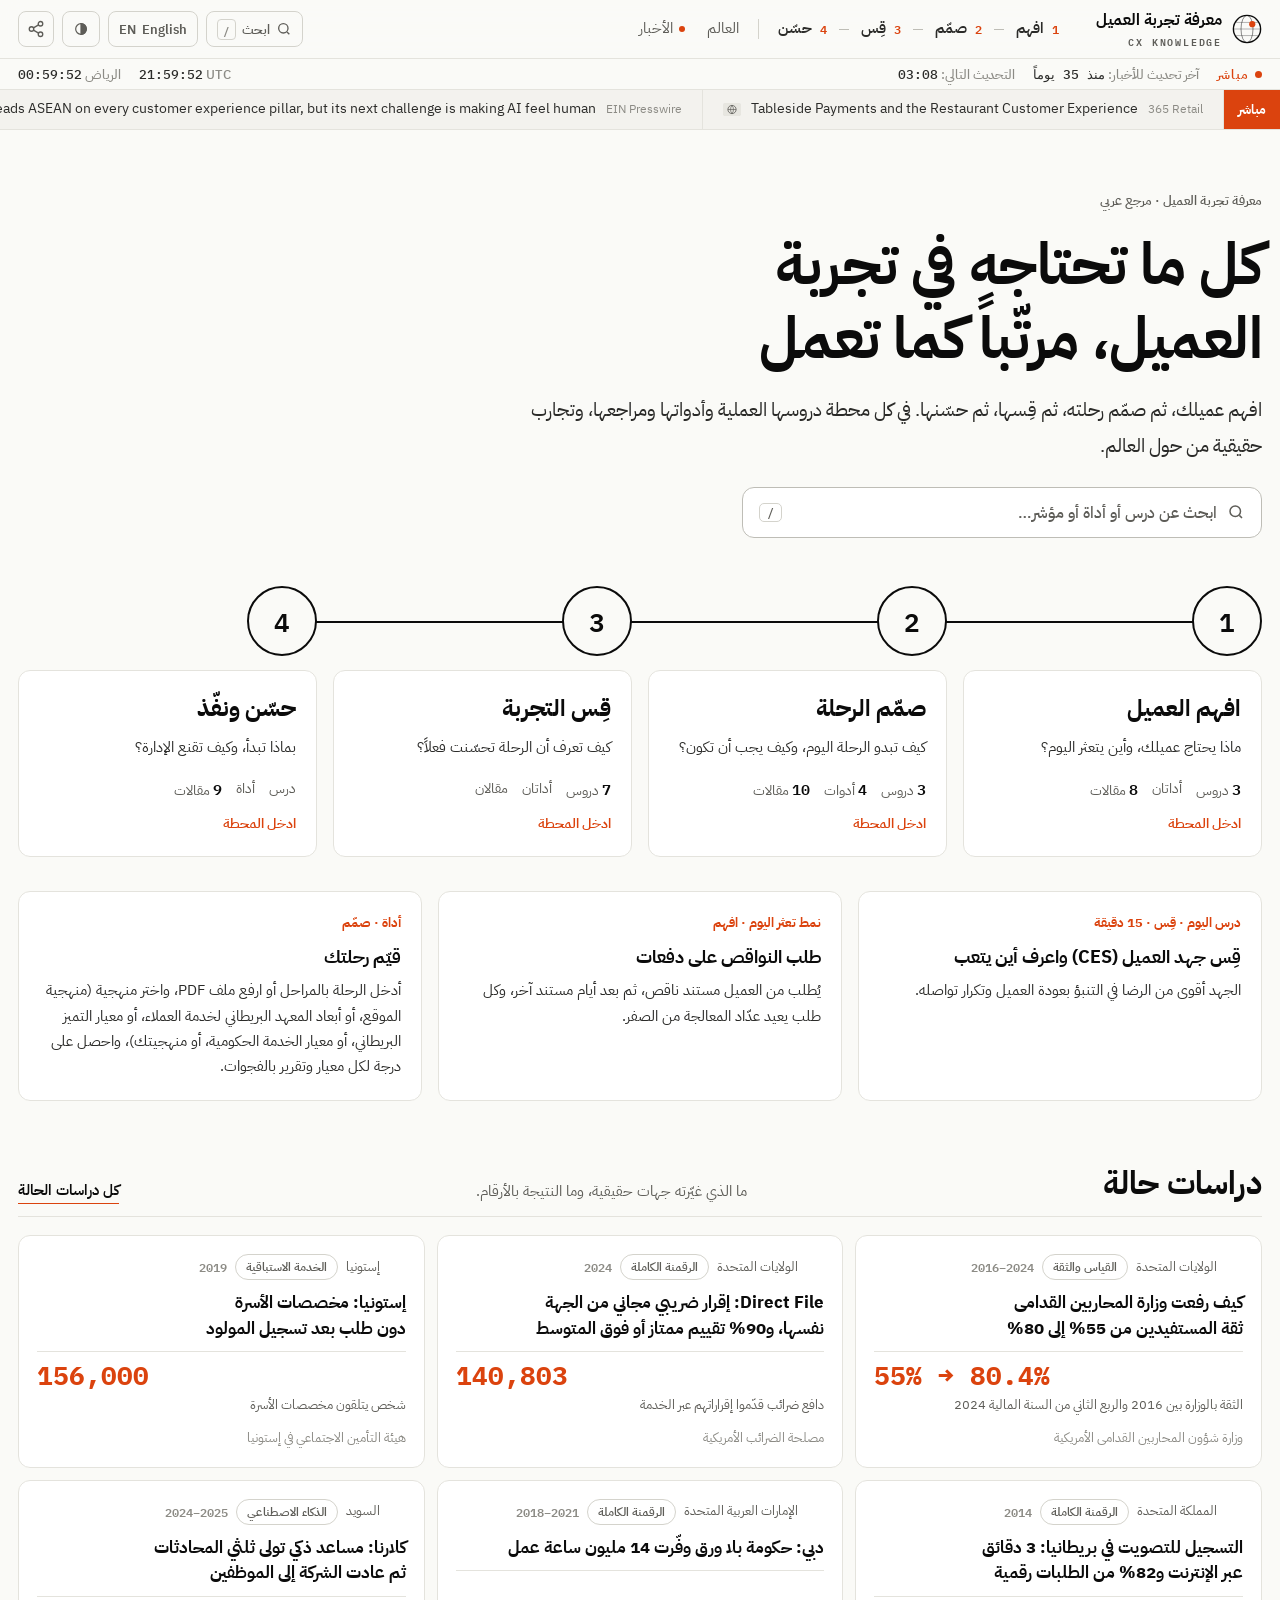
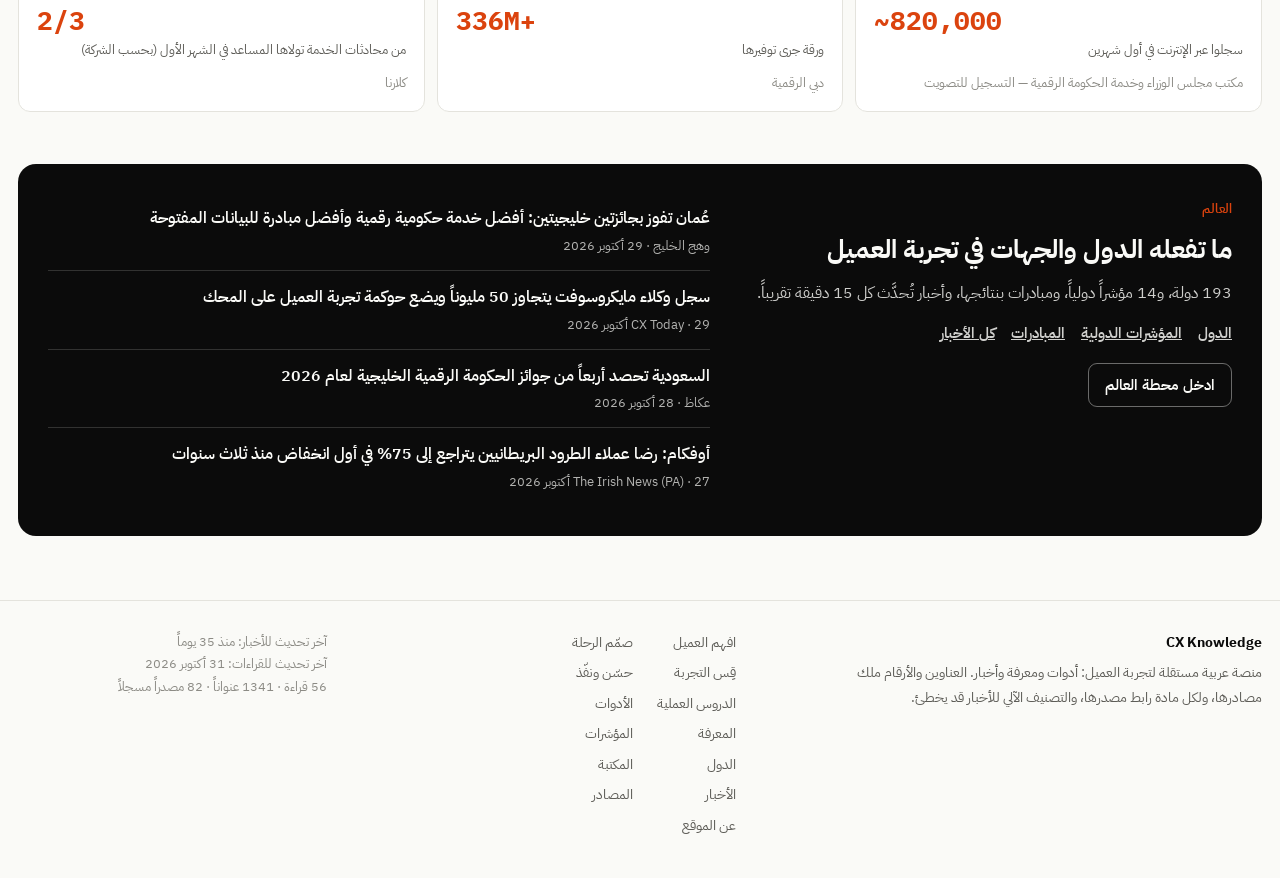
==== commit 135ffd4d: "Restructure around the CX work cycle: Understand, Design, Measure, Improve stations plus World; new " ====
--- a/index.html
+++ b/index.html
@@ -16,9 +16,9 @@
 <link rel="icon" href="assets/favicon.svg" type="image/svg+xml">
 <link rel="preconnect" href="https://fonts.googleapis.com">
 <link rel="preconnect" href="https://fonts.gstatic.com" crossorigin>
-<link rel="stylesheet" href="assets/fonts/fonts.css?v=202610312358">
+<link rel="stylesheet" href="assets/fonts/fonts.css?v=202611010009">
 <link rel="stylesheet" href="https://fonts.googleapis.com/css2?family=IBM+Plex+Sans+Arabic:wght@400;500;600;700&family=IBM+Plex+Sans:wght@400;500;600&family=IBM+Plex+Mono:wght@500;600&display=swap">
-<link rel="stylesheet" href="assets/app.css?v=202610312358">
+<link rel="stylesheet" href="assets/app.css?v=202611010009">
 </head>
 <body>
 <a class="skip" href="#main">انتقل إلى المحتوى</a>
@@ -59,32 +59,33 @@
 <div class="tip" id="tip" role="tooltip" hidden></div>
 
 <script>try{var t=localStorage.getItem('cxk-theme2');if(t==='light'||t==='dark')document.documentElement.setAttribute('data-theme',t);if(/^#\/?en(\/|$)/.test(location.hash)){document.documentElement.lang='en';document.documentElement.dir='ltr';}}catch(e){}</script>
-<script src="data/countries.js?v=202610312358"></script>
-<script src="data/profiles.js?v=202610312358"></script>
-<script src="data/news.js?v=202610312358"></script>
-<script src="data/indices.js?v=202610312358"></script>
-<script src="data/library.js?v=202610312358"></script>
-<script src="data/lab.js?v=202610312358"></script>
-<script src="data/kit.js?v=202610312358"></script>
-<script src="data/cases.js?v=202610312358"></script>
-<script src="data/methods.js?v=202610312358"></script>
-<script src="data/ref.js?v=202610312358"></script>
-<script src="data/sources.js?v=202610312358"></script>
-<script src="data/glossary.js?v=202610312358"></script>
-<script src="data/shelf.js?v=202610312358"></script>
-<script src="data/metricx.js?v=202610312358"></script>
-<script src="data/model.js?v=202610312358"></script>
-<script src="data/lessons.js?v=202610312358"></script>
-<script src="assets/vendor/d3-array.min.js?v=202610312358"></script>
-<script src="assets/vendor/d3-geo.min.js?v=202610312358"></script>
-<script src="assets/vendor/topojson-client.min.js?v=202610312358"></script>
-<script src="assets/i18n.js?v=202610312358"></script>
-<script src="assets/lab.js?v=202610312358"></script>
-<script src="assets/tools.js?v=202610312358"></script>
-<script src="assets/assess.js?v=202610312358"></script>
-<script src="assets/ref.js?v=202610312358"></script>
-<script src="assets/model.js?v=202610312358"></script>
-<script src="assets/lessons.js?v=202610312358"></script>
-<script src="assets/app.js?v=202610312358"></script>
+<script src="data/countries.js?v=202611010009"></script>
+<script src="data/profiles.js?v=202611010009"></script>
+<script src="data/news.js?v=202611010009"></script>
+<script src="data/indices.js?v=202611010009"></script>
+<script src="data/library.js?v=202611010009"></script>
+<script src="data/lab.js?v=202611010009"></script>
+<script src="data/kit.js?v=202611010009"></script>
+<script src="data/cases.js?v=202611010009"></script>
+<script src="data/methods.js?v=202611010009"></script>
+<script src="data/ref.js?v=202611010009"></script>
+<script src="data/sources.js?v=202611010009"></script>
+<script src="data/glossary.js?v=202611010009"></script>
+<script src="data/shelf.js?v=202611010009"></script>
+<script src="data/metricx.js?v=202611010009"></script>
+<script src="data/model.js?v=202611010009"></script>
+<script src="data/lessons.js?v=202611010009"></script>
+<script src="assets/vendor/d3-array.min.js?v=202611010009"></script>
+<script src="assets/vendor/d3-geo.min.js?v=202611010009"></script>
+<script src="assets/vendor/topojson-client.min.js?v=202611010009"></script>
+<script src="assets/i18n.js?v=202611010009"></script>
+<script src="assets/lab.js?v=202611010009"></script>
+<script src="assets/tools.js?v=202611010009"></script>
+<script src="assets/assess.js?v=202611010009"></script>
+<script src="assets/ref.js?v=202611010009"></script>
+<script src="assets/model.js?v=202611010009"></script>
+<script src="assets/lessons.js?v=202611010009"></script>
+<script src="assets/stations.js?v=202611010009"></script>
+<script src="assets/app.js?v=202611010009"></script>
 </body>
 </html>
--- a/assets/app.css
+++ b/assets/app.css
@@ -86,7 +86,7 @@
 .iconbtn:hover{color:var(--fg);border-color:var(--line-3)}
 .iconbtn svg{width:18px;height:18px}
 .menu{display:none}
-@media (max-width:1320px){
+@media (max-width:1100px){
   .nav{position:fixed;inset:calc(var(--hdr) + env(safe-area-inset-top,0px)) 0 auto;flex-direction:column;margin:0;background:var(--bg);border-bottom:1px solid var(--line);padding:6px max(16px,env(safe-area-inset-left,0px)) 14px;transform:translateY(-8px);opacity:0;pointer-events:none;transition:.18s}
   .nav.open{transform:none;opacity:1;pointer-events:auto}
   .nav a{font-size:17px;padding:13px 6px;border-bottom:1px solid var(--line);border-radius:0}
@@ -1171,3 +1171,91 @@
 .lmain,.lside,.lsec{min-width:0}
 @media (max-width:980px){.lbody{grid-template-columns:minmax(0,1fr)}.lside{position:static}}
 @media (max-width:560px){.lpn{grid-template-columns:1fr}.lpn .nx{text-align:start}.lfields{grid-template-columns:1fr 1fr}.lph,.lprow{grid-template-columns:minmax(0,1fr) 40px 40px 40px 42px}}
+
+/* ===== دورة العمل: التنقل ===== */
+.nav a.stn{gap:7px;font-weight:600;color:var(--fg-2)}
+.nav .nn{font:600 11.5px var(--f-mono);color:var(--accent);min-width:8px}
+.nav a.stn[aria-current="page"]{background:var(--fg);color:var(--bg)}
+.nav a.stn[aria-current="page"] .nn{color:var(--accent)}
+.nav .chev{width:10px;align-self:center;height:1px;background:var(--line-3);margin:0 1px}
+.nav .nsep{width:1px;height:20px;align-self:center;background:var(--line-2);margin:0 8px}
+@media (max-width:1100px){.nav .chev,.nav .nsep{display:none}.nav a.stn[aria-current="page"]{background:none;color:var(--accent)}}
+@media (max-width:1280px) and (min-width:1101px){.tools #lensSel{display:none}}
+.bnav.rail5{grid-template-columns:repeat(5,1fr);background-image:linear-gradient(var(--line-3),var(--line-3));background-repeat:no-repeat;background-size:62% 1px;background-position:center 19px}
+.bnav.rail5 .bn{width:24px;height:24px;border-radius:50%;display:grid;place-items:center;font:600 11.5px var(--f-mono);border:1.5px solid var(--fg-2);background:var(--bg);color:var(--fg)}
+.bnav.rail5 [aria-current="page"] .bn{background:var(--fg);color:var(--bg);border-color:var(--fg)}
+.bnav.rail5 svg{width:24px;height:24px;background:var(--bg);border-radius:50%}
+
+/* ===== دورة العمل: الرئيسية ===== */
+.bhero{padding:56px 0 30px;max-width:920px}
+.bhero h1{font:700 clamp(32px,5vw,58px)/1.28 var(--f-display);margin:14px 0 16px;letter-spacing:-.01em}
+.bhero p{font-size:clamp(16.5px,1.6vw,19px);line-height:1.85;color:var(--fg-2);max-width:760px}
+.bsearch{margin-top:24px;display:flex;align-items:center;gap:10px;width:min(520px,100%);padding:13px 16px;border:1px solid var(--line-3);border-radius:12px;background:var(--surface);color:var(--muted);font:500 15.5px var(--f-body);cursor:pointer;text-align:start}
+.bsearch:hover{border-color:var(--fg-2);color:var(--fg)}
+.bsearch svg{width:18px;height:18px;flex:none}.bsearch span{flex:1}
+.bsearch kbd{font:500 11.5px var(--f-mono);border:1px solid var(--line-2);border-radius:5px;padding:1px 7px}
+.brail{list-style:none;margin:18px 0 0;padding:0;display:grid;grid-template-columns:repeat(4,minmax(0,1fr));gap:16px;position:relative}
+.brail::before{content:"";position:absolute;top:35px;inset-inline-start:35px;inset-inline-end:calc((100% - 48px) / 4 - 35px);height:2px;background:var(--fg)}
+.bst{display:flex;flex-direction:column;gap:14px;text-decoration:none;color:var(--fg);height:100%}
+.bsn{position:relative;width:70px;height:70px;border-radius:50%;border:2px solid var(--fg);background:var(--bg);display:grid;place-items:center;font:600 26px var(--f-mono);transition:background .15s,color .15s}
+.bsc{flex:1;display:flex;flex-direction:column;gap:9px;padding:20px;border:1px solid var(--line);border-radius:var(--r);background:var(--surface);transition:border-color .15s,transform .15s}
+.bsc>b{font:700 23px var(--f-display)}
+.bq{font-size:15px;line-height:1.7;color:var(--fg-2)}
+.bct{display:flex;flex-wrap:wrap;gap:6px 14px;font-size:13.5px;color:var(--muted);margin-top:auto;padding-top:8px}
+.bct b{font:600 15px var(--f-mono);color:var(--fg)}
+.bgo{font-size:14px;font-weight:600;color:var(--accent)}
+.bst:hover .bsn{background:var(--fg);color:var(--bg)}
+.bst:hover .bsc{border-color:var(--fg-2);transform:translateY(-2px)}
+.btoday{display:grid;grid-template-columns:repeat(3,minmax(0,1fr));gap:16px;margin:34px 0 10px}
+.bday{display:flex;flex-direction:column;gap:8px;padding:20px;border:1px solid var(--line);border-radius:var(--r);background:var(--surface);text-decoration:none;color:var(--fg)}
+.bday:hover{border-color:var(--accent-line)}
+.bk{font-size:13px;font-weight:700;color:var(--accent)}
+.bday b{font-size:18px;line-height:1.5}.bday>span:last-child{font-size:14.5px;line-height:1.75;color:var(--fg-2)}
+.bworld{display:grid;grid-template-columns:minmax(0,1fr) minmax(0,1.35fr);gap:32px;padding:30px;border-radius:18px;background:var(--fg);color:var(--bg)}
+.bworld .kicker{color:var(--accent)}
+.bwi h2{font:700 26px/1.4 var(--f-display);margin:10px 0}
+.bwi p{line-height:1.85;opacity:.82}
+.bwl{display:flex;flex-wrap:wrap;gap:6px 16px;margin:12px 0 16px}
+.bwl a{color:var(--bg);font-weight:600;font-size:14.5px}
+.bworld .btn{border-color:color-mix(in srgb,var(--bg) 40%,transparent);color:var(--bg)}
+.bwn{list-style:none;margin:0;padding:0;display:grid;gap:2px}
+.bwn a{display:grid;gap:4px;padding:12px 0;border-bottom:1px solid color-mix(in srgb,var(--bg) 16%,transparent);text-decoration:none;color:var(--bg)}
+.bwn li:last-child a{border-bottom:0}
+.bwn b{font-size:15.5px;line-height:1.6;font-weight:600}.bwn span{font-size:13px;opacity:.7}
+@media (max-width:980px){.brail{grid-template-columns:1fr;gap:4px}.brail::before{top:30px;bottom:30px;inset-inline-start:34px;inset-inline-end:auto;width:2px;height:auto}
+  .bst{flex-direction:row;align-items:flex-start;gap:14px}.bsn{flex:none;width:60px;height:60px;font-size:21px;margin-top:6px}.bsc{padding:14px 16px;gap:6px}.bsc>b{font-size:20px}
+  .btoday{grid-template-columns:1fr}.bworld{grid-template-columns:1fr;padding:22px}}
+@media (max-width:560px){.bhero{padding-top:30px}.bq{font-size:14px}.bgo{display:none}}
+
+/* ===== دورة العمل: صفحة المحطة ===== */
+.srail{list-style:none;margin:22px 0 0;padding:0;display:flex;align-items:center;gap:0;overflow-x:auto;scrollbar-width:none}
+.srail::-webkit-scrollbar{display:none}
+.srail li{display:flex;align-items:center;flex:none}
+.srail li+li::before{content:"";width:clamp(14px,4vw,48px);height:1.5px;background:var(--line-3);margin:0 6px}
+.srail a{display:inline-flex;align-items:center;gap:8px;text-decoration:none;color:var(--muted);font-weight:600;font-size:14.5px;padding:6px 4px}
+.srail .sn{width:30px;height:30px;border-radius:50%;border:1.5px solid var(--line-3);display:grid;place-items:center;font:600 13px var(--f-mono);color:var(--fg-2)}
+.srail .sn svg{width:18px;height:18px}
+.srail .on a{color:var(--fg)}.srail .on .sn{background:var(--fg);border-color:var(--fg);color:var(--bg)}
+.shead{padding:28px 0 22px;border-bottom:1px solid var(--line);margin-bottom:26px;max-width:860px}
+.shead h1{font:700 clamp(30px,4.4vw,48px)/1.3 var(--f-display);margin:8px 0 10px}
+.shead .sq{font-size:clamp(17px,1.8vw,21px);font-weight:600;color:var(--fg);margin-bottom:8px}
+.shead p{font-size:16px;line-height:1.85;color:var(--fg-2)}
+.ssec{margin-bottom:36px}
+.ssec .sh{display:flex;align-items:baseline;justify-content:space-between;gap:12px;margin-bottom:14px}
+.ssec .sh h2{font:700 22px var(--f-display)}
+.sarts{list-style:none;margin:0;padding:0;display:grid;grid-template-columns:repeat(auto-fill,minmax(300px,1fr));gap:2px 24px}
+.sarts a{display:grid;gap:3px;padding:12px 0;border-bottom:1px solid var(--line);text-decoration:none;color:var(--fg)}
+.sarts a:hover b{color:var(--accent)}
+.sarts b{font-size:16px}.sarts span{font-size:14px;color:var(--muted);line-height:1.65}
+.snext{display:grid;grid-template-columns:1fr 1fr;gap:12px;border-top:1px solid var(--line);padding-top:18px;margin:10px 0 30px}
+.snext a{display:grid;gap:4px;padding:16px;border:1px solid var(--line);border-radius:var(--r);text-decoration:none;color:var(--fg)}
+.snext a:hover{border-color:var(--fg-2)}
+.snext small{color:var(--muted);font-size:12.5px}.snext span{font-weight:700;font-size:16.5px}
+.snext .nx{text-align:end}
+.wgrid{display:grid;grid-template-columns:repeat(auto-fill,minmax(260px,1fr));gap:14px;margin-bottom:40px}
+.wcard{display:flex;flex-direction:column;gap:8px;padding:20px;border:1px solid var(--line);border-radius:var(--r);background:var(--surface);text-decoration:none;color:var(--fg)}
+.wcard:hover{border-color:var(--fg-2)}
+.wn{font:600 30px var(--f-mono);color:var(--accent)}
+.wcard b{font-size:18px}.wcard span:last-child{font-size:14.5px;line-height:1.7;color:var(--fg-2)}
+@media (max-width:560px){.snext{grid-template-columns:1fr}.snext .nx{text-align:start}}
+@media (max-width:560px){.srail li:not(.on) .st{display:none}.srail li+li::before{width:14px;margin:0 4px}}
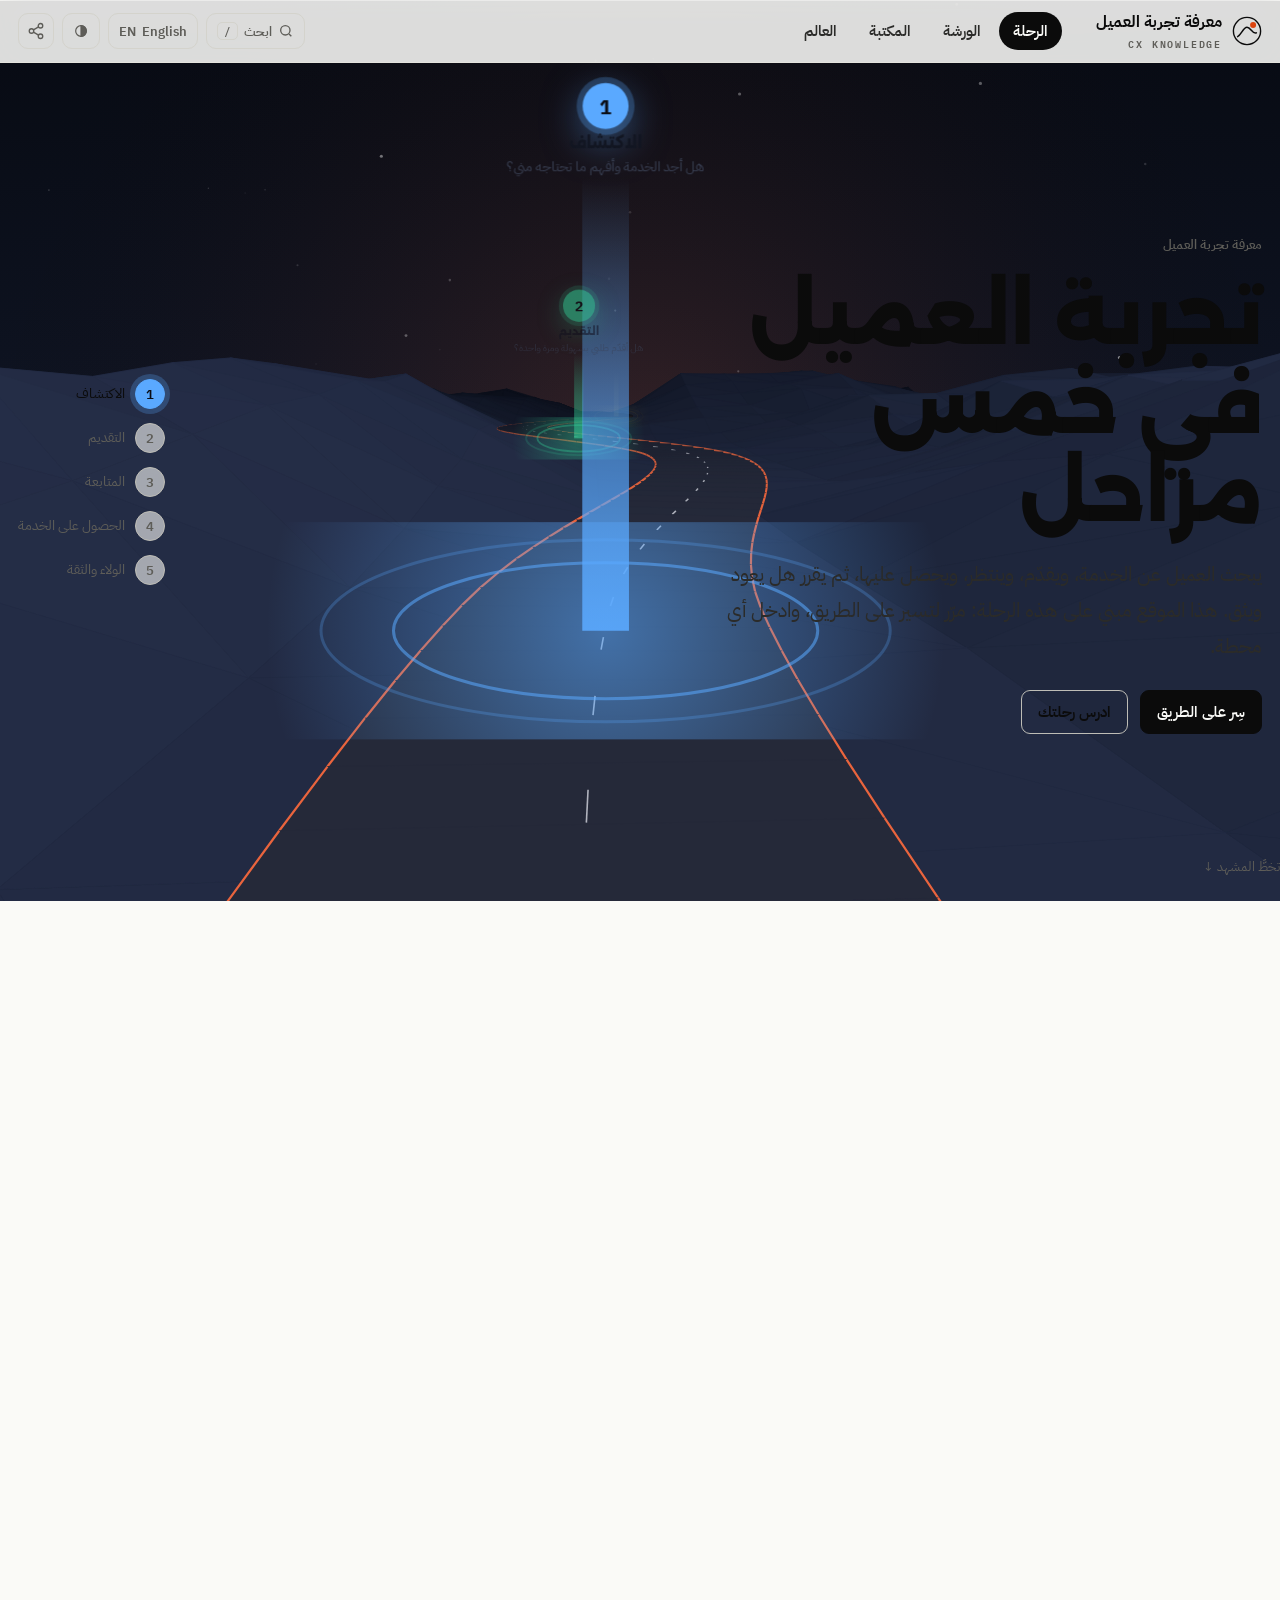
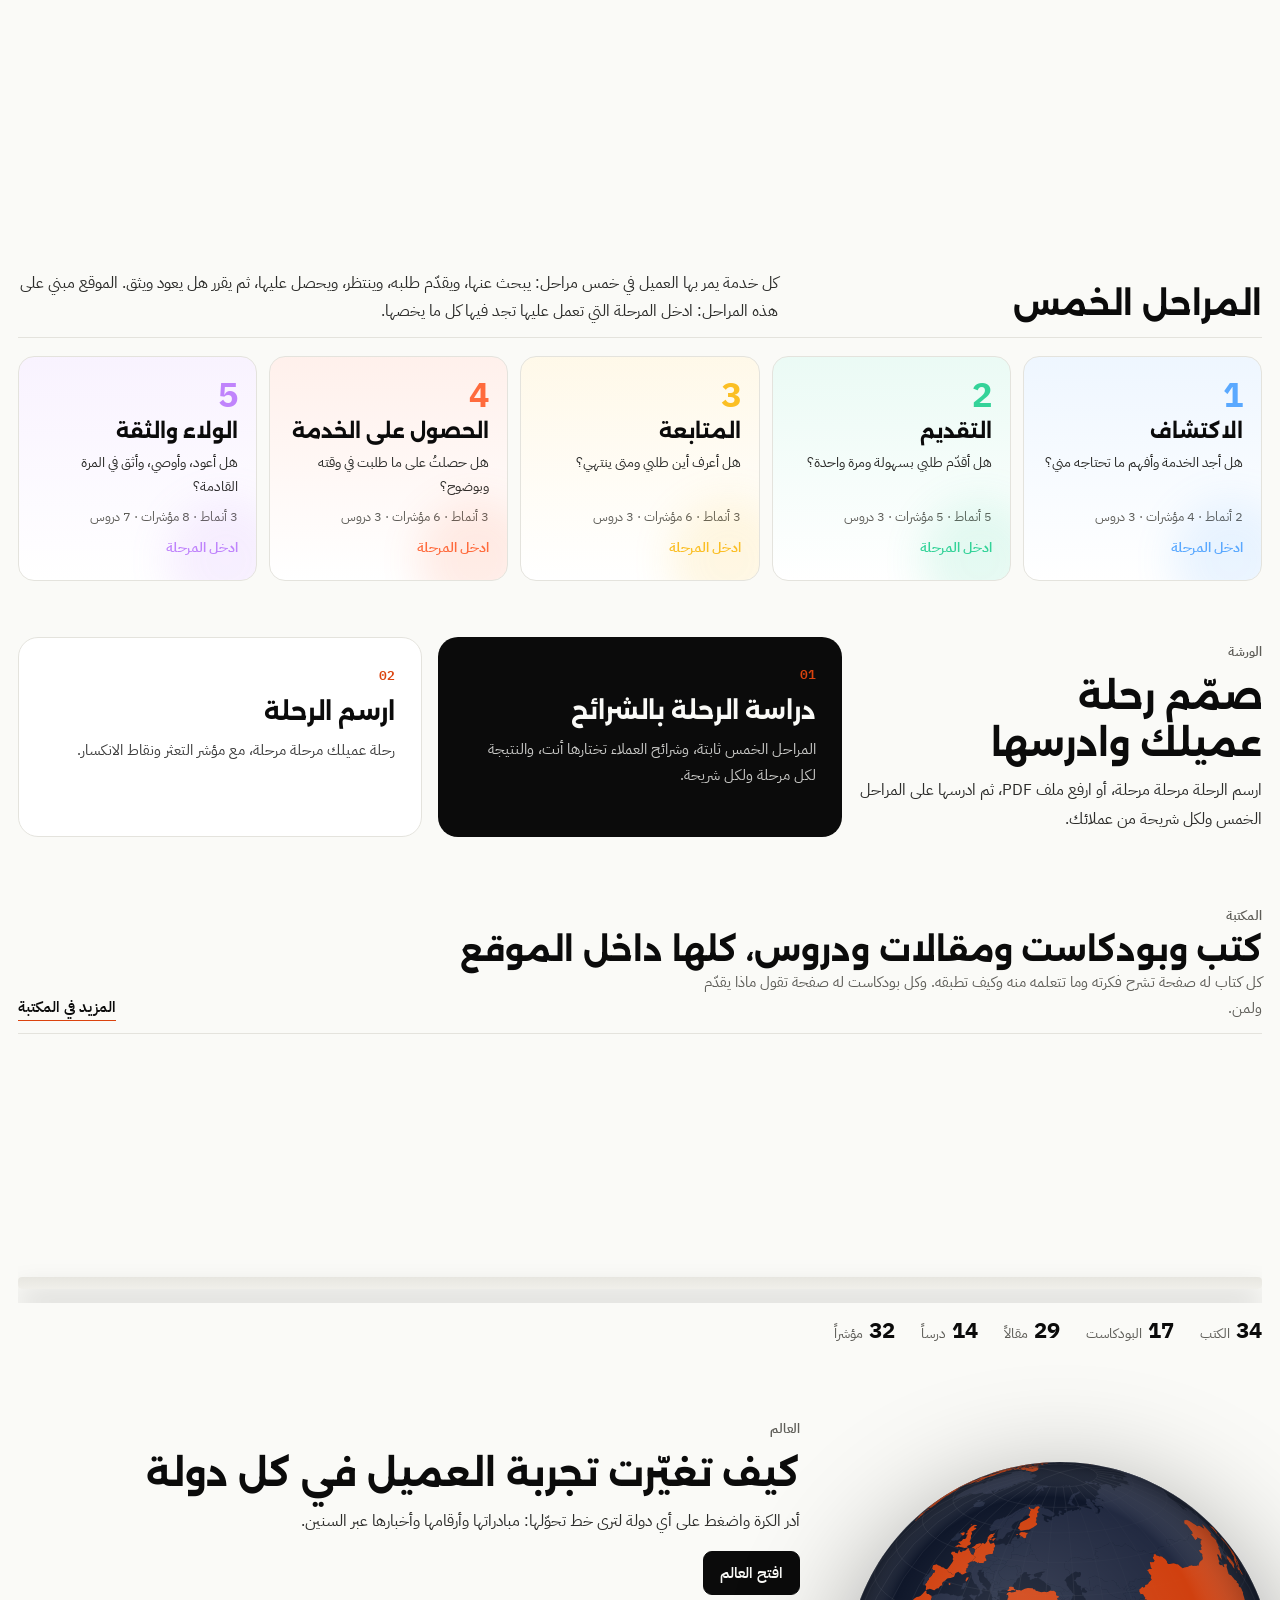
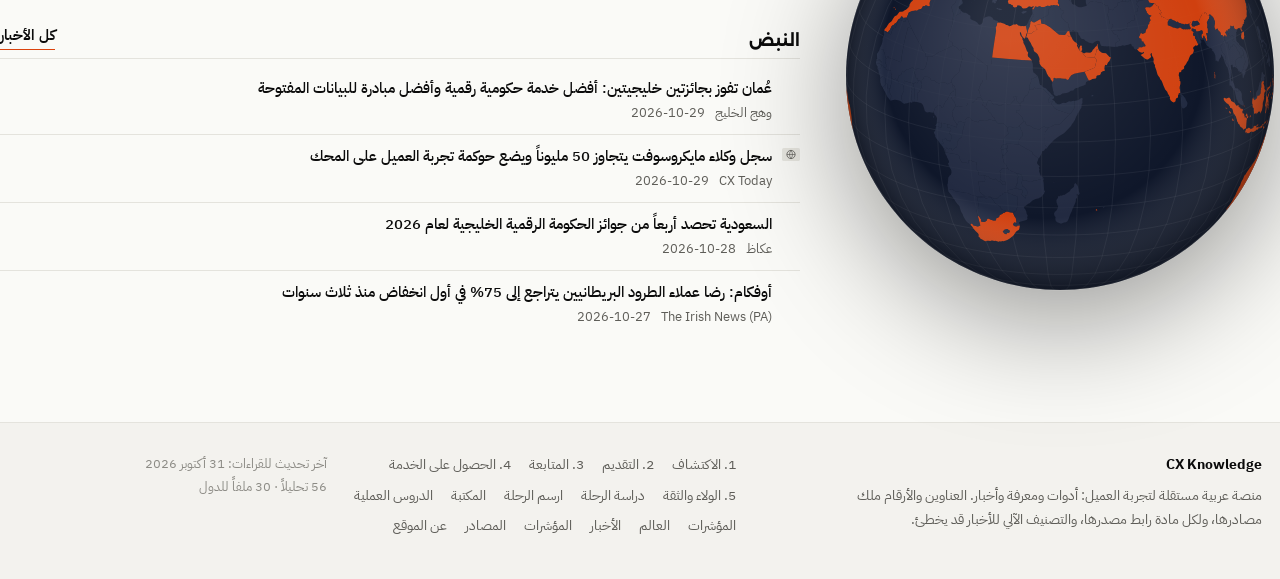
==== commit b6969384: "v7: the site as a five-stage customer journey. 3D road home, stage pages, journey study by segment, " ====
--- a/index.html
+++ b/index.html
@@ -4,34 +4,34 @@
 <meta charset="utf-8">
 <meta name="viewport" content="width=device-width,initial-scale=1,viewport-fit=cover">
 <title>CX Knowledge | معرفة تجربة العميل</title>
-<meta name="description" content="منصة عربية لتجربة العميل: أدوات لرسم الرحلة وكشف نقاط الانكسار وتحليل ملاحظات العملاء وفحص الرسائل، ومعرفة عملية، وأخبار ومؤشرات من 193 دولة.">
+<meta name="description" content="مرجع عربي لتجربة العميل مبني على مراحلها الخمس: الاكتشاف والتقديم والمتابعة والحصول على الخدمة والولاء. أدوات لتصميم الرحلة ودراستها بالشرائح، ومكتبة كتب وبودكاست ودروس، وخط تحوّل لكل دولة.">
 <meta property="og:type" content="website">
 <meta property="og:site_name" content="CX Knowledge">
 <meta property="og:title" content="CX Knowledge | معرفة تجربة العميل">
-<meta property="og:description" content="ارسم رحلة عميلك واكشف نقاط انكسارها، وحلّل ملاحظات العملاء، وافحص رسائلك، وتابع ما تفعله الدول في تجربة المستفيد.">
+<meta property="og:description" content="تجربة العميل في خمس مراحل: طريق ثلاثي الأبعاد، وورشة لتصميم الرحلة ودراستها، ومكتبة داخل الموقع، وعالم يعرض تحوّل كل دولة.">
 <meta property="og:image" content="assets/og.png">
 <meta property="og:locale" content="ar_SA">
 <meta name="twitter:card" content="summary_large_image">
-<meta name="theme-color" content="#000000">
+<meta name="theme-color" content="#0A0D14">
 <link rel="icon" href="assets/favicon.svg" type="image/svg+xml">
 <link rel="preconnect" href="https://fonts.googleapis.com">
 <link rel="preconnect" href="https://fonts.gstatic.com" crossorigin>
-<link rel="stylesheet" href="assets/fonts/fonts.css?v=202611010009">
-<link rel="stylesheet" href="https://fonts.googleapis.com/css2?family=IBM+Plex+Sans+Arabic:wght@400;500;600;700&family=IBM+Plex+Sans:wght@400;500;600&family=IBM+Plex+Mono:wght@500;600&display=swap">
-<link rel="stylesheet" href="assets/app.css?v=202611010009">
+<link rel="stylesheet" href="assets/fonts/fonts.css?v=202611071006">
+<link rel="stylesheet" href="https://fonts.googleapis.com/css2?family=Alexandria:wght@600;700;800&family=IBM+Plex+Sans+Arabic:wght@400;500;600;700&family=IBM+Plex+Sans:wght@400;500;600&family=IBM+Plex+Mono:wght@500;600&display=swap">
+<link rel="stylesheet" href="assets/app.css?v=202611071006">
+<link rel="stylesheet" href="assets/v7.css?v=202611071006">
 </head>
 <body>
 <a class="skip" href="#main">انتقل إلى المحتوى</a>
 <header class="top">
   <div class="wrap bar">
     <a class="brand" href="#/" aria-label="CX Knowledge">
-      <svg class="mark" viewBox="0 0 32 32" aria-hidden="true"><circle cx="16" cy="16" r="14.5" fill="none" stroke="currentColor" stroke-width="1.5"/><ellipse cx="16" cy="16" rx="6.4" ry="14.5" fill="none" stroke="currentColor" stroke-width="1" opacity=".5"/><path d="M1.5 16h29M4 9h24M4 23h24" stroke="currentColor" stroke-width=".9" opacity=".35"/><circle cx="21.6" cy="10.8" r="3.3" fill="var(--accent)"/></svg>
+      <svg class="mark" viewBox="0 0 32 32" aria-hidden="true"><circle cx="16" cy="16" r="14.5" fill="none" stroke="currentColor" stroke-width="1.5"/><path d="M6 22c4-2 6-10 10-10s6 8 10 6" fill="none" stroke="currentColor" stroke-width="1.6" stroke-linecap="round"/><circle cx="22.5" cy="9.5" r="3.2" fill="var(--accent)"/></svg>
       <span class="bt"><b id="brandT">معرفة تجربة العميل</b><small id="brandS">CX KNOWLEDGE</small></span>
     </a>
     <nav class="nav" id="nav" aria-label="الأقسام"></nav>
     <div class="tools">
-      <button class="ctl sbtn" id="searchBtn" type="button" aria-label="ابحث في الموقع"><svg viewBox="0 0 24 24" fill="none" stroke="currentColor" stroke-width="2" aria-hidden="true"><circle cx="11" cy="11" r="7"/><path d="m20 20-3.5-3.5"/></svg><span class="tx" id="searchTx">ابحث</span><kbd class="tx">/</kbd></button>
-      <select id="lensSel" class="ctl" aria-label="تصفية بالدولة"></select>
+      <button class="ctl sbtn" id="searchBtn" type="button" aria-label="ابحث في الموقع"><svg viewBox="0 0 24 24" fill="none" stroke="currentColor" stroke-width="2" aria-hidden="true"><circle cx="11" cy="11" r="7"/><path d="m20 20-3.5-3.5"/></svg><span class="tx" id="searchTx">ابحث</span><kbd aria-hidden="true">/</kbd></button>
       <button class="ctl" id="langBtn" type="button">EN</button>
       <button class="ctl" id="themeBtn" type="button" aria-label="المظهر"></button>
       <button class="iconbtn" id="shareBtn" type="button" aria-label="شارك الموقع"><svg viewBox="0 0 24 24" aria-hidden="true"><circle cx="18" cy="5" r="3" fill="none" stroke="currentColor" stroke-width="1.8"/><circle cx="6" cy="12" r="3" fill="none" stroke="currentColor" stroke-width="1.8"/><circle cx="18" cy="19" r="3" fill="none" stroke="currentColor" stroke-width="1.8"/><path d="m8.6 13.5 6.8 4M15.4 6.5l-6.8 4" stroke="currentColor" stroke-width="1.8"/></svg></button>
@@ -39,8 +39,6 @@
     </div>
   </div>
 </header>
-<div class="status"><div class="wrap" id="status"></div></div>
-<div class="ticker"><span class="tg">مباشر</span><div class="rail"><div class="track" id="tickTrack"></div></div></div>
 
 <main id="main" tabindex="-1"></main>
 
@@ -59,33 +57,37 @@
 <div class="tip" id="tip" role="tooltip" hidden></div>
 
 <script>try{var t=localStorage.getItem('cxk-theme2');if(t==='light'||t==='dark')document.documentElement.setAttribute('data-theme',t);if(/^#\/?en(\/|$)/.test(location.hash)){document.documentElement.lang='en';document.documentElement.dir='ltr';}}catch(e){}</script>
-<script src="data/countries.js?v=202611010009"></script>
-<script src="data/profiles.js?v=202611010009"></script>
-<script src="data/news.js?v=202611010009"></script>
-<script src="data/indices.js?v=202611010009"></script>
-<script src="data/library.js?v=202611010009"></script>
-<script src="data/lab.js?v=202611010009"></script>
-<script src="data/kit.js?v=202611010009"></script>
-<script src="data/cases.js?v=202611010009"></script>
-<script src="data/methods.js?v=202611010009"></script>
-<script src="data/ref.js?v=202611010009"></script>
-<script src="data/sources.js?v=202611010009"></script>
-<script src="data/glossary.js?v=202611010009"></script>
-<script src="data/shelf.js?v=202611010009"></script>
-<script src="data/metricx.js?v=202611010009"></script>
-<script src="data/model.js?v=202611010009"></script>
-<script src="data/lessons.js?v=202611010009"></script>
-<script src="assets/vendor/d3-array.min.js?v=202611010009"></script>
-<script src="assets/vendor/d3-geo.min.js?v=202611010009"></script>
-<script src="assets/vendor/topojson-client.min.js?v=202611010009"></script>
-<script src="assets/i18n.js?v=202611010009"></script>
-<script src="assets/lab.js?v=202611010009"></script>
-<script src="assets/tools.js?v=202611010009"></script>
-<script src="assets/assess.js?v=202611010009"></script>
-<script src="assets/ref.js?v=202611010009"></script>
-<script src="assets/model.js?v=202611010009"></script>
-<script src="assets/lessons.js?v=202611010009"></script>
-<script src="assets/stations.js?v=202611010009"></script>
-<script src="assets/app.js?v=202611010009"></script>
+<script src="data/countries.js?v=202611071006"></script>
+<script src="data/profiles.js?v=202611071006"></script>
+<script src="data/news.js?v=202611071006"></script>
+<script src="data/indices.js?v=202611071006"></script>
+<script src="data/library.js?v=202611071006"></script>
+<script src="data/lab.js?v=202611071006"></script>
+<script src="data/kit.js?v=202611071006"></script>
+<script src="data/cases.js?v=202611071006"></script>
+<script src="data/methods.js?v=202611071006"></script>
+<script src="data/ref.js?v=202611071006"></script>
+<script src="data/sources.js?v=202611071006"></script>
+<script src="data/glossary.js?v=202611071006"></script>
+<script src="data/shelf.js?v=202611071006"></script>
+<script src="data/shelf-content.js?v=202611071006"></script>
+<script src="data/metricx.js?v=202611071006"></script>
+<script src="data/model.js?v=202611071006"></script>
+<script src="data/lessons.js?v=202611071006"></script>
+<script src="data/stages.js?v=202611071006"></script>
+<script src="assets/vendor/d3-array.min.js?v=202611071006"></script>
+<script src="assets/vendor/d3-geo.min.js?v=202611071006"></script>
+<script src="assets/vendor/topojson-client.min.js?v=202611071006"></script>
+<script src="assets/i18n.js?v=202611071006"></script>
+<script src="assets/lab.js?v=202611071006"></script>
+<script src="assets/tools.js?v=202611071006"></script>
+<script src="assets/assess.js?v=202611071006"></script>
+<script src="assets/study.js?v=202611071006"></script>
+<script src="assets/ref.js?v=202611071006"></script>
+<script src="assets/model.js?v=202611071006"></script>
+<script src="assets/lessons.js?v=202611071006"></script>
+<script src="assets/road3d.js?v=202611071006"></script>
+<script src="assets/v7.js?v=202611071006"></script>
+<script src="assets/app.js?v=202611071006"></script>
 </body>
 </html>
--- a/assets/v7.css
+++ b/assets/v7.css
@@ -0,0 +1,328 @@
+/* CX Knowledge v7 — الهوية الجديدة: عمق وضوء وحركة. تُحمَّل بعد app.css وتعيد تعريف الرموز ثم تضيف مكوّنات الرحلة. */
+:root{color-scheme:dark;
+  --bg:#0A0D14; --bg-2:#0E1220; --surface:#121728; --surface-2:#1A2033; --surface-3:#232A40;
+  --line:rgba(255,255,255,.08); --line-2:rgba(255,255,255,.14); --line-3:rgba(255,255,255,.24);
+  --fg:#F3F5FA; --fg-2:#C5CBDA; --muted:#8A93A8; --faint:#5F687C;
+  --accent:#FF6B3D; --accent-ink:#0A0D14; --accent-soft:rgba(255,107,61,.14); --accent-line:rgba(255,107,61,.5);
+  --up:#3DDC97; --down:#FF5C5C;
+  --grid:rgba(243,245,250,.05); --hdr-bg:rgba(10,13,20,.72); --shadow:0 30px 80px rgba(0,0,0,.55);
+  --g-ocean:#0F172A; --g-land:#283149; --g-line:rgba(255,255,255,.10);
+  --f-display:"Alexandria","IBM Plex Sans Arabic","Segoe UI",Tahoma,sans-serif;
+  --f-body:"IBM Plex Sans Arabic","IBM Plex Sans","Segoe UI",Tahoma,sans-serif;
+  --r:16px; --hdr:62px;
+}
+/* الوضع الليلي هو الافتراضي؛ النهاري عند اختياره فقط */
+:root[data-theme="light"]{color-scheme:light;
+  --bg:#F7F6F2; --bg-2:#F0EFEA; --surface:#FFFFFF; --surface-2:#F1F0EB; --surface-3:#E6E5DF;
+  --line:rgba(10,13,20,.08); --line-2:rgba(10,13,20,.14); --line-3:rgba(10,13,20,.24);
+  --fg:#121622; --fg-2:#3A4154; --muted:#6B7386; --faint:#98A0B2;
+  --accent:#E6531F; --accent-ink:#FFFFFF; --accent-soft:rgba(230,83,31,.10); --accent-line:rgba(230,83,31,.45);
+  --up:#15844E; --down:#D23B3B;
+  --grid:rgba(18,22,34,.06); --hdr-bg:rgba(247,246,242,.78); --shadow:0 30px 80px rgba(18,22,34,.14);
+  --g-ocean:#DCE4F0; --g-land:#B9C2D4; --g-line:rgba(10,13,20,.12);
+}
+:root[data-theme="dark"]{color-scheme:dark;
+  --bg:#0A0D14; --bg-2:#0E1220; --surface:#121728; --surface-2:#1A2033; --surface-3:#232A40;
+  --line:rgba(255,255,255,.08); --line-2:rgba(255,255,255,.14); --line-3:rgba(255,255,255,.24);
+  --fg:#F3F5FA; --fg-2:#C5CBDA; --muted:#8A93A8; --faint:#5F687C;
+  --accent:#FF6B3D; --accent-ink:#0A0D14; --accent-soft:rgba(255,107,61,.14); --accent-line:rgba(255,107,61,.5);
+  --up:#3DDC97; --down:#FF5C5C;
+  --grid:rgba(243,245,250,.05); --hdr-bg:rgba(10,13,20,.72); --shadow:0 30px 80px rgba(0,0,0,.55);
+  --g-ocean:#0F172A; --g-land:#283149; --g-line:rgba(255,255,255,.10);
+}
+html{background:var(--bg)}
+body{background:var(--bg);background-image:radial-gradient(1200px 600px at 80% -10%,var(--accent-soft),transparent 60%)}
+h1,h2,h3,.kicker{font-family:var(--f-display)}
+h1{letter-spacing:-.01em}
+.top{background:var(--hdr-bg);backdrop-filter:blur(18px) saturate(1.3);-webkit-backdrop-filter:blur(18px) saturate(1.3);border-bottom:1px solid var(--line)}
+.top .bar{height:var(--hdr)}
+.brand .mark{width:30px;height:30px}
+.nav{gap:4px;margin-inline-start:18px}
+.nav a{font:600 15px var(--f-body);color:var(--fg-2);padding:8px 14px;border-radius:99px}
+.nav a:hover{background:var(--surface-2);color:var(--fg)}
+.nav a[aria-current="page"]{background:var(--fg);color:var(--bg)}
+.ctl,.iconbtn{border-radius:10px}
+.sbtn kbd{font:500 11px var(--f-mono);border:1px solid var(--line-2);border-radius:5px;padding:1px 6px;color:var(--muted)}
+@media (max-width:1100px){.nav a[aria-current="page"]{background:none;color:var(--accent)}}
+.bnav{grid-template-columns:repeat(5,1fr)}
+.bnav button{font:600 11px var(--f-body);color:var(--muted)}
+.bnav svg{width:22px;height:22px}
+.foot{border-top:1px solid var(--line);background:var(--bg-2)}
+.flinks{display:flex;flex-wrap:wrap;gap:6px 18px}
+.more{color:var(--accent);font-weight:600;text-decoration:none;white-space:nowrap}
+.more:hover{text-decoration:underline}
+.num{font-family:var(--f-mono)}
+.srcl{font-size:13px;color:var(--muted)}
+
+/* ===== الرئيسية: الطريق ===== */
+body.home7 .top{position:sticky;top:0}
+.jhero{position:relative;height:380vh;margin-top:calc(-1 * var(--hdr))}
+.jhero.static{height:auto}
+.jsticky{position:sticky;top:0;height:100vh;height:100svh;overflow:hidden;isolation:isolate}
+.jhero.static .jsticky{position:relative;height:min(92vh,820px)}
+.jroad{position:absolute;inset:0;z-index:0}
+.jroad .road-cv{position:absolute;inset:0;display:block}
+.road-labels{position:absolute;inset:0;pointer-events:none}
+.road-st{position:absolute;left:0;top:0;pointer-events:auto;cursor:pointer;background:none;border:0;color:#fff;display:grid;justify-items:center;gap:4px;padding:8px 10px;text-align:center;transform-origin:50% 100%;will-change:transform,opacity;font-family:var(--f-body)}
+.road-st .rs-n{width:46px;height:46px;border-radius:50%;background:var(--c);color:#0A0D14;display:grid;place-items:center;font:700 20px var(--f-mono);box-shadow:0 0 0 6px color-mix(in srgb,var(--c) 25%,transparent),0 12px 40px color-mix(in srgb,var(--c) 55%,transparent)}
+.road-st .rs-t{font:700 16px var(--f-display);color:#fff;text-shadow:0 2px 14px rgba(0,0,0,.6)}
+.road-st .rs-q{font-size:13.5px;color:rgba(255,255,255,.92);max-width:240px;line-height:1.6;opacity:0;transform:translateY(-6px);transition:.3s;text-shadow:0 2px 12px rgba(0,0,0,.7)}
+.road-st.near .rs-q{opacity:1;transform:none}
+:root:not([data-theme="dark"]) .road-st .rs-t{color:#121622;text-shadow:none}
+:root:not([data-theme="dark"]) .road-st .rs-q{color:#3A4154;text-shadow:none}
+:root[data-theme="dark"] .road-st .rs-t{color:#fff}
+@media (prefers-color-scheme: dark){:root:not([data-theme="light"]) .road-st .rs-t{color:#fff;text-shadow:0 2px 14px rgba(0,0,0,.6)}:root:not([data-theme="light"]) .road-st .rs-q{color:rgba(255,255,255,.92)}}
+.jover{position:relative;z-index:2;height:100%;display:grid;grid-template-columns:minmax(0,1fr) auto;align-items:center;padding-top:var(--hdr);pointer-events:none}
+.jover>*{pointer-events:auto}
+.jintro{max-width:640px;transition:opacity .4s,transform .4s}
+.jintro.away{opacity:0;transform:translateY(-16px);pointer-events:none}
+.jintro h1{font:800 clamp(38px,6.2vw,84px)/1.12 var(--f-display);margin:14px 0 18px}
+.jintro p{font-size:clamp(16px,1.7vw,20px);line-height:1.8;color:var(--fg-2);max-width:560px}
+.jbtns{display:flex;gap:12px;margin-top:26px;flex-wrap:wrap}
+.jprog{list-style:none;margin:0;padding:0;display:grid;gap:14px;align-self:center}
+.jprog li a{display:flex;align-items:center;gap:10px;text-decoration:none;color:var(--muted);font-size:13.5px;transition:.2s}
+.jprog li b{width:30px;height:30px;border-radius:50%;border:1.5px solid var(--line-3);display:grid;place-items:center;font:600 12.5px var(--f-mono);background:color-mix(in srgb,var(--bg) 60%,transparent);backdrop-filter:blur(6px)}
+.jprog li.on a{color:var(--fg)}
+.jprog li.on b{background:var(--c);border-color:var(--c);color:#0A0D14;box-shadow:0 0 0 5px color-mix(in srgb,var(--c) 25%,transparent)}
+.jskip{position:absolute;bottom:22px;inset-inline-start:0;font-size:13px;color:var(--muted);text-decoration:none}
+@media (max-width:760px){.jroad.intro-on .road-st{opacity:0!important;pointer-events:none!important}.jover{grid-template-columns:1fr;align-content:start;padding-top:calc(var(--hdr) + 26px)}.jprog{position:absolute;inset-inline-end:14px;top:50%;transform:translateY(-50%);gap:10px}.jprog li span{display:none}.jintro h1{font-size:clamp(34px,10vw,48px)}.jhero{height:320vh}.road-st .rs-q{max-width:200px;font-size:12.5px}.road-st .rs-n{width:38px;height:38px;font-size:16px}}
+
+/* ===== شريط المراحل والبطاقات ===== */
+.jstages{padding-top:48px}
+.jstages .sh p{max-width:760px;color:var(--fg-2);font-size:15.5px;line-height:1.8}
+.scards{list-style:none;margin:0;padding:0;display:grid;grid-template-columns:repeat(5,minmax(0,1fr));gap:12px;counter-reset:sc}
+.scard{display:flex;flex-direction:column;gap:8px;height:100%;padding:20px 18px;border:1px solid var(--line);border-radius:var(--r);background:linear-gradient(180deg,color-mix(in srgb,var(--c) 10%,var(--surface)),var(--surface));text-decoration:none;color:var(--fg);position:relative;overflow:hidden;transition:transform .2s,border-color .2s}
+.scard::after{content:"";position:absolute;inset:auto -30px -40px auto;width:120px;height:120px;border-radius:50%;background:var(--c);opacity:.12;filter:blur(20px)}
+.scard:hover{transform:translateY(-4px);border-color:color-mix(in srgb,var(--c) 60%,transparent)}
+.scn{font:700 34px var(--f-mono);color:var(--c);line-height:1}
+.scard b{font:700 20px var(--f-display)}
+.scq{font-size:14px;line-height:1.7;color:var(--fg-2);flex:1}
+.scm{font-size:12.5px;color:var(--muted)}
+.scgo{font-size:13.5px;font-weight:600;color:var(--c)}
+@media (max-width:1100px){.scards{grid-template-columns:repeat(3,minmax(0,1fr))}}
+@media (max-width:640px){.scards{grid-template-columns:1fr 1fr;gap:8px}.scard{padding:14px}.scn{font-size:26px}.scard b{font-size:16px}.scq{font-size:13px}}
+
+.jws{padding-top:56px}
+.jwsg{display:grid;grid-template-columns:minmax(0,1fr) minmax(0,1fr) minmax(0,1fr);gap:16px;align-items:stretch}
+.jwsg.solo{grid-template-columns:1fr 1fr;margin-bottom:28px}
+.jwsi h2{font:700 clamp(24px,3vw,36px)/1.3 var(--f-display);margin:8px 0 10px}
+.jwsi p{color:var(--fg-2);line-height:1.8}
+.jbig{display:flex;flex-direction:column;gap:10px;padding:26px;border-radius:20px;background:var(--fg);color:var(--bg);text-decoration:none;min-height:200px;position:relative;overflow:hidden;transition:transform .2s}
+.jbig.alt{background:var(--surface);color:var(--fg);border:1px solid var(--line)}
+.jbig:hover{transform:translateY(-4px)}
+.jbn{font:600 13px var(--f-mono);color:var(--accent)}
+.jbig b{font:700 24px var(--f-display);line-height:1.35}
+.jbig>span:last-child{font-size:15px;line-height:1.7;opacity:.8}
+@media (max-width:980px){.jwsg{grid-template-columns:1fr}.jwsg.solo{grid-template-columns:1fr}}
+
+/* ===== المكتبة: الرف ثلاثي الأبعاد ===== */
+.jlib{padding-top:64px}
+.shelf{display:flex;gap:28px;padding:28px 16px 40px;perspective:1400px;overflow-x:auto;scrollbar-width:thin;position:relative;align-items:flex-end}
+.shelf::after{content:"";position:absolute;left:0;right:0;bottom:14px;height:12px;border-radius:4px;background:linear-gradient(180deg,var(--surface-3),var(--surface-2));box-shadow:0 18px 30px rgba(0,0,0,.25)}
+.shelf.big{flex-wrap:wrap;overflow:visible;justify-content:center;gap:34px 30px}
+.shelf.big::after{display:none}
+.bslot{display:block}
+.bslot[hidden]{display:none}
+.kbook{position:relative;display:block;flex:none;width:150px;aspect-ratio:2/3;transform-style:preserve-3d;transform:rotateY(-22deg);transition:transform .35s cubic-bezier(.2,.8,.2,1);text-decoration:none;color:#fff;z-index:1}
+.kbook.sm{width:122px}
+.kbook.lg{width:190px;transform:rotateY(-18deg)}
+.kbook:hover{z-index:2}
+.kbook .cover{position:absolute;inset:0;border-radius:3px 10px 10px 3px;background:linear-gradient(155deg,hsl(var(--h) 55% 38%) 0%,hsl(var(--h) 50% 20%) 100%);padding:16px 14px 12px;display:flex;flex-direction:column;gap:6px;box-shadow:12px 18px 40px rgba(0,0,0,.45),inset 2px 0 0 rgba(255,255,255,.18);backface-visibility:hidden}
+.kbook .cover::before{content:"";position:absolute;inset:0;border-radius:inherit;background:linear-gradient(90deg,rgba(0,0,0,.28) 0,rgba(0,0,0,0) 14px),linear-gradient(180deg,rgba(255,255,255,.08),transparent 40%)}
+.kbook .spine{position:absolute;top:0;bottom:0;inset-inline-start:0;width:26px;transform-origin:left center;transform:rotateY(-90deg) translateX(-26px);background:linear-gradient(90deg,hsl(var(--h) 50% 16%),hsl(var(--h) 52% 26%));border-radius:3px 0 0 3px}
+[dir=rtl] .kbook .spine{transform-origin:left center}
+.kbook .bt{position:relative;font:700 13.5px/1.4 var(--f-display);display:-webkit-box;-webkit-line-clamp:6;-webkit-box-orient:vertical;overflow:hidden;color:#fff}
+.kbook.lg .bt{font-size:17px}
+.kbook .ba{position:relative;margin-top:auto;font-size:11px;line-height:1.4;opacity:.85;display:-webkit-box;-webkit-line-clamp:2;-webkit-box-orient:vertical;overflow:hidden}
+.kbook .by{position:relative;font:600 10.5px var(--f-mono);opacity:.7}
+.jcounts{display:flex;flex-wrap:wrap;gap:10px 26px;margin-top:8px;font-size:14px;color:var(--muted)}
+.jcounts b{font-size:22px;color:var(--fg);margin-inline-end:6px}
+.kpods{display:grid;grid-template-columns:repeat(auto-fill,minmax(210px,1fr));gap:12px}
+.kpod{display:grid;grid-template-columns:auto 1fr;gap:4px 14px;align-items:center;padding:14px 16px;border:1px solid var(--line);border-radius:14px;background:var(--surface);text-decoration:none;color:var(--fg);transition:transform .2s,border-color .2s}
+.kpod:hover{transform:translateY(-3px);border-color:var(--accent-line)}
+.kpod .pd{grid-row:1/3;width:48px;height:48px;border-radius:50%;background:conic-gradient(from 20deg,hsl(var(--h) 60% 40%),hsl(calc(var(--h) + 50) 60% 50%),hsl(var(--h) 60% 40%));display:grid;place-items:center;color:#fff;box-shadow:0 10px 24px rgba(0,0,0,.3)}
+.kpod .pd svg{width:22px;height:22px}
+.kpod b{font-size:15px;line-height:1.4}.kpod>span:last-child{font-size:12.5px;color:var(--muted)}
+.kpod.lg{display:grid;place-items:center;width:150px;height:150px;padding:0;border-radius:24px}
+.kpod.lg .pd{width:92px;height:92px;grid-row:auto}.kpod.lg .pd svg{width:40px;height:40px}
+.chips{display:flex;flex-wrap:wrap;gap:6px}
+.chip{font:600 13px var(--f-body);color:var(--muted);background:var(--surface);border:1px solid var(--line-2);border-radius:99px;padding:6px 12px;cursor:pointer}
+.chip.on{background:var(--fg);color:var(--bg);border-color:var(--fg)}
+.ltiles{display:grid;grid-template-columns:repeat(auto-fill,minmax(220px,1fr));gap:12px}
+.ltile{display:grid;gap:4px;padding:18px;border:1px solid var(--line);border-radius:14px;background:var(--surface);text-decoration:none;color:var(--fg)}
+.ltile:hover{border-color:var(--accent-line)}
+.ltile b{font-size:16.5px}.ltile span{font-size:13.5px;color:var(--muted);line-height:1.6}
+
+/* صفحة كتاب / بودكاست */
+.bookp .crumb{display:inline-block;margin:18px 0 10px}
+.bhead{display:grid;grid-template-columns:auto minmax(0,1fr);gap:36px;align-items:start;padding:10px 0 26px;border-bottom:1px solid var(--line);margin-bottom:28px;perspective:1200px}
+.bhead h1{font:800 clamp(26px,3.6vw,42px)/1.3 var(--f-display);margin:8px 0 6px}
+.bten{color:var(--muted);font-size:15px}
+.bmeta{color:var(--muted);font-size:14.5px}
+.idea{font-size:18px;line-height:1.8;color:var(--fg);margin:14px 0 10px;font-weight:500;max-width:760px}
+.bstg{display:flex;flex-wrap:wrap;gap:8px;align-items:center;font-size:13.5px;color:var(--muted)}
+.bstg a{display:inline-flex;align-items:center;gap:6px;text-decoration:none;color:var(--fg);border:1px solid var(--line-2);border-radius:99px;padding:3px 10px 3px 4px}
+.bstg a i{width:20px;height:20px;border-radius:50%;background:var(--c);color:#0A0D14;display:grid;place-items:center;font:700 11px var(--f-mono);font-style:normal}
+.bbody{display:grid;grid-template-columns:minmax(0,1fr) 320px;gap:32px;align-items:start}
+.bmain section{margin-bottom:30px}
+.bmain h2{font:700 21px var(--f-display);margin-bottom:12px}
+.lede2{font-size:16px;line-height:1.85;color:var(--fg-2)}
+.concepts{display:grid;gap:10px}
+.concepts div{padding:14px 16px;border:1px solid var(--line);border-radius:12px;background:var(--surface)}
+.concepts dt{font-weight:700;margin-bottom:4px}.concepts dd{color:var(--fg-2);line-height:1.75;font-size:14.5px}
+.bside{position:sticky;top:calc(var(--hdr) + 16px);display:grid;gap:14px}
+@media (max-width:900px){.bhead{grid-template-columns:1fr;gap:20px}.bbody{grid-template-columns:1fr}.bside{position:static}}
+
+/* ===== صفحة المرحلة ===== */
+.sstrip{list-style:none;margin:20px 0 0;padding:0;display:flex;align-items:center;overflow-x:auto;scrollbar-width:none}
+.sstrip::-webkit-scrollbar{display:none}
+.sstrip li{display:flex;align-items:center;flex:none}
+.sstrip li+li::before{content:"";width:clamp(12px,3vw,40px);height:1.5px;background:var(--line-3);margin:0 6px}
+.sstrip a{display:inline-flex;align-items:center;gap:8px;text-decoration:none;color:var(--muted);font-weight:600;font-size:14px;padding:6px 4px}
+.sstrip .sn{width:30px;height:30px;border-radius:50%;border:1.5px solid var(--line-3);display:grid;place-items:center;font:600 13px var(--f-mono);color:var(--fg-2)}
+.sstrip .on a{color:var(--fg)}.sstrip .on .sn{background:var(--c);border-color:var(--c);color:#0A0D14}
+@media (max-width:560px){.sstrip li:not(.on) .st{display:none}}
+.sthead{display:grid;grid-template-columns:auto minmax(0,1fr);gap:24px;align-items:center;padding:34px 0 26px;border-bottom:1px solid var(--line);margin-bottom:30px}
+.stnum{font:800 clamp(90px,14vw,170px)/1 var(--f-mono);color:var(--c);opacity:.9;text-shadow:0 0 60px color-mix(in srgb,var(--c) 50%,transparent)}
+.sthead h1{font:800 clamp(30px,4.6vw,54px)/1.25 var(--f-display);margin:8px 0}
+.stq{font:600 clamp(18px,2vw,23px)/1.5 var(--f-display);color:var(--fg)}
+.std{color:var(--fg-2);line-height:1.85;font-size:16px;max-width:820px;margin-top:8px}
+.stsec{margin-bottom:40px}
+.stsec h2{font:700 22px var(--f-display);margin-bottom:12px}
+.stsec.two{display:grid;grid-template-columns:1fr 1fr;gap:32px}
+.moments{list-style:none;margin:0;padding:0;display:grid;gap:8px}
+.moments li{padding:12px 16px;border-inline-start:3px solid var(--c);background:var(--surface);border-radius:0 12px 12px 0;font-size:16px;line-height:1.6}
+[dir=rtl] .moments li{border-radius:12px 0 0 12px}
+.goodl{list-style:none;margin:0;padding:0;display:grid;gap:8px}
+.goodl li{position:relative;padding-inline-start:28px;line-height:1.75;font-size:15px}
+.goodl li::before{content:"";position:absolute;inset-inline-start:0;top:9px;width:16px;height:16px;border-radius:50%;background:var(--up);mask:url("data:image/svg+xml,%3Csvg xmlns='http://www.w3.org/2000/svg' viewBox='0 0 24 24'%3E%3Cpath d='M20 6 9 17l-5-5' fill='none' stroke='black' stroke-width='3'/%3E%3C/svg%3E") center/contain no-repeat;-webkit-mask:url("data:image/svg+xml,%3Csvg xmlns='http://www.w3.org/2000/svg' viewBox='0 0 24 24'%3E%3Cpath d='M20 6 9 17l-5-5' fill='none' stroke='black' stroke-width='3'/%3E%3C/svg%3E") center/contain no-repeat}
+.pats{display:grid;grid-template-columns:repeat(auto-fill,minmax(280px,1fr));gap:12px}
+.kpat{display:grid;gap:6px;padding:18px;border:1px solid var(--line);border-radius:14px;background:var(--surface);text-decoration:none;color:var(--fg)}
+.kpat:hover{border-color:var(--c)}
+.kpat b{font-size:17px}.kpat p{font-size:14.5px;line-height:1.7;color:var(--fg-2)}.kpat small{font-size:12.5px;color:var(--muted);line-height:1.6}.kpat em{font-style:normal;color:var(--c);font-weight:600}
+.mets{display:grid;grid-template-columns:repeat(auto-fill,minmax(230px,1fr));gap:10px}
+.kmet{display:grid;gap:4px;padding:14px 16px;border:1px solid var(--line);border-radius:12px;background:var(--surface);text-decoration:none;color:var(--fg)}
+.kmet:hover{border-color:var(--c)}
+.kmet .mab{font:600 12px var(--f-mono);color:var(--c)}.kmet b{font-size:15px}.kmet span:last-child{font-size:13px;color:var(--muted);line-height:1.6}
+.kprin{list-style:none;margin:0;padding:0;display:grid;gap:8px}
+.kprin li{display:grid;gap:3px;padding:12px 14px;border:1px solid var(--line);border-radius:12px;background:var(--surface)}
+.kprin b{font-size:15.5px}.kprin span{font-size:14px;color:var(--fg-2);line-height:1.65}
+.dimh{font-size:14px;color:var(--muted);margin:16px 0 8px}
+.dims{list-style:none;margin:0;padding:0;display:grid;gap:6px}
+.dims a{display:grid;gap:2px;padding:10px 12px;border-radius:10px;background:var(--surface-2);text-decoration:none;color:var(--fg)}
+.dims b{font-size:14.5px}.dims span{font-size:13px;color:var(--muted)}
+.lgrid.one{grid-template-columns:1fr}
+.stcta{display:flex;justify-content:center;margin:10px 0 30px}
+@media (max-width:900px){.stsec.two{grid-template-columns:1fr}.sthead{grid-template-columns:1fr;gap:4px}.stnum{font-size:80px}}
+
+/* ===== الورشة ===== */
+.tcards.three{grid-template-columns:repeat(3,minmax(0,1fr))}
+@media (max-width:900px){.tcards.three{grid-template-columns:1fr}}
+
+/* ===== العالم ===== */
+.jworld{padding:64px 0 20px}
+.jwg{display:grid;grid-template-columns:minmax(280px,440px) minmax(0,1fr);gap:40px;align-items:center}
+.jglobe{aspect-ratio:1;position:relative;cursor:pointer;filter:drop-shadow(0 30px 60px rgba(0,0,0,.4))}
+.jglobe canvas,.globe canvas{position:absolute;inset:0;width:100%;height:100%}
+.jwi h2{font:700 clamp(24px,3vw,36px)/1.3 var(--f-display);margin:8px 0 10px}
+.jwi p{color:var(--fg-2);line-height:1.8;margin-bottom:16px}
+.jpulse{margin-top:28px}
+.jpulse .sh{margin-bottom:8px;padding-bottom:8px}
+.jpulse h3{font:700 16px var(--f-display)}
+.nlist{list-style:none;margin:0;padding:0}
+.nlist a{display:grid;grid-template-columns:auto 1fr;gap:2px 10px;padding:10px 0;border-bottom:1px solid var(--line);text-decoration:none;color:var(--fg)}
+.nlist li:last-child a{border-bottom:0}
+.nlist .flag{grid-row:1/3;margin-top:3px}
+.nlist .nt{font-size:15px;line-height:1.55;font-weight:500}
+.nlist .nm{font-size:12.5px;color:var(--muted);display:flex;gap:10px}
+@media (max-width:900px){.jwg{grid-template-columns:1fr}.jglobe{max-width:360px;margin:0 auto}}
+.w7 .pagehead{padding-bottom:16px}
+.wgl{display:grid;grid-template-columns:minmax(0,1fr) 320px;gap:32px;align-items:start;margin-bottom:36px}
+.globe{position:relative;width:min(100%,720px);aspect-ratio:1/1;margin:0 auto;cursor:grab;filter:drop-shadow(0 40px 80px rgba(0,0,0,.45));user-select:none;touch-action:none}
+.globe.drag{cursor:grabbing}
+.gtip{position:absolute;z-index:3;pointer-events:none;background:var(--fg);color:var(--bg);border-radius:10px;padding:8px 12px;font-size:13.5px;display:grid;gap:2px;box-shadow:var(--shadow)}
+.gtip .num{opacity:.75;font-size:12px}
+.ghint{position:absolute;bottom:4px;inset-inline-start:50%;transform:translateX(-50%);font-size:12.5px;color:var(--muted);white-space:nowrap}
+[dir=rtl] .ghint{transform:translateX(50%)}
+.wside .sh{margin-bottom:8px}
+.wside h3{font:700 17px var(--f-display)}
+.clist{list-style:none;margin:0 0 14px;padding:0;display:grid;gap:2px;max-height:520px;overflow:auto;scrollbar-width:thin}
+.clist.row{display:flex;flex-wrap:wrap;gap:8px;max-height:none}
+.clist a{display:flex;align-items:center;gap:10px;padding:8px 10px;border-radius:9px;text-decoration:none;color:var(--fg);font-size:14.5px}
+.clist a:hover{background:var(--surface-2)}
+.clist.row a{border:1px solid var(--line);background:var(--surface)}
+.clist .num{margin-inline-start:auto;font-size:12.5px;color:var(--muted)}
+.wgrid2{display:grid;grid-template-columns:1fr 1fr;gap:20px;margin-bottom:40px}
+.wpanel{padding:20px;border:1px solid var(--line);border-radius:18px;background:var(--surface)}
+.wpanel .sh{margin-bottom:8px;padding-bottom:8px}
+.wpanel h2{font:700 19px var(--f-display)}
+.ixms{display:grid;gap:8px}
+.ixm{display:grid;grid-template-columns:auto 1fr;gap:2px 14px;align-items:center;padding:10px 12px;border-radius:12px;background:var(--surface-2);text-decoration:none;color:var(--fg)}
+.ixm .ixv{grid-row:1/3;font-size:22px;font-weight:600;color:var(--accent)}
+.ixm .ixv small{font-size:12px;margin-inline-start:2px}
+.ixm b{font-size:14px;line-height:1.4}.ixm span:last-child{font-size:12.5px;color:var(--muted);display:flex;gap:6px;align-items:center}
+@media (max-width:980px){.wgl{grid-template-columns:1fr}.wgrid2{grid-template-columns:1fr}.clist{max-height:280px}}
+/* خط التحوّل */
+.chead{display:grid;grid-template-columns:auto minmax(0,1fr);gap:24px;align-items:start;padding:14px 0 26px;border-bottom:1px solid var(--line);margin-bottom:30px}
+.cflag .flag{width:84px;height:60px;border-radius:10px;object-fit:cover;box-shadow:var(--shadow)}
+.chead h1{font:800 clamp(30px,4.4vw,52px)/1.2 var(--f-display);margin:6px 0 10px}
+.cnums{display:flex;flex-wrap:wrap;gap:8px 28px;margin-bottom:12px;font-size:13.5px;color:var(--muted)}
+.cnums b{display:block;font-size:24px;color:var(--fg)}
+.tline{list-style:none;margin:0;padding:0;position:relative}
+.tline::before{content:"";position:absolute;top:8px;bottom:8px;inset-inline-start:104px;width:2px;background:var(--line-2)}
+.tl{display:grid;grid-template-columns:88px minmax(0,1fr);gap:0 36px;padding:10px 0;position:relative}
+.tl time{font:600 12.5px var(--f-mono);color:var(--muted);text-align:end;padding-top:14px;white-space:nowrap}
+.tl::before{content:"";position:absolute;inset-inline-start:98px;top:22px;width:14px;height:14px;border-radius:50%;background:var(--surface-3);border:2px solid var(--bg);box-shadow:0 0 0 2px var(--line-2)}
+.tl.tk-ini::before{background:var(--accent)}.tl.tk-case::before{background:#C084FC}.tl.tk-metric::before{background:var(--up)}.tl.tk-news::before{background:#5AA9FF}
+.tl>a,.tl>div{display:grid;gap:4px;padding:14px 16px;border:1px solid var(--line);border-radius:14px;background:var(--surface);text-decoration:none;color:var(--fg)}
+.tl>a:hover{border-color:var(--accent-line)}
+.tlk{font:600 11.5px var(--f-mono);letter-spacing:.08em;color:var(--muted)}
+.tl b{font-size:16px;line-height:1.5}.tl p{font-size:14px;line-height:1.7;color:var(--fg-2)}.tl .tli{color:var(--up)}
+.tlv{font-size:22px;font-weight:600;color:var(--accent)}
+.tl.now::before{background:var(--fg)}.tl.now>div{border:0;background:none;padding:6px 0}.tl.now time{color:var(--fg)}
+.bodies{list-style:none;margin:0;padding:0;display:flex;flex-wrap:wrap;gap:8px}
+.bodies li{padding:8px 12px;border:1px solid var(--line);border-radius:99px;background:var(--surface);font-size:14px}
+.gtl{list-style:none;margin:0;padding:0;display:grid;gap:26px}
+.gtl h2{font:700 30px var(--f-mono);color:var(--accent);margin-bottom:10px;border-bottom:1px solid var(--line);padding-bottom:6px}
+.gtl ul{list-style:none;margin:0;padding:0;display:grid;grid-template-columns:repeat(auto-fill,minmax(300px,1fr));gap:10px}
+.gtl ul a{display:grid;grid-template-columns:auto 1fr;gap:2px 10px;padding:12px 14px;border:1px solid var(--line);border-radius:12px;background:var(--surface);text-decoration:none;color:var(--fg)}
+.gtl .flag{grid-row:1/4;margin-top:3px}.gtl .gc{font-size:12.5px;color:var(--muted)}.gtl b{font-size:15px;line-height:1.45}.gtl ul span:last-child{font-size:13px;color:var(--up);line-height:1.6}
+@media (max-width:640px){.tline::before{inset-inline-start:14px}.tl{grid-template-columns:1fr;gap:4px;padding-inline-start:34px}.tl time{text-align:start;padding:0}.tl::before{inset-inline-start:8px;top:14px}.chead{grid-template-columns:1fr}}
+
+/* ===== دراسة الرحلة ===== */
+.study .sgrid2{display:grid;grid-template-columns:1fr 1fr;gap:16px}
+.study .afield{display:grid;gap:6px;margin-bottom:14px}
+.study .afield>span{font-weight:600;font-size:14.5px}
+.study .cin{font:500 15px var(--f-body);color:var(--fg);background:var(--bg);border:1px solid var(--line-2);border-radius:9px;padding:9px 12px;min-width:240px}
+.chips.sm .chip{font-size:12.5px;padding:4px 10px}
+.chips.xs .chip{font-size:11.5px;padding:3px 8px}
+.s5{display:grid;grid-template-columns:repeat(5,minmax(0,1fr));gap:12px;margin:14px 0}
+.s5c{display:grid;gap:8px;padding:14px;border:1px solid var(--line);border-top:3px solid var(--c);border-radius:12px;background:var(--surface);align-content:start;min-width:0}
+.s5c h3{font:700 16px var(--f-display);display:flex;align-items:center;gap:8px}
+.s5c .sn,.btab .sn,.mtab .sn,.s5res .sn{width:24px;height:24px;border-radius:50%;background:var(--c);color:#0A0D14;display:inline-grid;place-items:center;font:700 12px var(--f-mono);flex:none}
+.s5c .sq{font-size:12.5px;color:var(--muted);line-height:1.5}
+.s5c label{display:grid;gap:4px;font-size:12.5px;color:var(--muted)}
+.s5c textarea,.s5c input{font:400 13.5px/1.6 var(--f-body);color:var(--fg);background:var(--bg);border:1px solid var(--line-2);border-radius:8px;padding:7px 9px;width:100%;resize:vertical}
+.s5r{display:grid;gap:4px;font-size:12.5px;color:var(--muted)}
+.s5n{display:grid;grid-template-columns:1fr 1fr;gap:8px}
+.btab,.mtab{width:100%;border-collapse:collapse;font-size:13.5px}
+.btab th,.btab td,.mtab th,.mtab td{padding:8px;border-bottom:1px solid var(--line);vertical-align:top;text-align:start}
+.btab thead th,.mtab thead th{font-size:12.5px;color:var(--fg-2);white-space:nowrap}
+.btab thead th .sn,.mtab thead th .sn{margin-inline-end:6px;vertical-align:middle}
+.btab tbody th{font-weight:600;white-space:nowrap}
+.btab{min-width:980px}
+.s5res{list-style:none;margin:16px 0 10px;padding:0;display:grid;grid-template-columns:repeat(5,minmax(0,1fr));gap:10px}
+.s5res li{display:grid;gap:6px;padding:12px;border:1px solid var(--line);border-radius:12px;background:var(--surface)}
+.s5res b{font-size:14px;line-height:1.4}
+.s5res .bar{height:8px;border-radius:99px;background:var(--surface-3);overflow:hidden}
+.s5res .bar i{display:block;height:100%;background:var(--c);border-radius:99px}
+.s5res .num{font-weight:600}.s5res small{font-size:11.5px;color:var(--muted)}
+.srep h4{font:700 17px var(--f-display);margin:22px 0 10px}
+.mtab td.v{text-align:center}.mtab td.v b{font:600 16px var(--f-mono)}.mtab td.v small{display:block;font-size:11px;color:var(--down)}
+.mtab td.v.lo b{color:var(--down)}.mtab td.v.hi b{color:var(--up)}
+.mtab td.o{text-align:center}.mtab td.o b{font:700 16px var(--f-mono)}.mtab td.o small{display:block;font-size:11.5px;color:var(--muted)}
+.mtab tbody th{font-weight:600}
+.sconf{margin-top:20px;border:1px solid var(--line);border-radius:12px;padding:10px 14px}
+.sconf summary{cursor:pointer;font-weight:600}
+@media (max-width:1100px){.s5{grid-template-columns:repeat(2,minmax(0,1fr))}.s5res{grid-template-columns:repeat(2,minmax(0,1fr))}}
+@media (max-width:700px){.study .sgrid2{grid-template-columns:1fr}.s5,.s5res{grid-template-columns:1fr}}
